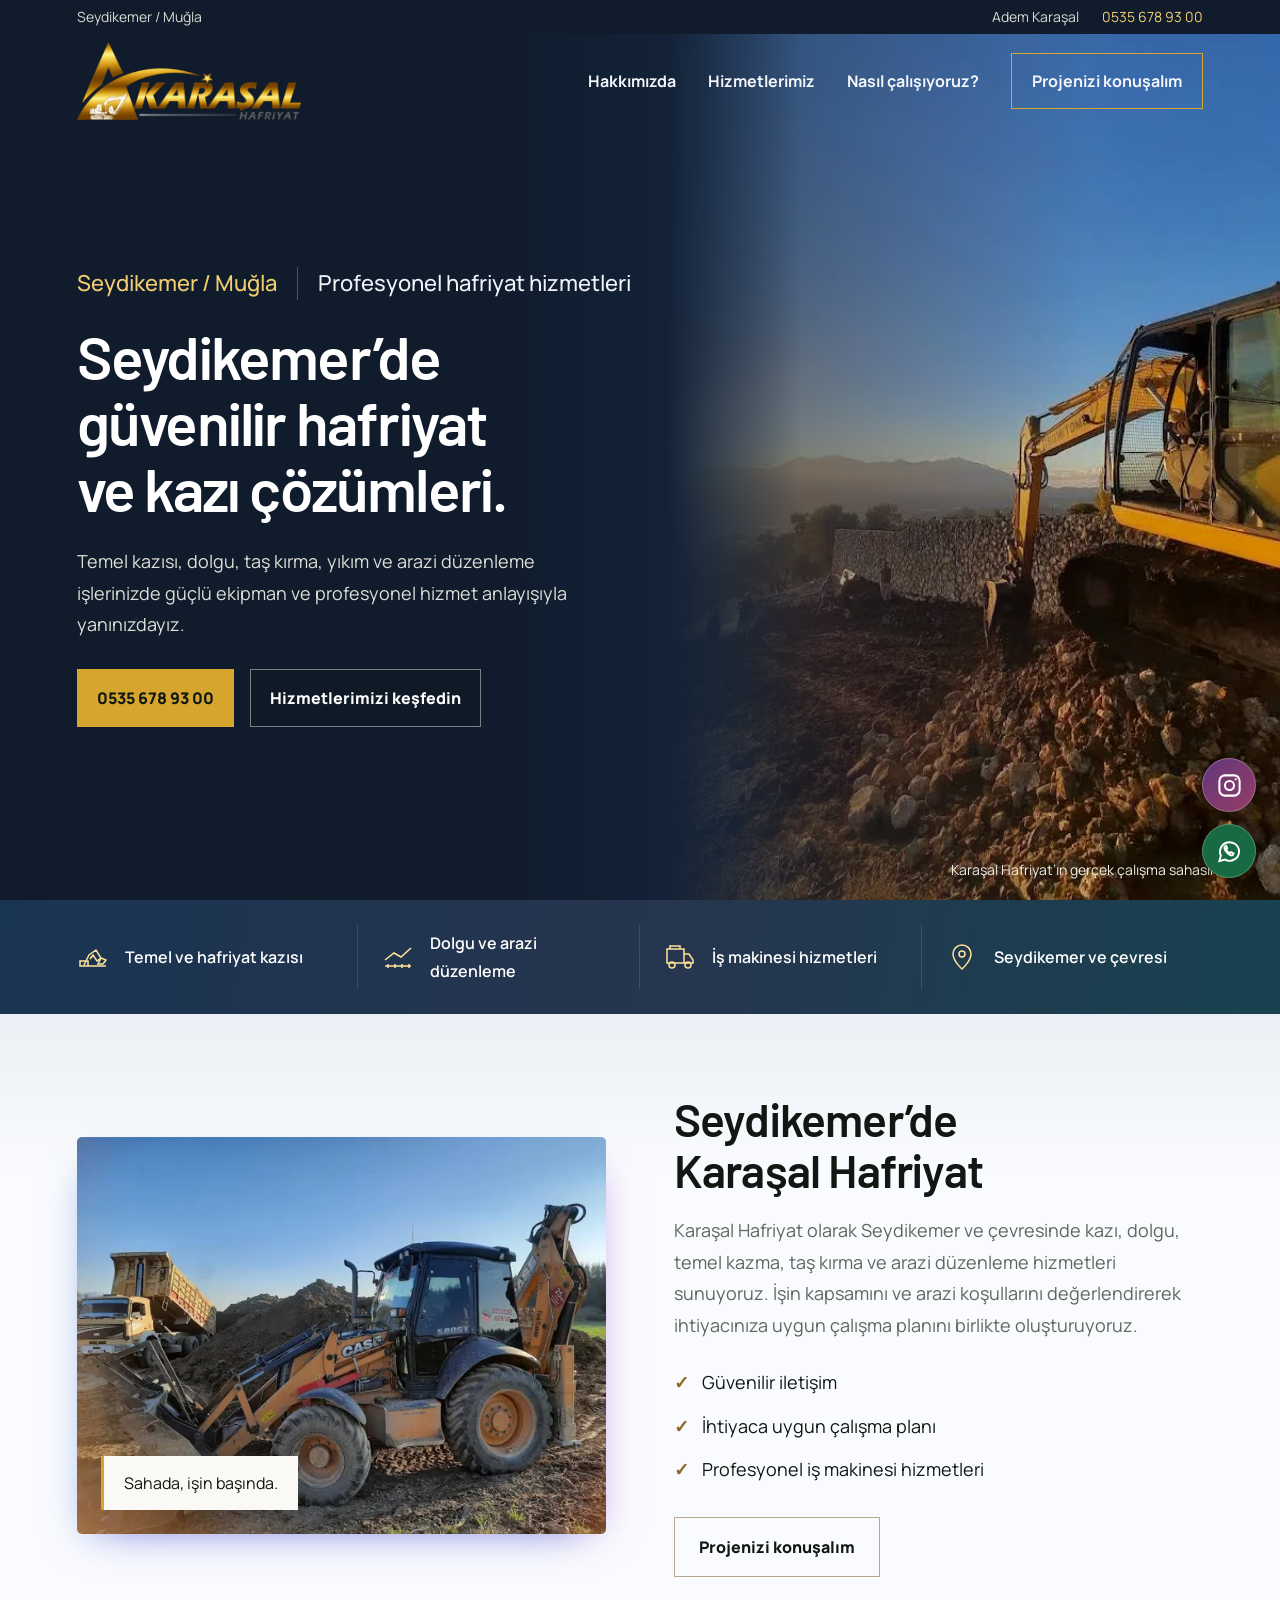
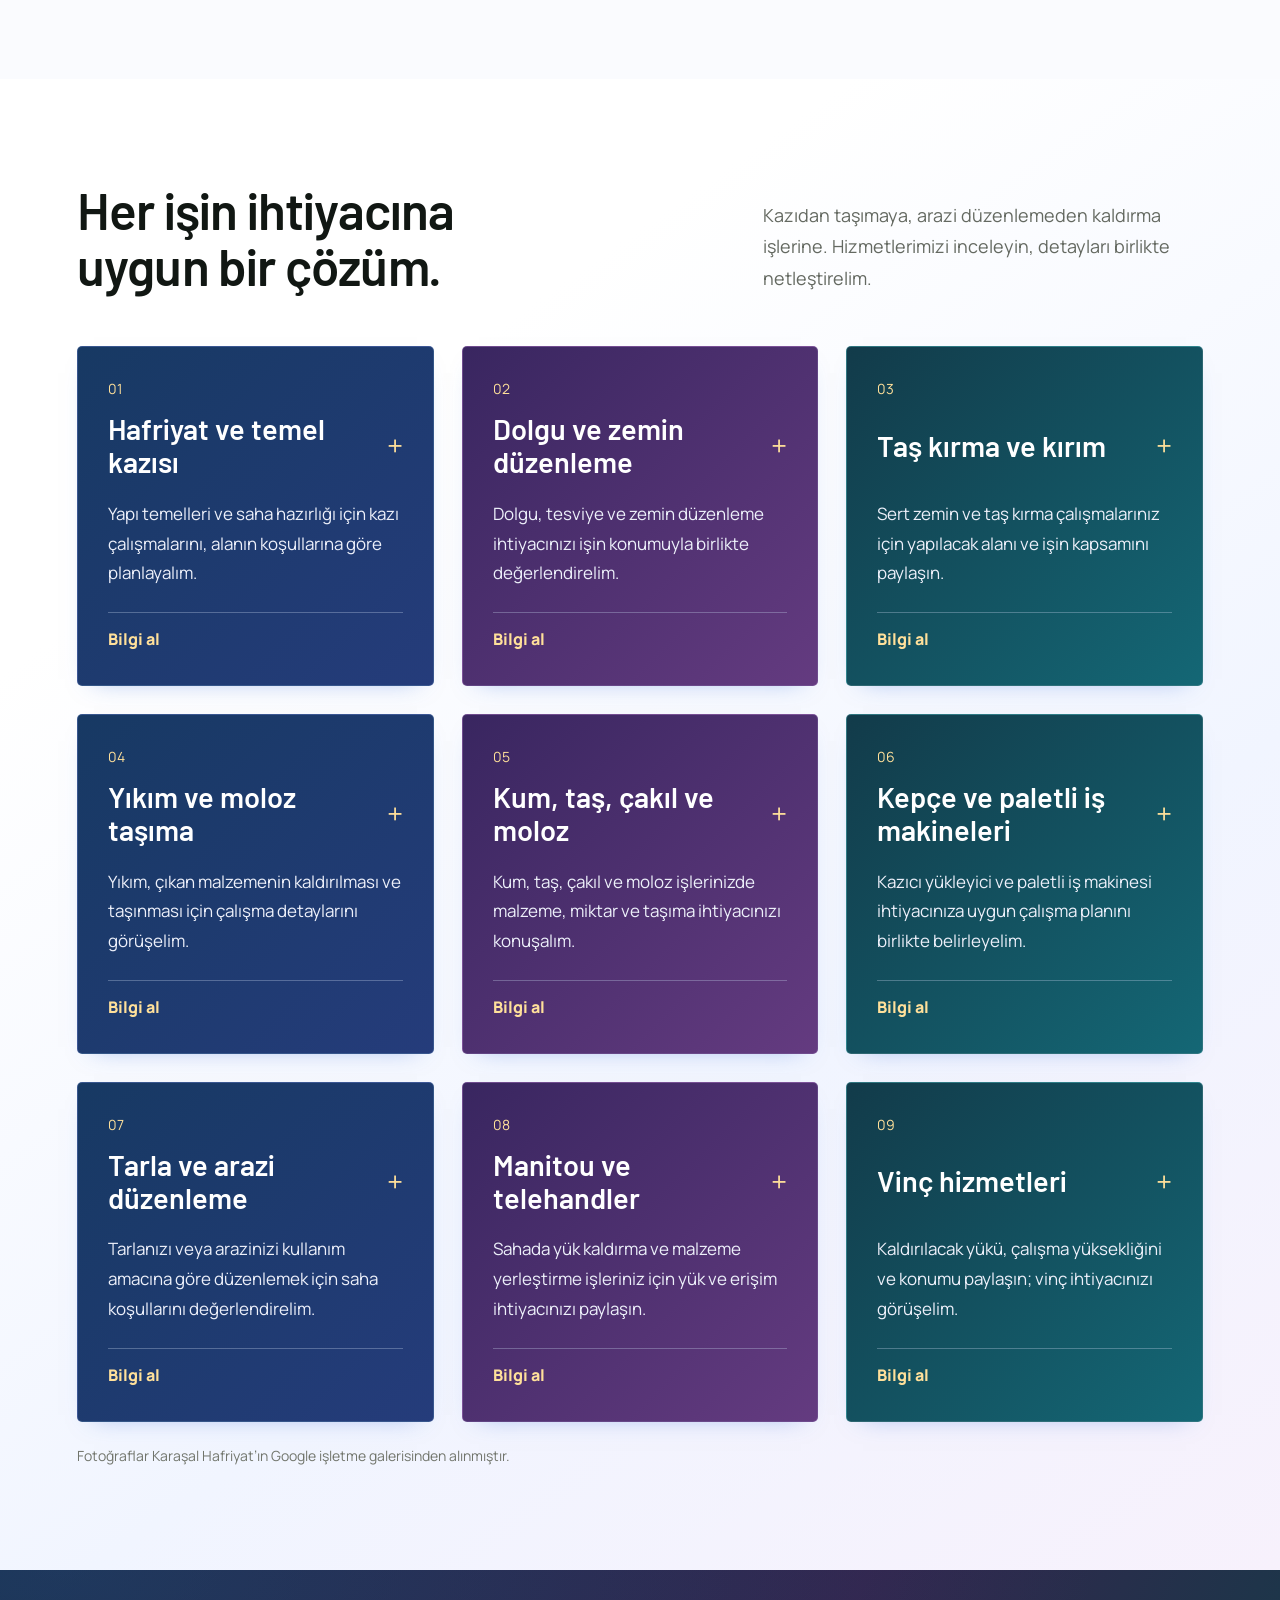
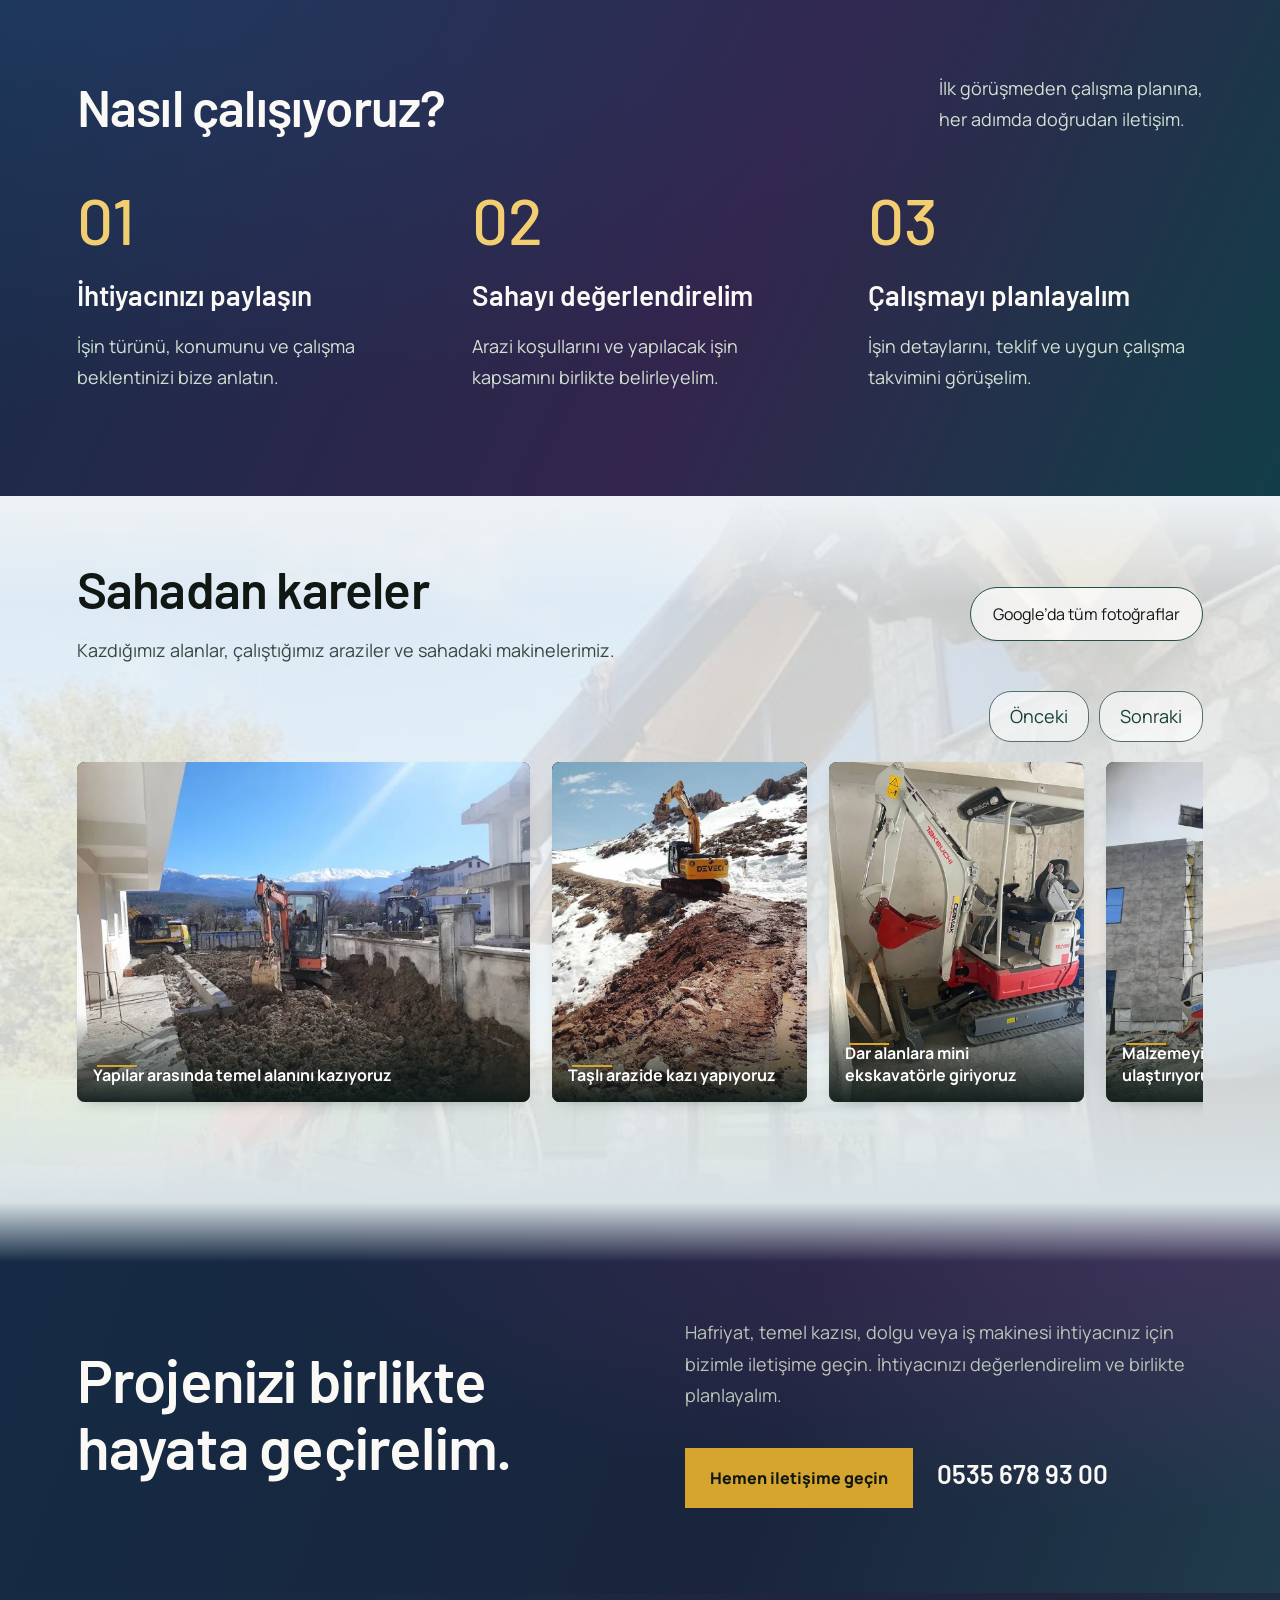
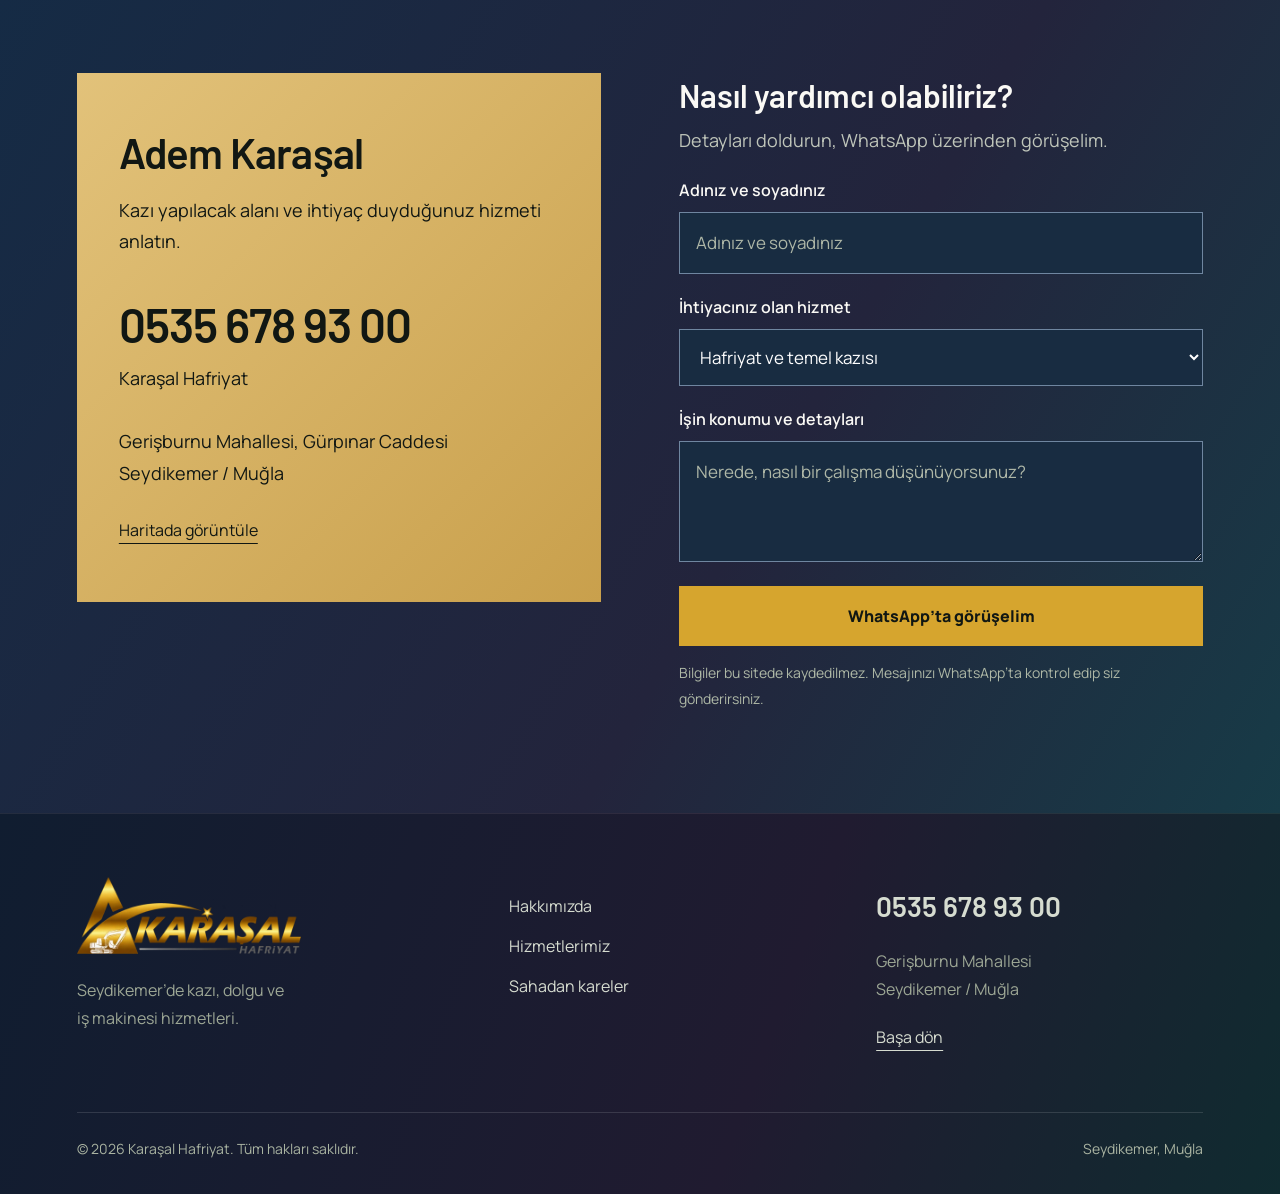
==== index.html @ 35c78ffb "add new site draft" ====
<!doctype html>
<html lang="tr">
<head>
<meta charset="utf-8"><meta name="viewport" content="width=device-width, initial-scale=1">
<title>Karaşal Hafriyat | Seydikemer Kazı, Dolgu ve Yıkım</title>
<meta name="description" content="Seydikemer'de Karaşal Hafriyat: temel kazısı, hafriyat, dolgu, taş kırma, yıkım ve tarla düzenleme. Projenizi görüşmek için Adem Karaşal'a ulaşın.">
<meta name="theme-color" content="#111713"><link rel="stylesheet" href="css/karasal.css?v=20261120-social"><script src="script.js?v=20261120-pages" defer></script>
<link rel="icon" href="img/web/logo.webp" type="image/webp"><meta property="og:title" content="Karaşal Hafriyat | Seydikemer"><meta property="og:description" content="Kazı, dolgu, arazi düzenleme ve iş makinesi hizmetleri. Adem Karaşal ile projenizi görüşün."><meta property="og:type" content="website"><script type="application/ld+json">{"@context": "https://schema.org", "@type": "LocalBusiness", "name": "Karaşal Hafriyat", "telephone": "+90 535 678 93 00", "address": {"@type": "PostalAddress", "streetAddress": "Gerişburnu Mahallesi, Gürpınar Caddesi", "addressLocality": "Seydikemer", "addressRegion": "Muğla", "addressCountry": "TR"}, "areaServed": {"@type": "Place", "name": "Seydikemer, Muğla"}}</script></head>
<body>
<a class="skip" href="#main">İçeriğe geç</a>
<div class="topbar"><div class="wrap"><span>Seydikemer / Muğla</span><a href="tel:+905356789300">Adem Karaşal <span>0535 678 93 00</span></a></div></div>
<header><div class="wrap nav"><a class="brand" href="#" aria-label="Karaşal Hafriyat ana sayfa"><img src="img/web/logo.webp" alt="Karaşal Hafriyat" width="500" height="172"></a><button class="menu-toggle" aria-controls="navigation" aria-expanded="false" aria-label="Menüyü aç">☰</button><nav id="navigation" aria-label="Ana menü"><a href="#hakkimizda">Hakkımızda</a><a href="#hizmetler">Hizmetlerimiz</a><a href="#surec">Nasıl çalışıyoruz?</a><a href="#iletisim" class="nav-cta">Projenizi konuşalım</a></nav></div></header>
<main id="main">
<section class="hero"><div class="hero-image"><img class="" src="img/web/karasal-gunbatimi.webp" srcset="img/web/karasal-gunbatimi-640.webp 360w, img/web/karasal-gunbatimi.webp 576w" sizes="(max-width: 700px) 100vw, 45vw" alt="Gün batımında dağların önündeki kazı sahasında sarı ekskavatör" fetchpriority="high" width="576" height="1024"></div><div class="wrap hero-content"><div class="hero-location">Seydikemer / Muğla <span>Profesyonel hafriyat hizmetleri</span></div><h1>Seydikemer’de<br>güvenilir hafriyat<br>ve kazı çözümleri.</h1><p>Temel kazısı, dolgu, taş kırma, yıkım ve arazi düzenleme işlerinizde güçlü ekipman ve profesyonel hizmet anlayışıyla yanınızdayız.</p><div class="actions"><a class="button gold" href="tel:+905356789300">0535 678 93 00</a><a class="button ghost" href="#hizmetler">Hizmetlerimizi keşfedin </a></div></div><div class="hero-caption">Karaşal Hafriyat’ın gerçek çalışma sahasından</div></section>
<div class="trust-band"><div class="wrap"><div><svg viewBox="0 0 32 32" fill="none" stroke="currentColor" stroke-width="1.5" aria-hidden="true"><path d="M3 25h26M7 24l5-10 7-5 5 8-4 3-4-6-3 4M3 20h8v5H3zM24 17l5 2-3 4h-5z"/></svg><span>Temel ve hafriyat kazısı</span></div><div><svg viewBox="0 0 32 32" fill="none" stroke="currentColor" stroke-width="1.5" aria-hidden="true"><path d="M3 25h26M3 19l9-7 7 4 10-9M6 27v-4m7 4v-4m7 4v-4m7 4v-4"/></svg><span>Dolgu ve arazi düzenleme</span></div><div><svg viewBox="0 0 32 32" fill="none" stroke="currentColor" stroke-width="1.5" aria-hidden="true"><path d="M3 8h17v14H3zM20 13h5l4 6v3h-9M6 8V5h10v3"/><circle cx="8" cy="24" r="3"/><circle cx="24" cy="24" r="3"/></svg><span>İş makinesi hizmetleri</span></div><div><svg viewBox="0 0 32 32" fill="none" stroke="currentColor" stroke-width="1.5" aria-hidden="true"><path d="M25 13c0 7-9 15-9 15S7 20 7 13a9 9 0 1 1 18 0Z"/><circle cx="16" cy="13" r="3"/></svg><span>Seydikemer ve çevresi</span></div></div></div>
<section class="about section" id="hakkimizda"><div class="wrap about-grid"><figure class="about-image"><img class="" src="img/web/karasal-kepce.webp" srcset="img/web/karasal-kepce-640.webp 640w, img/web/karasal-kepce.webp 1024w" sizes="(max-width: 700px) 100vw, 45vw" alt="Toprak sahasında kazıcı yükleyici ve damperli kamyon" loading="lazy" width="1024" height="768"><figcaption>Sahada, işin başında.</figcaption></figure><div class="about-copy"><h2>Seydikemer’de<br>Karaşal Hafriyat</h2><p>Karaşal Hafriyat olarak Seydikemer ve çevresinde kazı, dolgu, temel kazma, taş kırma ve arazi düzenleme hizmetleri sunuyoruz. İşin kapsamını ve arazi koşullarını değerlendirerek ihtiyacınıza uygun çalışma planını birlikte oluşturuyoruz.</p><ul class="qualities"><li>Güvenilir iletişim</li><li>İhtiyaca uygun çalışma planı</li><li>Profesyonel iş makinesi hizmetleri</li></ul><a class="button outline" href="#iletisim">Projenizi konuşalım </a></div></div></section>
<section class="services section" id="hizmetler"><div class="wrap"><div class="section-heading"><h2>Her işin ihtiyacına<br>uygun bir çözüm.</h2><p>Kazıdan taşımaya, arazi düzenlemeden kaldırma işlerine. Hizmetlerimizi inceleyin, detayları birlikte netleştirelim.</p></div><div class="service-grid"><article class="service-card" data-service-id="0"><div class="service-content"><span class="service-number">01</span><h3><button class="service-open" data-detail="0" aria-haspopup="dialog">Hafriyat ve temel kazısı<span aria-hidden="true">+</span></button></h3><div class="service-preview"><p>Yapı temelleri ve saha hazırlığı için kazı çalışmalarını, alanın koşullarına göre planlayalım.</p><a class="service-link" href="https://wa.me/905356789300?text=Merhaba%2C%20Kara%C5%9Fal%20Hafriyat%20web%20sitenizden%20ula%C5%9F%C4%B1yorum.%20Hafriyat%20ve%20temel%20kaz%C4%B1s%C4%B1%20konusunda%20bilgi%20almak%20istiyorum." target="_blank" rel="noopener noreferrer">Bilgi al </a></div></div><template id="detail-0"><div class="detail-copy"><p class="detail-label">Hizmetlerimiz</p><h2 id="detail-title-0">Hafriyat ve temel kazısı</h2><p>Yapı temelleri ve saha hazırlığı için kazı çalışmalarını, alanın koşullarına göre planlayalım.</p><h3>Kullanım alanları</h3><ul><li>Yapı temelleri için kazı</li><li>Saha ve zemin hazırlığı</li><li>Dar alanlarda kazı ihtiyacı</li></ul><a class="button gold" href="https://wa.me/905356789300?text=Merhaba%2C%20Kara%C5%9Fal%20Hafriyat%20web%20sitenizden%20ula%C5%9F%C4%B1yorum.%20Hafriyat%20ve%20temel%20kaz%C4%B1s%C4%B1%20konusunda%20bilgi%20almak%20istiyorum." target="_blank" rel="noopener noreferrer">WhatsApp üzerinden teklif al</a><small>Mesaj hazır açılır; göndermek size kalır.</small></div></template></article><article class="service-card" data-service-id="1"><div class="service-content"><span class="service-number">02</span><h3><button class="service-open" data-detail="1" aria-haspopup="dialog">Dolgu ve zemin düzenleme<span aria-hidden="true">+</span></button></h3><div class="service-preview"><p>Dolgu, tesviye ve zemin düzenleme ihtiyacınızı işin konumuyla birlikte değerlendirelim.</p><a class="service-link" href="https://wa.me/905356789300?text=Merhaba%2C%20Kara%C5%9Fal%20Hafriyat%20web%20sitenizden%20ula%C5%9F%C4%B1yorum.%20Dolgu%20ve%20zemin%20d%C3%BCzenleme%20konusunda%20bilgi%20almak%20istiyorum." target="_blank" rel="noopener noreferrer">Bilgi al </a></div></div><template id="detail-1"><div class="detail-copy"><p class="detail-label">Hizmetlerimiz</p><h2 id="detail-title-1">Dolgu ve zemin düzenleme</h2><p>Dolgu, tesviye ve zemin düzenleme ihtiyacınızı işin konumuyla birlikte değerlendirelim.</p><h3>Kullanım alanları</h3><ul><li>Arazi dolgu çalışmaları</li><li>Kot ve seviye düzenleme</li><li>Kullanım alanı hazırlığı</li></ul><a class="button gold" href="https://wa.me/905356789300?text=Merhaba%2C%20Kara%C5%9Fal%20Hafriyat%20web%20sitenizden%20ula%C5%9F%C4%B1yorum.%20Dolgu%20ve%20zemin%20d%C3%BCzenleme%20konusunda%20bilgi%20almak%20istiyorum." target="_blank" rel="noopener noreferrer">WhatsApp üzerinden teklif al</a><small>Mesaj hazır açılır; göndermek size kalır.</small></div></template></article><article class="service-card" data-service-id="2"><div class="service-content"><span class="service-number">03</span><h3><button class="service-open" data-detail="2" aria-haspopup="dialog">Taş kırma ve kırım<span aria-hidden="true">+</span></button></h3><div class="service-preview"><p>Sert zemin ve taş kırma çalışmalarınız için yapılacak alanı ve işin kapsamını paylaşın.</p><a class="service-link" href="https://wa.me/905356789300?text=Merhaba%2C%20Kara%C5%9Fal%20Hafriyat%20web%20sitenizden%20ula%C5%9F%C4%B1yorum.%20Ta%C5%9F%20k%C4%B1rma%20ve%20k%C4%B1r%C4%B1m%20konusunda%20bilgi%20almak%20istiyorum." target="_blank" rel="noopener noreferrer">Bilgi al </a></div></div><template id="detail-2"><div class="detail-copy"><p class="detail-label">Hizmetlerimiz</p><h2 id="detail-title-2">Taş kırma ve kırım</h2><p>Sert zemin ve taş kırma çalışmalarınız için yapılacak alanı ve işin kapsamını paylaşın.</p><h3>Kullanım alanları</h3><ul><li>Taşlı zeminlerde çalışma</li><li>Sert zeminde kırım ihtiyacı</li><li>Kazı öncesi saha hazırlığı</li></ul><a class="button gold" href="https://wa.me/905356789300?text=Merhaba%2C%20Kara%C5%9Fal%20Hafriyat%20web%20sitenizden%20ula%C5%9F%C4%B1yorum.%20Ta%C5%9F%20k%C4%B1rma%20ve%20k%C4%B1r%C4%B1m%20konusunda%20bilgi%20almak%20istiyorum." target="_blank" rel="noopener noreferrer">WhatsApp üzerinden teklif al</a><small>Mesaj hazır açılır; göndermek size kalır.</small></div></template></article><article class="service-card" data-service-id="3"><div class="service-content"><span class="service-number">04</span><h3><button class="service-open" data-detail="3" aria-haspopup="dialog">Yıkım ve moloz taşıma<span aria-hidden="true">+</span></button></h3><div class="service-preview"><p>Yıkım, çıkan malzemenin kaldırılması ve taşınması için çalışma detaylarını görüşelim.</p><a class="service-link" href="https://wa.me/905356789300?text=Merhaba%2C%20Kara%C5%9Fal%20Hafriyat%20web%20sitenizden%20ula%C5%9F%C4%B1yorum.%20Y%C4%B1k%C4%B1m%20ve%20moloz%20ta%C5%9F%C4%B1ma%20konusunda%20bilgi%20almak%20istiyorum." target="_blank" rel="noopener noreferrer">Bilgi al </a></div></div><template id="detail-3"><div class="detail-copy"><p class="detail-label">Hizmetlerimiz</p><h2 id="detail-title-3">Yıkım ve moloz taşıma</h2><p>Yıkım, çıkan malzemenin kaldırılması ve taşınması için çalışma detaylarını görüşelim.</p><h3>Kullanım alanları</h3><ul><li>Yıkım ihtiyacının değerlendirilmesi</li><li>Çıkan molozun kaldırılması</li><li>Sahadan malzeme taşınması</li></ul><a class="button gold" href="https://wa.me/905356789300?text=Merhaba%2C%20Kara%C5%9Fal%20Hafriyat%20web%20sitenizden%20ula%C5%9F%C4%B1yorum.%20Y%C4%B1k%C4%B1m%20ve%20moloz%20ta%C5%9F%C4%B1ma%20konusunda%20bilgi%20almak%20istiyorum." target="_blank" rel="noopener noreferrer">WhatsApp üzerinden teklif al</a><small>Mesaj hazır açılır; göndermek size kalır.</small></div></template></article><article class="service-card" data-service-id="4"><div class="service-content"><span class="service-number">05</span><h3><button class="service-open" data-detail="4" aria-haspopup="dialog">Kum, taş, çakıl ve moloz<span aria-hidden="true">+</span></button></h3><div class="service-preview"><p>Kum, taş, çakıl ve moloz işlerinizde malzeme, miktar ve taşıma ihtiyacınızı konuşalım.</p><a class="service-link" href="https://wa.me/905356789300?text=Merhaba%2C%20Kara%C5%9Fal%20Hafriyat%20web%20sitenizden%20ula%C5%9F%C4%B1yorum.%20Kum%2C%20ta%C5%9F%2C%20%C3%A7ak%C4%B1l%20ve%20moloz%20konusunda%20bilgi%20almak%20istiyorum." target="_blank" rel="noopener noreferrer">Bilgi al </a></div></div><template id="detail-4"><div class="detail-copy"><p class="detail-label">Hizmetlerimiz</p><h2 id="detail-title-4">Kum, taş, çakıl ve moloz</h2><p>Kum, taş, çakıl ve moloz işlerinizde malzeme, miktar ve taşıma ihtiyacınızı konuşalım.</p><h3>Kullanım alanları</h3><ul><li>Malzeme ve miktar planlama</li><li>Kum, taş ve çakıl ihtiyaçları</li><li>Moloz kaldırma ve taşıma</li></ul><a class="button gold" href="https://wa.me/905356789300?text=Merhaba%2C%20Kara%C5%9Fal%20Hafriyat%20web%20sitenizden%20ula%C5%9F%C4%B1yorum.%20Kum%2C%20ta%C5%9F%2C%20%C3%A7ak%C4%B1l%20ve%20moloz%20konusunda%20bilgi%20almak%20istiyorum." target="_blank" rel="noopener noreferrer">WhatsApp üzerinden teklif al</a><small>Mesaj hazır açılır; göndermek size kalır.</small></div></template></article><article class="service-card" data-service-id="5"><div class="service-content"><span class="service-number">06</span><h3><button class="service-open" data-detail="5" aria-haspopup="dialog">Kepçe ve paletli iş makineleri<span aria-hidden="true">+</span></button></h3><div class="service-preview"><p>Kazıcı yükleyici ve paletli iş makinesi ihtiyacınıza uygun çalışma planını birlikte belirleyelim.</p><a class="service-link" href="https://wa.me/905356789300?text=Merhaba%2C%20Kara%C5%9Fal%20Hafriyat%20web%20sitenizden%20ula%C5%9F%C4%B1yorum.%20Kep%C3%A7e%20ve%20paletli%20i%C5%9F%20makineleri%20konusunda%20bilgi%20almak%20istiyorum." target="_blank" rel="noopener noreferrer">Bilgi al </a></div></div><template id="detail-5"><div class="detail-copy"><p class="detail-label">Hizmetlerimiz</p><h2 id="detail-title-5">Kepçe ve paletli iş makineleri</h2><p>Kazıcı yükleyici ve paletli iş makinesi ihtiyacınıza uygun çalışma planını birlikte belirleyelim.</p><h3>Kullanım alanları</h3><ul><li>Kazı ve yükleme işleri</li><li>Paletli makine gerektiren araziler</li><li>Dar alanlarda mini makine ihtiyacı</li></ul><a class="button gold" href="https://wa.me/905356789300?text=Merhaba%2C%20Kara%C5%9Fal%20Hafriyat%20web%20sitenizden%20ula%C5%9F%C4%B1yorum.%20Kep%C3%A7e%20ve%20paletli%20i%C5%9F%20makineleri%20konusunda%20bilgi%20almak%20istiyorum." target="_blank" rel="noopener noreferrer">WhatsApp üzerinden teklif al</a><small>Mesaj hazır açılır; göndermek size kalır.</small></div></template></article><article class="service-card" data-service-id="6"><div class="service-content"><span class="service-number">07</span><h3><button class="service-open" data-detail="6" aria-haspopup="dialog">Tarla ve arazi düzenleme<span aria-hidden="true">+</span></button></h3><div class="service-preview"><p>Tarlanızı veya arazinizi kullanım amacına göre düzenlemek için saha koşullarını değerlendirelim.</p><a class="service-link" href="https://wa.me/905356789300?text=Merhaba%2C%20Kara%C5%9Fal%20Hafriyat%20web%20sitenizden%20ula%C5%9F%C4%B1yorum.%20Tarla%20ve%20arazi%20d%C3%BCzenleme%20konusunda%20bilgi%20almak%20istiyorum." target="_blank" rel="noopener noreferrer">Bilgi al </a></div></div><template id="detail-6"><div class="detail-copy"><p class="detail-label">Hizmetlerimiz</p><h2 id="detail-title-6">Tarla ve arazi düzenleme</h2><p>Tarlanızı veya arazinizi kullanım amacına göre düzenlemek için saha koşullarını değerlendirelim.</p><h3>Kullanım alanları</h3><ul><li>Tarla yüzeyini düzenleme</li><li>Arazi kullanımına hazırlık</li><li>Zemin ve seviye düzenleme</li></ul><a class="button gold" href="https://wa.me/905356789300?text=Merhaba%2C%20Kara%C5%9Fal%20Hafriyat%20web%20sitenizden%20ula%C5%9F%C4%B1yorum.%20Tarla%20ve%20arazi%20d%C3%BCzenleme%20konusunda%20bilgi%20almak%20istiyorum." target="_blank" rel="noopener noreferrer">WhatsApp üzerinden teklif al</a><small>Mesaj hazır açılır; göndermek size kalır.</small></div></template></article><article class="service-card" data-service-id="7"><div class="service-content"><span class="service-number">08</span><h3><button class="service-open" data-detail="7" aria-haspopup="dialog">Manitou ve telehandler<span aria-hidden="true">+</span></button></h3><div class="service-preview"><p>Sahada yük kaldırma ve malzeme yerleştirme işleriniz için yük ve erişim ihtiyacınızı paylaşın.</p><a class="service-link" href="https://wa.me/905356789300?text=Merhaba%2C%20Kara%C5%9Fal%20Hafriyat%20web%20sitenizden%20ula%C5%9F%C4%B1yorum.%20Manitou%20ve%20telehandler%20konusunda%20bilgi%20almak%20istiyorum." target="_blank" rel="noopener noreferrer">Bilgi al </a></div></div><template id="detail-7"><div class="detail-copy"><p class="detail-label">Hizmetlerimiz</p><h2 id="detail-title-7">Manitou ve telehandler</h2><p>Sahada yük kaldırma ve malzeme yerleştirme işleriniz için yük ve erişim ihtiyacınızı paylaşın.</p><h3>Kullanım alanları</h3><ul><li>Sahada malzeme kaldırma</li><li>Yükün çalışma alanına yerleştirilmesi</li><li>Erişim ve yük ihtiyacının planlanması</li></ul><a class="button gold" href="https://wa.me/905356789300?text=Merhaba%2C%20Kara%C5%9Fal%20Hafriyat%20web%20sitenizden%20ula%C5%9F%C4%B1yorum.%20Manitou%20ve%20telehandler%20konusunda%20bilgi%20almak%20istiyorum." target="_blank" rel="noopener noreferrer">WhatsApp üzerinden teklif al</a><small>Mesaj hazır açılır; göndermek size kalır.</small></div></template></article><article class="service-card" data-service-id="8"><div class="service-content"><span class="service-number">09</span><h3><button class="service-open" data-detail="8" aria-haspopup="dialog">Vinç hizmetleri<span aria-hidden="true">+</span></button></h3><div class="service-preview"><p>Kaldırılacak yükü, çalışma yüksekliğini ve konumu paylaşın; vinç ihtiyacınızı görüşelim.</p><a class="service-link" href="https://wa.me/905356789300?text=Merhaba%2C%20Kara%C5%9Fal%20Hafriyat%20web%20sitenizden%20ula%C5%9F%C4%B1yorum.%20Vin%C3%A7%20hizmetleri%20konusunda%20bilgi%20almak%20istiyorum." target="_blank" rel="noopener noreferrer">Bilgi al </a></div></div><template id="detail-8"><div class="detail-copy"><p class="detail-label">Hizmetlerimiz</p><h2 id="detail-title-8">Vinç hizmetleri</h2><p>Kaldırılacak yükü, çalışma yüksekliğini ve konumu paylaşın; vinç ihtiyacınızı görüşelim.</p><h3>Kullanım alanları</h3><ul><li>Yük kaldırma ihtiyacı</li><li>Sahada yük yerleştirme</li><li>Yükseklik ve erişim planlama</li></ul><a class="button gold" href="https://wa.me/905356789300?text=Merhaba%2C%20Kara%C5%9Fal%20Hafriyat%20web%20sitenizden%20ula%C5%9F%C4%B1yorum.%20Vin%C3%A7%20hizmetleri%20konusunda%20bilgi%20almak%20istiyorum." target="_blank" rel="noopener noreferrer">WhatsApp üzerinden teklif al</a><small>Mesaj hazır açılır; göndermek size kalır.</small></div></template></article></div><p class="source-note">Fotoğraflar Karaşal Hafriyat’ın Google işletme galerisinden alınmıştır.</p></div></section>
<section class="process section" id="surec"><div class="wrap"><div class="section-heading"><h2>Nasıl çalışıyoruz?</h2><p>İlk görüşmeden çalışma planına,<br>her adımda doğrudan iletişim.</p></div><div class="steps"><article class="reveal"><span class="step-number">01</span><h3>İhtiyacınızı paylaşın</h3><p>İşin türünü, konumunu ve çalışma beklentinizi bize anlatın.</p></article><article class="reveal"><span class="step-number">02</span><h3>Sahayı değerlendirelim</h3><p>Arazi koşullarını ve yapılacak işin kapsamını birlikte belirleyelim.</p></article><article class="reveal"><span class="step-number">03</span><h3>Çalışmayı planlayalım</h3><p>İşin detaylarını, teklif ve uygun çalışma takvimini görüşelim.</p></article></div></div></section>
<section class="gallery section" id="sahadan"><div class="wrap"><div class="section-heading"><div><h2>Sahadan kareler</h2><p>Kazdığımız alanlar, çalıştığımız araziler ve sahadaki makinelerimiz.</p></div><a class="underlink" href="https://www.google.com/maps/search/?api=1&query=Kara%C5%9Fal+Hafriyat+Seydikemer" target="_blank" rel="noopener noreferrer">Google’da tüm fotoğraflar</a></div><div class="gallery-rail-controls"><button type="button" data-rail="prev" aria-label="Galeride önceki fotoğraflar">Önceki</button><button type="button" data-rail="next" aria-label="Galeride sonraki fotoğraflar">Sonraki</button></div><div class="gallery-grid" tabindex="0" aria-label="Saha fotoğrafları"><button class="gallery-item gallery-0" data-gallery="img/web/karasal-kazi.webp" data-caption="Yapılar arasında temel alanını kazıyoruz" aria-label="Yapılar arasında temel alanını kazıyoruz fotoğrafını büyüt"><img class="" src="img/web/karasal-kazi.webp" srcset="img/web/karasal-kazi-640.webp 640w, img/web/karasal-kazi.webp 1024w" sizes="(max-width: 700px) 100vw, 45vw" alt="Yapılar arasında temel alanını kazan Karaşal Hafriyat mini ekskavatörü" loading="lazy" width="1024" height="768"><span>Yapılar arasında temel alanını kazıyoruz</span></button><button class="gallery-item gallery-1" data-gallery="img/web/karasal-dag.webp" data-caption="Taşlı arazide kazı yapıyoruz" aria-label="Taşlı arazide kazı yapıyoruz fotoğrafını büyüt"><img class="" src="img/web/karasal-dag.webp" srcset="img/web/karasal-dag-640.webp 480w, img/web/karasal-dag.webp 768w" sizes="(max-width: 700px) 100vw, 45vw" alt="Dağlık arazide çalışan sarı paletli ekskavatör" loading="lazy" width="768" height="1024"><span>Taşlı arazide kazı yapıyoruz</span></button><button class="gallery-item gallery-2" data-gallery="img/web/karasal-mini.webp" data-caption="Dar alanlara mini ekskavatörle giriyoruz" aria-label="Dar alanlara mini ekskavatörle giriyoruz fotoğrafını büyüt"><img class="" src="img/web/karasal-mini.webp" srcset="img/web/karasal-mini-640.webp 480w, img/web/karasal-mini.webp 768w" sizes="(max-width: 700px) 100vw, 45vw" alt="Yapı içinde bulunan kompakt paletli mini ekskavatör" loading="lazy" width="768" height="1024"><span>Dar alanlara mini ekskavatörle giriyoruz</span></button><button class="gallery-item gallery-3" data-gallery="img/web/karasal-telehandler.webp" data-caption="Malzemeyi yapı seviyesine ulaştırıyoruz" aria-label="Malzemeyi yapı seviyesine ulaştırıyoruz fotoğrafını büyüt"><img class="" src="img/web/karasal-telehandler.webp" srcset="img/web/karasal-telehandler-640.webp 480w, img/web/karasal-telehandler.webp 768w" sizes="(max-width: 700px) 100vw, 45vw" alt="İnşaat sahasında çalışan kırmızı Manitou telehandler" loading="lazy" width="768" height="1024"><span>Malzemeyi yapı seviyesine ulaştırıyoruz</span></button><button class="gallery-item gallery-4" data-gallery="img/web/karasal-vinc.webp" data-caption="Yapı sahasında yükü yerine yerleştiriyoruz" aria-label="Yapı sahasında yükü yerine yerleştiriyoruz fotoğrafını büyüt"><img class="" src="img/web/karasal-vinc.webp" srcset="img/web/karasal-vinc-640.webp 480w, img/web/karasal-vinc.webp 768w" sizes="(max-width: 700px) 100vw, 45vw" alt="Yapı sahasında yük kaldıran Adem Karaşal vinçli kamyonu" loading="lazy" width="768" height="1024"><span>Yapı sahasında yükü yerine yerleştiriyoruz</span></button><button class="gallery-item gallery-5" data-gallery="img/web/karasal-kamyon.webp" data-caption="Vinç ayaklarını açıp sahaya konumlanıyoruz" aria-label="Vinç ayaklarını açıp sahaya konumlanıyoruz fotoğrafını büyüt"><img class="" src="img/web/karasal-kamyon.webp" srcset="img/web/karasal-kamyon-640.webp 640w, img/web/karasal-kamyon.webp 1024w" sizes="(max-width: 700px) 100vw, 45vw" alt="Adem Karaşal yazılı kırmızı vinçli kamyon" loading="lazy" width="1024" height="473"><span>Vinç ayaklarını açıp sahaya konumlanıyoruz</span></button><button class="gallery-item gallery-6" data-gallery="img/web/karasal-duvar.webp" data-caption="Duvar çevresine vinçle erişiyoruz" aria-label="Duvar çevresine vinçle erişiyoruz fotoğrafını büyüt"><img src="img/web/karasal-duvar.webp" alt="Duvarları örülen yapı sahasının arkasından uzanan vinç" loading="lazy" width="576" height="1024"><span>Duvar çevresine vinçle erişiyoruz</span></button></div></div></section>
<section class="project-cta"><div class="wrap"><h2>Projenizi birlikte<br>hayata geçirelim.</h2><div><p>Hafriyat, temel kazısı, dolgu veya iş makinesi ihtiyacınız için bizimle iletişime geçin. İhtiyacınızı değerlendirelim ve birlikte planlayalım.</p><a class="button gold" href="#iletisim">Hemen iletişime geçin</a><a class="cta-phone" href="tel:+905356789300">0535 678 93 00</a></div></div></section>
<section class="contact" id="iletisim"><div class="contact-info"><h2>Adem Karaşal</h2><p>Kazı yapılacak alanı ve ihtiyaç duyduğunuz hizmeti anlatın.</p><a class="phone" href="tel:+905356789300">0535 678 93 00</a><p class="contact-name">Karaşal Hafriyat</p><div class="address">Gerişburnu Mahallesi, Gürpınar Caddesi<br>Seydikemer / Muğla</div><a class="underlink" href="https://www.google.com/maps/search/?api=1&query=Kara%C5%9Fal+Hafriyat+Seydikemer" target="_blank" rel="noopener noreferrer">Haritada görüntüle</a></div><form id="quote-form"><h3>Nasıl yardımcı olabiliriz?</h3><p>Detayları doldurun, WhatsApp üzerinden görüşelim.</p><label for="name">Adınız ve soyadınız</label><input id="name" name="name" autocomplete="name" placeholder="Adınız ve soyadınız" required maxlength="100"><label for="service">İhtiyacınız olan hizmet</label><select id="service" name="service"><option>Hafriyat ve temel kazısı</option><option>Dolgu ve zemin düzenleme</option><option>Taş kırma ve kırım</option><option>Yıkım ve moloz taşıma</option><option>Kum, taş, çakıl ve moloz</option><option>Kepçe ve paletli iş makineleri</option><option>Tarla ve arazi düzenleme</option><option>Manitou ve telehandler</option><option>Vinç hizmetleri</option><option>Diğer</option></select><label for="message">İşin konumu ve detayları</label><textarea id="message" name="message" rows="3" required maxlength="1500" placeholder="Nerede, nasıl bir çalışma düşünüyorsunuz?"></textarea><button class="button gold" type="submit">WhatsApp’ta görüşelim</button><small>Bilgiler bu sitede kaydedilmez. Mesajınızı WhatsApp’ta kontrol edip siz gönderirsiniz.</small></form></section>
</main>
<footer><div class="wrap footer-main"><div><a href="#main" class="brand"><img src="img/web/logo.webp" alt="Karaşal Hafriyat" width="500" height="172" loading="lazy"></a><p>Seydikemer’de kazı, dolgu ve<br>iş makinesi hizmetleri.</p></div><nav aria-label="Alt menü"><a href="#hakkimizda">Hakkımızda</a><a href="#hizmetler">Hizmetlerimiz</a><a href="#sahadan">Sahadan kareler</a></nav><div class="footer-contact"><a href="tel:+905356789300">0535 678 93 00</a><p>Gerişburnu Mahallesi<br>Seydikemer / Muğla</p><a href="#main" class="underlink">Başa dön </a></div></div><div class="wrap footer-bottom"><span>© <span id="year">2026</span> Karaşal Hafriyat. Tüm hakları saklıdır.</span><span>Seydikemer, Muğla</span></div></footer>
<div class="social-floats" aria-label="Sosyal medya"><a class="social-float instagram-float" href="https://www.instagram.com/karasalhafriyat/" target="_blank" rel="noopener noreferrer" aria-label="Instagram profilimizi ziyaret edin"><svg viewBox="0 0 24 24" fill="none" stroke="currentColor" stroke-width="1.8" aria-hidden="true"><rect x="3" y="3" width="18" height="18" rx="5"/><circle cx="12" cy="12" r="4"/><circle cx="17.5" cy="6.5" r="1" fill="currentColor" stroke="none"/></svg></a><a class="social-float whatsapp-float" href="https://wa.me/905356789300?text=Merhaba%2C%20Kara%C5%9Fal%20Hafriyat%20web%20sitenizden%20ula%C5%9F%C4%B1yorum.%20Hizmetleriniz%20konusunda%20bilgi%20almak%20istiyorum." target="_blank" rel="noopener noreferrer" aria-label="WhatsApp üzerinden iletişime geç"><svg viewBox="0 0 24 24" fill="none" stroke="currentColor" stroke-width="1.7" aria-hidden="true"><path d="M20.5 11.7a8.5 8.5 0 0 1-12.6 7.5L3 20.5l1.3-4.7A8.5 8.5 0 1 1 20.5 11.7Z"/><path d="M8 7.5c-2 2 3 8 6 8 1 0 2-1.5 1.5-2l-2-1-1 1c-1.5-.5-3-2-3.5-3.5l1-1-1-2Z"/></svg></a></div>
<dialog id="service-dialog" aria-label="Hizmet detayı"><button class="dialog-close" type="button" aria-label="Hizmet detayını kapat">×</button><div class="detail-body"></div></dialog>
<dialog id="gallery-dialog" class="lightbox" aria-labelledby="gallery-caption"><button class="dialog-close" type="button" aria-label="Fotoğrafı kapat">×</button><figure><img id="gallery-image" alt=""><figcaption id="gallery-caption" aria-live="polite"></figcaption></figure><div class="gallery-controls"><button type="button" id="gallery-prev">Önceki</button><span id="gallery-position" aria-live="polite"></span><button type="button" id="gallery-next">Sonraki</button></div></dialog>
</body></html>
---- css/karasal.css ----
@import url('https://fonts.googleapis.com/css2?family=Barlow:wght@500;600;700&family=Manrope:wght@400;500;600;700;800&display=swap');
:root{--gold:#c9a04c;--champagne:#e2c27a;--ink:#111713;--forest:#19231e;--paper:#f7f6f2;--gray:#a5a49f;--line:#deded6;--space:clamp(72px,8vw,120px)}
*{box-sizing:border-box}html{scroll-behavior:smooth;scroll-padding-top:110px}body{margin:0;color:var(--ink);background:var(--paper);font:16px/1.75 Manrope,Arial,sans-serif}body.modal-open{overflow:hidden}a{color:inherit;text-decoration:none}button,input,select,textarea{font:inherit}button,a,input,select,textarea{-webkit-tap-highlight-color:transparent}button{cursor:pointer}img{display:block;max-width:100%}a:focus-visible,button:focus-visible,input:focus-visible,select:focus-visible,textarea:focus-visible{outline:3px solid var(--gold);outline-offset:5px}h1,h2,h3{font-family:Barlow,Arial,sans-serif;font-style:normal;font-weight:600;line-height:1.1;margin:0}h1{font-size:clamp(47px,5.7vw,82px);letter-spacing:-1.8px}h2{font-size:clamp(36px,4vw,56px);letter-spacing:-.8px}h3{font-size:28px}p{margin:20px 0;max-width:65ch}.wrap{width:min(1280px,88%);margin-inline:auto}.section{padding-block:var(--space)}.section-heading{display:flex;justify-content:space-between;align-items:end;gap:50px;margin-bottom:52px}.section-heading>p{max-width:440px;color:#646961;margin:0}.button{display:inline-flex;align-items:center;justify-content:center;gap:22px;min-height:54px;padding:15px 24px;font-size:15px;font-weight:800;border:1px solid transparent;transition:background .2s,color .2s,transform .2s}.button:hover{transform:translateY(-2px)}.gold{background:var(--gold);color:var(--ink)}.gold:hover{background:var(--champagne)}.outline{border-color:#b7aa8b;background:transparent}.outline:hover{background:var(--ink);color:white}.ghost{border-color:#ffffff70;color:#fff;background:#11171333}.ghost:hover{background:#ffffff15}.underlink{font-size:15px;text-decoration:underline;text-underline-offset:7px}.skip{position:fixed;top:-100px;left:10px;z-index:100;background:var(--gold);padding:15px}.skip:focus{top:10px}
.topbar{background:var(--ink);color:#d8dbd5;font-size:12px}.topbar .wrap{height:34px;display:flex;align-items:center;justify-content:space-between}.topbar a span{color:var(--champagne);margin-left:20px}header{position:sticky;top:0;z-index:30;background:#fff;border-bottom:1px solid #1117130c;transition:background .3s,box-shadow .3s}header.scrolled{background:#fffffff0;backdrop-filter:blur(16px);box-shadow:0 5px 25px #1117130d}.nav{height:94px;display:flex;align-items:center;justify-content:space-between;gap:24px}.brand{width:224px;display:block}.brand img{height:82px;width:100%;object-fit:contain}.nav nav{display:flex;align-items:center;gap:32px;font-size:14px;font-weight:700}.nav nav>a{position:relative;padding-block:12px}.nav nav>a:not(.nav-cta):after{content:'';position:absolute;bottom:4px;left:0;width:100%;height:2px;background:var(--gold);transform:scaleX(0);transform-origin:left;transition:transform .25s}.nav nav>a:hover:after,.nav nav>a[aria-current]:after{transform:scaleX(1)}.nav nav .nav-cta{border:1px solid var(--gold);padding:13px 20px;transition:background .2s}.nav-cta:hover{background:var(--champagne)}.menu-toggle{display:none}
.hero{position:relative;min-height:690px;height:88svh;max-height:1000px;display:flex;align-items:center;background:var(--ink);isolation:isolate;overflow:hidden;color:#fff}.hero-image{position:absolute;inset:0 0 0 39%;z-index:-2;overflow:hidden}.hero-image img{height:100%;width:100%;object-fit:cover;object-position:50% 65%;transform:scale(1.04)}.hero:after{content:'';position:absolute;inset:0;z-index:-1;background:linear-gradient(90deg,#111713 12%,#111713f2 34%,#11171395 56%,#11171312 82%),linear-gradient(0deg,#11171380,transparent 30%)}.hero-content{padding-block:60px}.hero-location{font-size:13px;color:var(--champagne);margin-bottom:30px;display:flex;align-items:center;gap:20px}.hero-location span{color:#dde0d8;border-left:1px solid #ffffff40;padding-left:20px}.hero h1{max-width:800px}.hero-content>p{font-size:17px;line-height:1.85;max-width:540px;color:#dde0d8;margin:28px 0 32px}.actions{display:flex;gap:16px;flex-wrap:wrap}.hero-caption{position:absolute;right:6%;bottom:26px;font-size:12px;color:#eceee8}.hero-content>*{animation:hero-enter .7s both}.hero-content h1{animation-delay:.1s}.hero-content>p{animation-delay:.2s}.hero-content .actions{animation-delay:.3s}@keyframes hero-enter{from{opacity:0;transform:translateY(16px)}to{opacity:1;transform:none}}
.trust-band{background:#202a24;color:#e8eae4;border-top:1px solid #c9a04c40}.trust-band>.wrap{display:grid;grid-template-columns:repeat(4,1fr);padding-block:30px}.trust-band .wrap>div{display:flex;gap:16px;align-items:center;font-size:14px;font-weight:600;padding:4px 24px;border-right:1px solid #ffffff20}.trust-band .wrap>div:first-child{padding-left:0}.trust-band .wrap>div:last-child{border:0}.trust-band svg{color:var(--champagne);width:32px;height:32px;flex-shrink:0}
.about{background:var(--paper)}.about-grid{display:grid;grid-template-columns:1fr 1fr;align-items:center;gap:8%}.about-image{position:relative;margin:0;min-height:540px}.about-image img{position:absolute;width:100%;height:100%;object-fit:cover;object-position:60% center}.about-image figcaption{position:absolute;bottom:24px;left:24px;background:var(--paper);padding:13px 20px;font-size:14px;border-left:3px solid var(--gold)}.about-copy>p{font-size:17px;color:#60665d}.qualities{padding:0;margin:28px 0 32px;list-style:none}.qualities li{padding:9px 0;display:flex;align-items:center;gap:13px}.qualities li:before{content:'✓';color:#8c6a25;font-weight:800}
.services{background:white}.service-grid{display:grid;grid-template-columns:repeat(3,minmax(0,1fr));gap:28px}.service-card{position:relative;min-height:440px;overflow:hidden;isolation:isolate;background:var(--forest);color:#fff;cursor:pointer}.service-card>img{position:absolute;width:100%;height:100%;object-fit:cover;transition:transform .55s}.service-card:after{content:'';position:absolute;inset:0;z-index:0;background:linear-gradient(0deg,#111713f5,#11171370 40%,transparent 75%);pointer-events:none}.service-content{position:absolute;bottom:0;left:0;right:0;z-index:1;padding:30px}.service-number{font-size:13px;color:var(--champagne);display:block;margin-bottom:10px}.service-open{background:none;border:0;padding:0;display:flex;gap:20px;width:100%;justify-content:space-between;align-items:center;color:inherit;text-align:left;font:600 29px/1.14 Barlow,Arial,sans-serif}.service-open span{font:400 28px Manrope;color:var(--champagne);flex-shrink:0}.service-open:before{content:'';position:absolute;inset:0}.service-preview{max-height:0;opacity:0;visibility:hidden;overflow:hidden;transition:max-height .35s,opacity .3s,visibility .3s}.service-preview p{font-size:15px;line-height:1.7;color:#e4e7df;margin:18px 0}.service-link{position:relative;z-index:2;display:flex;justify-content:space-between;padding:12px 0 2px;border-top:1px solid #ffffff40;font-size:16px;font-weight:800;color:var(--champagne)}.service-card:hover>img,.service-card:focus-within>img{transform:scale(1.045)}.service-card:hover .service-preview,.service-card:focus-within .service-preview{opacity:1;visibility:visible;max-height:230px}.source-note{font-size:12px;color:#71756c;margin:22px 0 0}
.process{background:var(--forest);color:var(--paper)}.process .section-heading>p{color:#b9c0b6}.steps{display:grid;grid-template-columns:repeat(3,1fr);gap:60px}.steps article{position:relative}.step-number{font:500 64px/1 Barlow,Arial,sans-serif;color:var(--champagne);display:block;margin-bottom:28px}.steps article:not(:last-child):after{content:'';position:absolute;top:33px;left:90px;right:-30px;border-top:1px solid #c9a04c65}.steps h3{font-size:28px}.steps p{color:#bec6ba;margin-bottom:0}.reveal{transition:opacity .65s,transform .65s}.motion .reveal:not(.visible){opacity:0;transform:translateY(18px)}
.gallery{background:var(--paper)}.gallery-grid{display:grid;grid-template-columns:1.1fr 1fr 1fr;grid-template-rows:260px 260px;gap:24px}.gallery-item{position:relative;padding:0;border:0;background:var(--forest);overflow:hidden;color:#fff}.gallery-0{grid-row:span 2}.gallery-item img{width:100%;height:100%;object-fit:cover;transition:transform .5s}.gallery-item:hover img{transform:scale(1.04)}.gallery-item span{position:absolute;left:0;right:0;bottom:0;display:flex;justify-content:space-between;align-items:center;text-align:left;padding:40px 23px 20px;font-size:14px;background:linear-gradient(transparent,#111713d9)}.gallery-item b{font-weight:400;font-size:23px;margin-left:10px}.project-cta{background:var(--ink);color:var(--paper);padding:85px 0;border-top:1px solid #c9a04c40}.project-cta .wrap{display:grid;grid-template-columns:1fr 1fr;align-items:center;gap:8%}.project-cta h2{font-size:clamp(40px,4.7vw,64px)}.project-cta p{color:#bdc4b9;margin:0 0 26px}.cta-phone{display:inline-block;font:600 26px Barlow;margin:20px 0 0 24px;white-space:nowrap}
.contact{padding:80px max(6%,calc((100vw - 1280px)/2)) var(--space);display:grid;grid-template-columns:1fr 1fr;gap:7%;background:var(--ink);color:var(--paper)}.contact-info{align-self:start;background:linear-gradient(135deg,#e2c27a,#c9a04c);color:var(--ink);padding:56px 42px}.contact-info h2{font-size:42px}.contact-info>p{font-size:16px}.phone{display:block;font:600 clamp(30px,3.7vw,50px)/1.2 Barlow;margin-top:38px;white-space:nowrap;letter-spacing:-1px}.contact-info .contact-name{margin:10px 0 32px}.address{font-size:16px;line-height:1.8;margin-bottom:25px}form{padding-top:5px}form h3{font-size:32px}form>p{color:#bfc5ba;margin-top:12px}label{display:block;margin:19px 0 8px;font-size:14px;font-weight:600}input,select,textarea{display:block;width:100%;padding:15px 16px;background:#202b23;color:#fff;border:1px solid #566151;border-radius:0;font-size:16px;color-scheme:dark;min-height:54px}input::placeholder,textarea::placeholder{color:#aeb7a7}textarea{resize:vertical}form .button{width:100%;margin-top:24px}form small{display:block;font-size:12px;line-height:1.8;color:#aeb8a6;margin-top:14px}
footer{background:#0c120e;color:#d6dcd0;border-top:1px solid #ffffff12}.footer-main{display:grid;grid-template-columns:1.2fr 1fr 1fr;gap:40px;padding-block:60px}.footer-main p{font-size:14px;color:#9da795;margin-bottom:0}.footer-main nav{display:flex;flex-direction:column;align-items:start;gap:12px;padding-top:18px;font-size:15px}.footer-main nav a:hover{color:var(--champagne)}.footer-contact{padding-top:15px}.footer-contact>a:first-child{font:600 28px Barlow}.footer-contact .underlink{display:inline-block;margin-top:20px}.footer-bottom{display:flex;justify-content:space-between;gap:25px;padding:24px 0 32px;border-top:1px solid #ffffff20;font-size:12px;color:#a9b3a1}
dialog{border:0;padding:0;width:min(1020px,92vw);max-height:90svh;background:var(--paper);color:var(--ink);overflow:auto}dialog::backdrop{background:#07100cdb;backdrop-filter:blur(6px)}.dialog-close{position:absolute;right:15px;top:15px;z-index:5;width:44px;height:44px;border:1px solid #bbb;background:var(--paper);color:var(--ink);font:400 32px/1 Arial}.detail-body{display:grid;grid-template-columns:.95fr 1fr}.detail-image img{width:100%;height:100%;min-height:580px;object-fit:cover}.detail-copy{padding:55px 40px 40px}.detail-label{color:#816021;font-size:14px;margin:0 0 16px}.detail-copy h2{font-size:38px}.detail-copy>p:not(.detail-label){font-size:16px;color:#596052}.detail-copy h3{font-size:23px;margin-top:25px}.detail-copy ul{padding-left:20px;font-size:15px;margin-bottom:28px}.detail-copy li{margin-bottom:8px}.detail-copy .button{font-size:14px;width:100%}.detail-copy small{display:block;font-size:12px;margin-top:12px;color:#68705f}.lightbox{background:#101712;width:min(1100px,94vw);color:white}.lightbox figure{margin:0;padding:24px}.lightbox figure img{max-height:76svh;width:100%;object-fit:contain}.lightbox figcaption{text-align:center;font-size:14px;margin-top:15px}
@media(min-width:1600px){.hero-image{left:43%}.hero-content>p{font-size:18px}}
@media(max-width:1100px){.nav nav{gap:18px;font-size:13px}.brand{width:190px}.service-grid{gap:20px}.service-content{padding:24px}.service-open{font-size:26px}.trust-band .wrap>div{padding-inline:14px;font-size:12px;gap:10px}.about-grid{gap:6%}.contact-info{padding:42px 28px}.cta-phone{display:block;margin-left:0}.gallery-grid{grid-template-rows:230px 230px}}
@media(max-width:900px){.service-grid{grid-template-columns:repeat(2,minmax(0,1fr))}.hero h1{font-size:62px}.hero-image{left:30%}.hero:after{background:linear-gradient(90deg,#111713f2,#111713b0 45%,#11171340)}.about-image{min-height:490px}.steps{gap:32px}.steps h3{font-size:25px}.gallery-grid{grid-template-columns:1fr 1fr}.gallery-0{grid-row:span 2}.gallery-4{grid-column:span 2;max-height:300px}.contact{gap:5%}.phone{font-size:34px}}
@media(max-width:720px){html{scroll-padding-top:96px}.wrap{width:88%}.topbar{font-size:10px}.topbar a span{margin-left:7px}.nav{height:78px}.brand{width:180px}.brand img{height:70px}.menu-toggle{display:block;width:44px;height:44px;border:1px solid #b9aa85;background:transparent;color:var(--ink);font-size:24px;line-height:1}.nav nav{display:none;position:absolute;top:78px;left:0;right:0;padding:14px 6% 24px;background:var(--paper);border-bottom:1px solid #ccc;box-shadow:0 14px 20px #0001;font-size:16px;max-height:calc(100svh - 78px);overflow:auto}.nav nav.open{display:flex;flex-direction:column;align-items:stretch;gap:4px}.nav nav>a{padding:14px 0}.nav nav .nav-cta{text-align:center;margin-top:10px}.hero{height:auto;min-height:760px;max-height:none;align-items:end}.hero-image{inset:0}.hero-image img{object-position:65% 50%;transform:none}.hero:after{background:linear-gradient(0deg,#111713 0%,#111713c9 48%,#11171325 100%)}.hero-content{padding:130px 0 80px}.hero h1{font-size:clamp(39px,10vw,64px);letter-spacing:-1px}.hero-location{font-size:12px;display:block;margin-bottom:25px}.hero-location span{display:block;border:0;padding:0;margin-top:5px}.hero-content>p{font-size:16px;margin:24px 0}.actions{gap:12px}.actions .button{width:100%;font-size:14px}.hero-caption{left:6%;right:6%;bottom:20px;font-size:10px}.trust-band>.wrap{grid-template-columns:1fr 1fr;gap:22px 15px;padding-block:28px}.trust-band .wrap>div{padding:0;border:0;font-size:12px;gap:10px}.trust-band svg{width:26px;height:26px}.about-grid{grid-template-columns:1fr;gap:38px}.about-image{min-height:370px}.about-copy>p{font-size:16px}.section-heading{display:block;margin-bottom:35px}.section-heading>p{margin-top:22px;font-size:16px}.service-grid{grid-template-columns:1fr;gap:24px}.service-card{min-height:430px}.service-open{font-size:30px}.service-content{padding:28px}.service-preview{max-height:230px;opacity:1;visibility:visible}.service-preview p{display:none}.service-link{margin-top:20px}.service-card:hover .service-preview p,.service-card:focus-within .service-preview p{display:block}.steps{grid-template-columns:1fr;gap:38px}.steps article{padding-left:78px;min-height:110px}.step-number{position:absolute;left:0;top:0;font-size:49px}.steps article:not(:last-child):after{left:25px;top:65px;bottom:-15px;right:auto;border-left:1px solid #c9a04c65;border-top:0}.steps h3{font-size:28px}.steps p{margin-top:14px}.gallery .section-heading .underlink{display:inline-block;margin-top:20px}.gallery-grid{gap:14px;grid-template-rows:210px 210px}.gallery-item span{font-size:12px;padding:30px 12px 13px}.gallery-4{height:230px}.project-cta{padding-block:65px}.project-cta .wrap{grid-template-columns:1fr;gap:30px}.project-cta h2{font-size:44px}.cta-phone{font-size:30px}.contact{grid-template-columns:1fr;padding:0 6% 75px;gap:45px}.contact-info{padding:38px 26px}.contact-info h2{font-size:37px}.phone{font-size:clamp(29px,8.5vw,42px);margin-top:25px}.footer-main{grid-template-columns:1fr 1fr;gap:30px;padding-block:45px}.footer-main>div:first-child{grid-column:span 2}.footer-main nav{font-size:14px;padding:0}.footer-contact{padding:0}.footer-contact>a:first-child{font-size:21px}.footer-contact p{font-size:13px}.footer-bottom{flex-direction:column;gap:7px;padding-bottom:100px;font-size:11px}.detail-body{grid-template-columns:1fr}.detail-image img{min-height:0;height:240px;object-position:center 60%}.detail-copy{padding:30px 24px}.detail-copy h2{font-size:32px}.detail-copy .button{font-size:13px;padding:14px 10px}.lightbox figure{padding:12px}.lightbox figure img{max-height:75svh}.lightbox figcaption{padding:0 30px}}
@media(prefers-reduced-motion:reduce){html{scroll-behavior:auto}*,*:before,*:after{animation:none!important;transition:none!important}.motion .reveal:not(.visible){opacity:1;transform:none}}

@media(min-width:721px){.hero-image{mask-image:linear-gradient(90deg,transparent,#000 22%)}}

/* Photo framing: retain the machinery instead of enlarging portrait shots. */
@media(min-width:901px){
 .hero{height:calc(100svh - 128px);min-height:590px;max-height:790px}
 .hero-image{left:52%;mask-image:none}
 .hero-image img{object-position:50% 67%;transform:none}
 .hero:after{background:linear-gradient(90deg,#111713 0%,#111713 45%,#111713d9 52%,#11171333 67%,transparent 85%)}
 .hero-content{padding-block:45px}
 .hero h1{font-size:clamp(48px,4.7vw,70px);max-width:720px;line-height:1.09}
 .hero-content>p{max-width:490px;font-size:16px;margin-block:25px 28px}
 .hero-location{margin-bottom:24px;font-size:12px;gap:14px}
 .hero-location span{padding-left:14px}
 .hero-caption{font-size:11px;right:3%;bottom:18px}
 .hero .button{padding:14px 19px;font-size:14px}
 .about-image{min-height:0;aspect-ratio:4/3}
 .about-image img{object-position:center}
 .about-grid{gap:6%}
 .about-copy h2{font-size:clamp(36px,3.6vw,50px)}
 .about-copy>p{font-size:16px}
 .qualities{margin:20px 0 25px}
 .qualities li{padding:6px 0}
}
.gallery-1 img{object-fit:contain;background:#19231e}
.gallery-2 img{object-position:50% 65%}
.gallery-3 img{object-position:50% 65%}
@media(max-width:720px){
 .hero{min-height:700px}
 .hero-content{padding-top:100px;padding-bottom:65px}
 .hero-image img{object-position:center 64%}
 .about-image{min-height:0;aspect-ratio:4/3}
 .about-image figcaption{left:15px;bottom:15px;padding:8px 12px;font-size:12px}
}
@media(min-width:901px){.hero-image{mask-image:linear-gradient(90deg,transparent,#000 22%)}}
/* Raised service strip and stronger brand contrast. */
:root{--gold:#d6a52e;--champagne:#f2ce70;--forest:#15372b;--paper:#faf9f5}
.hero{padding-bottom:38px}.hero-caption{bottom:62px}
.trust-band{position:relative;z-index:3;width:min(1340px,92%);margin:-38px auto 0;border:1px solid #d6a52e66;border-top:3px solid var(--gold);border-radius:10px;background:linear-gradient(115deg,#204d3b,#123126);box-shadow:0 22px 40px -12px #102d2860,0 5px 12px #102d2820;color:#fff}
.trust-band>.wrap{width:94%;padding-block:31px}.trust-band .wrap>div{font-size:14px}.trust-band svg{color:#f5c95b}
.about{background:linear-gradient(180deg,#eee9dc 0%,#faf9f5 45%,#faf9f5 100%);padding-top:110px}
.about-image{box-shadow:0 18px 35px -16px #163b3350;border-radius:5px;overflow:hidden}
.services{background:#fff}.service-card{min-height:310px;background:#15372b;border:1px solid #315d49;border-radius:5px;box-shadow:0 9px 22px -16px #12312666;transition:background .25s,transform .25s,box-shadow .25s}
.service-card:nth-child(3n+2){background:#1d4435}.service-card:after{display:none}
.service-card:hover,.service-card:focus-within{background:#235740;transform:translateY(-4px);box-shadow:0 18px 30px -15px #12312660;border-color:#d6a52e}
.service-content{position:relative;padding:30px;height:100%;display:flex;flex-direction:column}.service-number{color:#f2ce70}.service-open{font-size:29px;min-height:67px}.service-preview{max-height:none;opacity:1;visibility:visible;overflow:visible;display:flex;flex-direction:column;flex:1}.service-preview p{display:block!important;color:#dbe8de;font-size:15px;line-height:1.75;margin:20px 0 24px}.service-link{margin-top:auto;color:#f2ce70;border-color:#7da48b66}.service-open span{color:#f2ce70}
.process{background:linear-gradient(110deg,#123428,#1d4837)}.process .section-heading>p,.steps p{color:#d3e0d4}.step-number{color:#f2ce70}
.gallery-grid{grid-template-columns:repeat(3,minmax(0,1fr));grid-template-rows:320px 320px;gap:24px}.gallery-0{grid-row:auto}.gallery-4{grid-column:auto;max-height:none;height:auto}.gallery-item{border-radius:5px;box-shadow:0 10px 24px -14px #193e3455}.gallery-item img{object-fit:cover}.gallery-1 img{object-fit:cover}.gallery-5 img{object-fit:contain;background:#15372b}.gallery-item span{font-size:15px}
.detail-body{display:block}.detail-copy{max-width:700px;margin:auto;padding:55px}.detail-copy h2{max-width:540px}#service-dialog{width:min(740px,92vw)}
@media(max-width:1050px){.trust-band .wrap>div{font-size:12px;padding-inline:10px}.trust-band .wrap>div:first-child{padding-left:0}}
@media(max-width:720px){.hero{padding-bottom:35px}.hero-caption{bottom:55px}.trust-band{margin-top:-26px;width:92%;border-radius:8px}.trust-band>.wrap{padding-block:25px;gap:23px 12px;width:88%}.trust-band .wrap>div{padding:0;font-size:12px}.about{padding-top:75px}.service-card{min-height:290px}.service-content{padding:26px}.service-open{min-height:0}.gallery-grid{grid-template-columns:1fr 1fr;grid-template-rows:repeat(3,220px);gap:14px}.gallery-item span{font-size:12px}.gallery-4{height:auto}.detail-copy{padding:60px 24px 30px}}
/* RGB accents: coloured light across the dark surfaces. */
:root{--forest:#18283f}
.hero{background:#101b2c}
.hero:after{background:linear-gradient(90deg,#101b2c 0%,#101b2cf5 37%,#162b4790 57%,transparent 85%)}
.trust-band{background:linear-gradient(110deg,#173d72 0%,#403073 48%,#12616b 100%);border-color:#a5bfff70;border-top-color:#97bbff;box-shadow:-12px 18px 38px -17px #4169e19c,12px 20px 40px -18px #a347d88c,0 7px 18px #12263830}
.trust-band svg{color:#ffe39a}
.about{background:radial-gradient(ellipse at 15% 0%,#dceaff 0%,transparent 45%),radial-gradient(ellipse at 90% 10%,#eee3fa 0%,transparent 46%),#fafbfe}
.about-image{box-shadow:-12px 18px 35px -20px #427bdc80,15px 16px 35px -22px #ac5bdb80}
.services{background:linear-gradient(145deg,#fff 25%,#f1f5ff 65%,#f7f1fc)}
.service-card{background:linear-gradient(135deg,#173963,#253c7b);border-color:#6689c65c;box-shadow:0 10px 24px -17px #3269d980}
.service-card:nth-child(3n+2){background:linear-gradient(135deg,#392660,#643b80);border-color:#ad80ca55}
.service-card:nth-child(3n){background:linear-gradient(135deg,#123b4a,#146775);border-color:#68bcc155}
.service-card:hover,.service-card:focus-within{background:linear-gradient(135deg,#244a81,#3c52a0);border-color:#93bbff;box-shadow:0 17px 32px -15px #426ee19c}
.service-card:nth-child(3n+2):hover,.service-card:nth-child(3n+2):focus-within{background:linear-gradient(135deg,#513477,#85449b);border-color:#d5a0ef;box-shadow:0 17px 32px -15px #a34bc999}
.service-card:nth-child(3n):hover,.service-card:nth-child(3n):focus-within{background:linear-gradient(135deg,#174e60,#16818a);border-color:#83dfe4;box-shadow:0 17px 32px -15px #1d9da499}
.service-preview p{color:#edf0fa}.service-link{border-color:#c2d3eb55}.service-number,.service-open span,.service-link{color:#ffe09a}
.process{background:radial-gradient(ellipse at 5% 0%,#294f845c,transparent 60%),linear-gradient(115deg,#172c47,#33254d 57%,#123e48)}
.gallery{background:linear-gradient(130deg,#f5f8ff,#faf5fc 65%,#effafa)}
.project-cta{background:radial-gradient(ellipse at 95% 10%,#71357766,transparent 55%),linear-gradient(110deg,#152b45,#19243c 60%,#203b4c);border-top-color:#8aa9dd66}
.contact{background:linear-gradient(120deg,#152b45,#23243c 60%,#173b47)}
input,select,textarea{background:#182c41;border-color:#6f86a0}
footer{background:linear-gradient(110deg,#101d30,#201b30 60%,#102b30)}
@media(max-width:900px){.hero:after{background:linear-gradient(90deg,#101b2cf2,#15233eb0 45%,#182b4640)}}
@media(max-width:720px){.hero:after{background:linear-gradient(0deg,#101b2c 0%,#15233ec9 48%,#182b4625 100%)}}
/* A single, ordered process animation: step, connector, next step. */
.steps article{--step-delay:0ms;--line-delay:350ms}
.steps article:nth-child(2){--step-delay:950ms;--line-delay:1300ms}
.steps article:nth-child(3){--step-delay:1900ms}
.steps article:not(:last-child):after{height:2px;border:0;background:linear-gradient(90deg,#f2ce70,#96baff,#bb9af5);box-shadow:0 0 12px #9bafff55;transform-origin:left center}
.sequence-ready article{opacity:1;transform:none;transition:none}
.sequence-ready article>*{opacity:0;transform:translateY(18px);transition:opacity 550ms ease var(--step-delay),transform 550ms cubic-bezier(.2,.7,.2,1) var(--step-delay)}
.sequence-ready article:not(:last-child):after{transform:scaleX(0);transition:transform 650ms cubic-bezier(.4,0,.2,1) var(--line-delay)}
.sequence-started article>*{opacity:1;transform:translateY(0)}
.sequence-started article:not(:last-child):after{transform:scaleX(1)}
@media(max-width:720px){
 .steps article:not(:last-child):after{width:2px;height:auto;left:25px;top:65px;bottom:-15px;right:auto;background:linear-gradient(180deg,#f2ce70,#96baff,#bb9af5);transform-origin:center top}
 .sequence-ready article:not(:last-child):after{transform:scaleY(0)}
 .sequence-started article:not(:last-child):after{transform:scaleY(1)}
}
@media(prefers-reduced-motion:reduce){
 .sequence-ready article>*{opacity:1;transform:none}
 .sequence-ready article:not(:last-child):after{transform:none}
}
/* The introduction is written in place, without the previous group fade. */
.hero-content>*{animation:none}
.typewriter{position:relative}
.typing-layout{display:block;visibility:hidden}
.typing-copy{position:absolute;inset:0;display:block}
.typing-caret{content:'';display:inline-block;width:2px;height:.82em;margin-left:5px;background:var(--champagne);vertical-align:baseline;animation:typing-caret .7s steps(1) infinite}
@keyframes typing-caret{50%{opacity:0}}
@media(prefers-reduced-motion:reduce){.typing-caret{display:none}}
/* The navigation continues the sky and shadow tones of the opening photo. */
header{background:linear-gradient(105deg,#101b2c,#203956 70%,#395879);color:#f5f7fb;border-bottom:1px solid #b8d3ee24}
header.scrolled{background:rgba(20,38,59,.74);backdrop-filter:blur(22px) saturate(150%);-webkit-backdrop-filter:blur(22px) saturate(150%);box-shadow:0 8px 30px #07132230;border-bottom-color:#d4e8ff40}
.nav-cta:hover{color:#101b2c}.menu-toggle{color:#fff;background:#ffffff0c;border-color:#c4d6ea60}
.gallery{position:relative;isolation:isolate;overflow:hidden;background:#f6f7f6;padding-block:100px 120px}
.gallery:before{content:'';position:absolute;inset:0;z-index:-2;background:linear-gradient(130deg,#fff 0%,#f0f4f4 58%,#e7eeec 80%);clip-path:polygon(9% 0,100% 0,84% 100%,0 100%,0 20%)}
.gallery:after{content:'';position:absolute;z-index:-1;inset:0 0 0 77%;background:linear-gradient(180deg,#163f38bb,#173c36d9),var(--gallery-backdrop,none) center/cover;clip-path:polygon(55% 0,100% 0,100% 100%,0 100%);opacity:.8}
.gallery .section-heading{align-items:center}.gallery .section-heading p{font-size:17px;color:#5c6965;max-width:540px;margin:18px 0 0}.gallery .underlink{border:1px solid #24514b;border-radius:40px;padding:12px 22px;text-decoration:none;background:#ffffffb0;white-space:nowrap}
.gallery-grid{grid-auto-rows:270px;grid-template-rows:none;gap:24px}.gallery-item{border:1px solid #fff;border-radius:14px;box-shadow:0 18px 26px -12px #0e292e55;min-width:0}.gallery-item span{padding:60px 20px 20px;font-size:16px;font-weight:700;line-height:1.4;background:linear-gradient(transparent,#0a1716ed)}.gallery-item span:before{content:'';position:absolute;width:40px;height:2px;background:#d6a52e;left:20px;bottom:calc(100% - 53px)}
.gallery-controls{display:flex;align-items:center;justify-content:center;gap:24px;padding:0 24px 24px}.gallery-controls button{background:#ffffff12;border:1px solid #ffffff60;color:white;border-radius:25px;padding:10px 23px;min-height:44px}.gallery-controls button:hover{background:#ffffff30}.gallery-controls span{font-size:14px;min-width:50px;text-align:center}.lightbox figure img{height:65svh;max-height:65svh}.lightbox{border-radius:12px}.lightbox figcaption{min-height:25px}
@media(max-width:720px){.nav nav{background:rgba(19,37,58,.97);color:#fff;border-color:#ffffff30}.gallery{padding-block:75px}.gallery:after{left:65%;opacity:.35}.gallery-grid{grid-template-columns:1fr;grid-auto-rows:265px}.gallery-item span{font-size:16px}.gallery .underlink{margin-top:24px}.gallery-controls{gap:14px;padding:0 15px 20px}.gallery-controls button{padding:10px 18px}.lightbox figure img{height:58svh;max-height:58svh}}

.gallery{--gallery-backdrop:url('../img/web/karasal-tasyapi.webp')}
.gallery-6{grid-column:span 3;height:300px}.gallery-6 img{object-position:center 65%}
@media(max-width:720px){.gallery-6{grid-column:auto;height:auto}}
/* One continuous opening surface; glass only after leaving the top. */
.topbar{background:#101b2c}
header{margin-bottom:-94px;background:transparent;border:0;box-shadow:none;backdrop-filter:none;-webkit-backdrop-filter:none}
header.scrolled{background:rgba(16,27,44,.88);border:0;box-shadow:none;backdrop-filter:blur(18px);-webkit-backdrop-filter:blur(18px)}
.hero{height:calc(100svh - 34px);min-height:690px}
.hero-content{padding-top:130px;padding-bottom:65px}
/* A single full-section photograph, without the angled side panel. */
.gallery{background:#f5f7f6;isolation:isolate}
.gallery:before{display:none}
.gallery:after{inset:0;clip-path:none;background:var(--gallery-backdrop) center center/cover no-repeat;opacity:.17;z-index:-1}
.gallery .section-heading p{color:#354840}
.gallery-grid{display:block;columns:3;column-gap:24px}
.gallery-item,.gallery-6{display:block;break-inside:avoid;width:100%;height:auto;max-height:none;margin:0 0 24px;grid-column:auto;border-radius:8px;box-shadow:0 8px 20px -12px #12312655;background:#162d29}
.gallery-item img,.gallery-6 img{width:100%;height:auto;max-height:none;object-fit:contain;object-position:center;aspect-ratio:auto}
.gallery-item:hover img{transform:none;filter:brightness(1.06)}
.gallery-item span{padding-top:65px}
@media(max-width:900px){.gallery-grid{columns:2}.hero-content{padding-top:135px}}
@media(max-width:720px){header{margin-bottom:-78px}.hero{height:auto;min-height:760px}.hero-content{padding-top:155px;padding-bottom:75px}.gallery-grid{columns:1}.gallery:after{inset:0;opacity:.16;background-position:60% center}.gallery-item{margin-bottom:24px}}
/* Fade the background into its neighbouring surfaces instead of cutting it off. */
header{transition:background-color .55s ease,backdrop-filter .55s ease,-webkit-backdrop-filter .55s ease}
.gallery{background:linear-gradient(180deg,#eef2f4 0%,#f5f7f6 18%,#f5f7f6 82%,#d7e1e6 100%)}
.gallery:after{mask-image:linear-gradient(180deg,transparent 0%,#000 15%,#000 80%,transparent 100%);-webkit-mask-image:linear-gradient(180deg,transparent 0%,#000 15%,#000 80%,transparent 100%)}
.process{position:relative;padding-bottom:calc(var(--space) + 45px)}
.process:after{content:'';position:absolute;bottom:0;left:0;right:0;height:75px;pointer-events:none;background:linear-gradient(180deg,transparent,#eef2f4)}
.project-cta{position:relative;border-top:0;padding-top:115px}
.project-cta:before{content:'';position:absolute;top:0;left:0;right:0;height:60px;pointer-events:none;background:linear-gradient(180deg,#d7e1e6,transparent)}
@media(prefers-reduced-motion:reduce){header{transition:none}}
/* Compact, connected sections; no floating strip or empty seam. */
.trust-band{width:100%;margin:0;border:0;border-radius:0;box-shadow:none;background:linear-gradient(100deg,#193452,#26354e,#184250)}
.trust-band>.wrap{width:min(1280px,88%);padding-block:25px}
.hero{padding-bottom:0;min-height:650px;height:calc(100svh - 34px)}
.hero-content{padding-top:125px;padding-bottom:65px}
.hero-caption{bottom:18px}
.about{padding-top:80px;background:linear-gradient(180deg,#eaf0f5,#fafbfe 160px)}
.gallery{padding-block:65px 80px}.gallery .section-heading{margin-bottom:24px}
.gallery-grid{display:flex;columns:auto;gap:22px;overflow-x:auto;scroll-snap-type:x mandatory;scrollbar-width:thin;scrollbar-color:#526d7a #e2e9eb;padding:12px 3px 20px}
.gallery-item,.gallery-6{flex:0 0 auto;width:auto;height:340px;margin:0;scroll-snap-align:start;background:#122435;border:0;box-shadow:0 7px 15px -10px #12312666}
.gallery-item img,.gallery-6 img{height:100%;width:auto;max-width:none;object-fit:contain}
.gallery-item span{font-size:14px;padding:50px 16px 16px}
.gallery-rail-controls{display:flex;justify-content:flex-end;gap:10px;margin-bottom:8px}.gallery-rail-controls button{background:#fff9;border:1px solid #52716d;color:#173f39;border-radius:22px;padding:9px 20px;min-height:44px}.gallery-rail-controls button:hover{background:#dce8e5}
.process{padding-bottom:var(--space)}.process:after{display:none}
.sequence-ready:not(.sequence-started) article>*{transition-delay:0s}
.sequence-ready:not(.sequence-started) article:after{transition-delay:0s;transition-duration:0s}
@media(max-width:720px){.hero{height:auto;min-height:700px}.hero-content{padding-top:130px;padding-bottom:60px}.trust-band{width:100%;margin:0;border-radius:0}.trust-band>.wrap{padding-block:24px}.gallery{padding-block:60px}.gallery-item,.gallery-6{height:290px}.gallery-grid{gap:16px}.gallery-item span{font-size:13px}.about{padding-top:60px}}

/* Fill the opening viewport without the old desktop height cap. */
.hero{height:auto;min-height:calc(100svh - 34px);min-height:calc(100dvh - 34px);max-height:none;width:100%}

/* Readable supporting text across sections and controls. */
body{font-size:18px}
.nav nav,.button,.hero .button,.underlink,.service-link,.whatsapp-float{font-size:16px}
.hero-content>p,.about-copy>p,.section-heading>p,.gallery .section-heading p,.steps p,.project-cta p,.contact-info>p,.address,.detail-copy>p:not(.detail-label){font-size:18px;line-height:1.75}
.service-preview p,.detail-copy ul,input,select,textarea{font-size:17px}
.topbar,.hero-location,.hero-caption,.source-note,.service-number,.detail-label,form small,.detail-copy small,.footer-bottom{font-size:14px}
.trust-band .wrap>div,.about-image figcaption,.gallery-item span,.lightbox figcaption,.gallery-controls span,label,.footer-main p,.footer-main nav{font-size:16px}
.service-card:hover .service-preview,.service-card:focus-within .service-preview{max-height:none}
@media(min-width:721px) and (max-width:1100px){.nav nav{font-size:15px;gap:16px}.nav nav .nav-cta{padding-inline:12px}.brand{width:170px;flex-shrink:0}}
@media(max-width:720px){
 .nav nav{font-size:18px}
 .actions .button,.detail-copy .button{font-size:16px}
 .hero-content>p,.about-copy>p,.section-heading>p,.gallery .section-heading p,.steps p{font-size:17px}
 .trust-band .wrap>div,.gallery-item span,.about-image figcaption,.footer-contact p{font-size:15px}
 .topbar{font-size:12px}.topbar a span{margin-left:5px}
 .hero-caption{font-size:12px}
 .hero-location{font-size:15px}
 .footer-bottom{font-size:14px}
}

/* Prominent location and service introduction above the hero title. */
.hero-location{font-size:22px;line-height:1.5;font-weight:500;gap:20px}
.hero-location span{padding-left:20px;color:#f0f3f8}
@media(max-width:720px){.hero-location{font-size:18px;line-height:1.5}.hero-location span{padding-left:0;margin-top:6px}}

/* Shared icon-only social links, fixed together above the safe area. */
.social-floats{position:fixed;right:max(24px,env(safe-area-inset-right));bottom:calc(22px + env(safe-area-inset-bottom));z-index:35;display:flex;flex-direction:column;gap:12px}
.social-float{width:54px;height:54px;display:flex;align-items:center;justify-content:center;border:1px solid #ffffff40;border-radius:50%;color:#fff;box-shadow:0 5px 20px #0003;transition:transform .2s,filter .2s}
.social-float svg{width:27px;height:27px;flex-shrink:0}
.social-float:hover{transform:translateY(-2px);filter:brightness(1.12)}
.social-float:focus-visible{outline:3px solid #fff;outline-offset:4px}
.whatsapp-float{background:#176a42}
.instagram-float{background:linear-gradient(135deg,#63377d,#943d64)}
@media(max-width:720px){.social-floats{right:max(16px,env(safe-area-inset-right));bottom:calc(16px + env(safe-area-inset-bottom));gap:10px}.social-float{width:50px;height:50px}}

@media(max-width:720px){
 .topbar .wrap{height:34px;gap:8px}.topbar a{white-space:nowrap}.topbar a span{display:inline-block}
 .hero-content{padding-top:110px;padding-bottom:85px}
 .hero-caption{bottom:28px;max-width:75%}
 .social-floats{transition:opacity .2s,visibility .2s}
 body.hero-in-view .social-floats{opacity:0;visibility:hidden;pointer-events:none}
}
@media(max-width:360px){.topbar{font-size:11px}.topbar .wrap{width:94%}.topbar a span{margin-left:4px}}
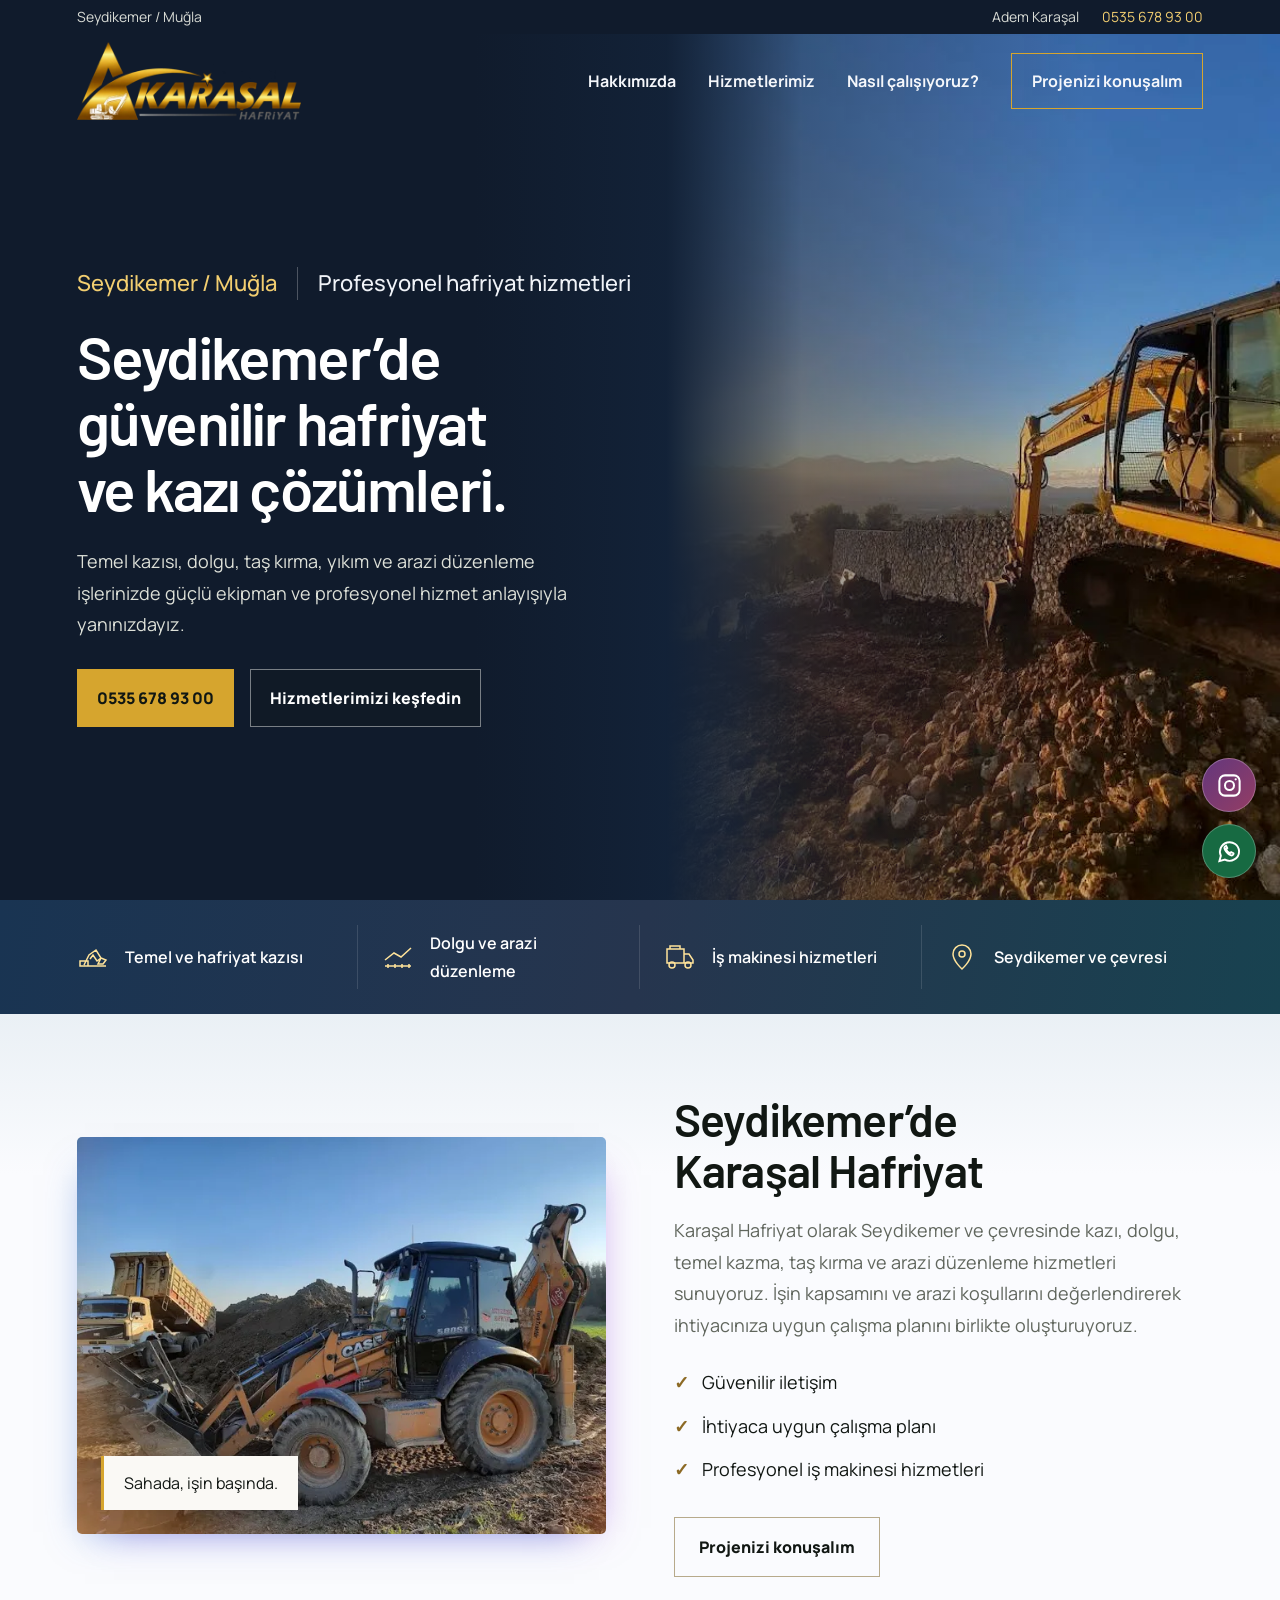
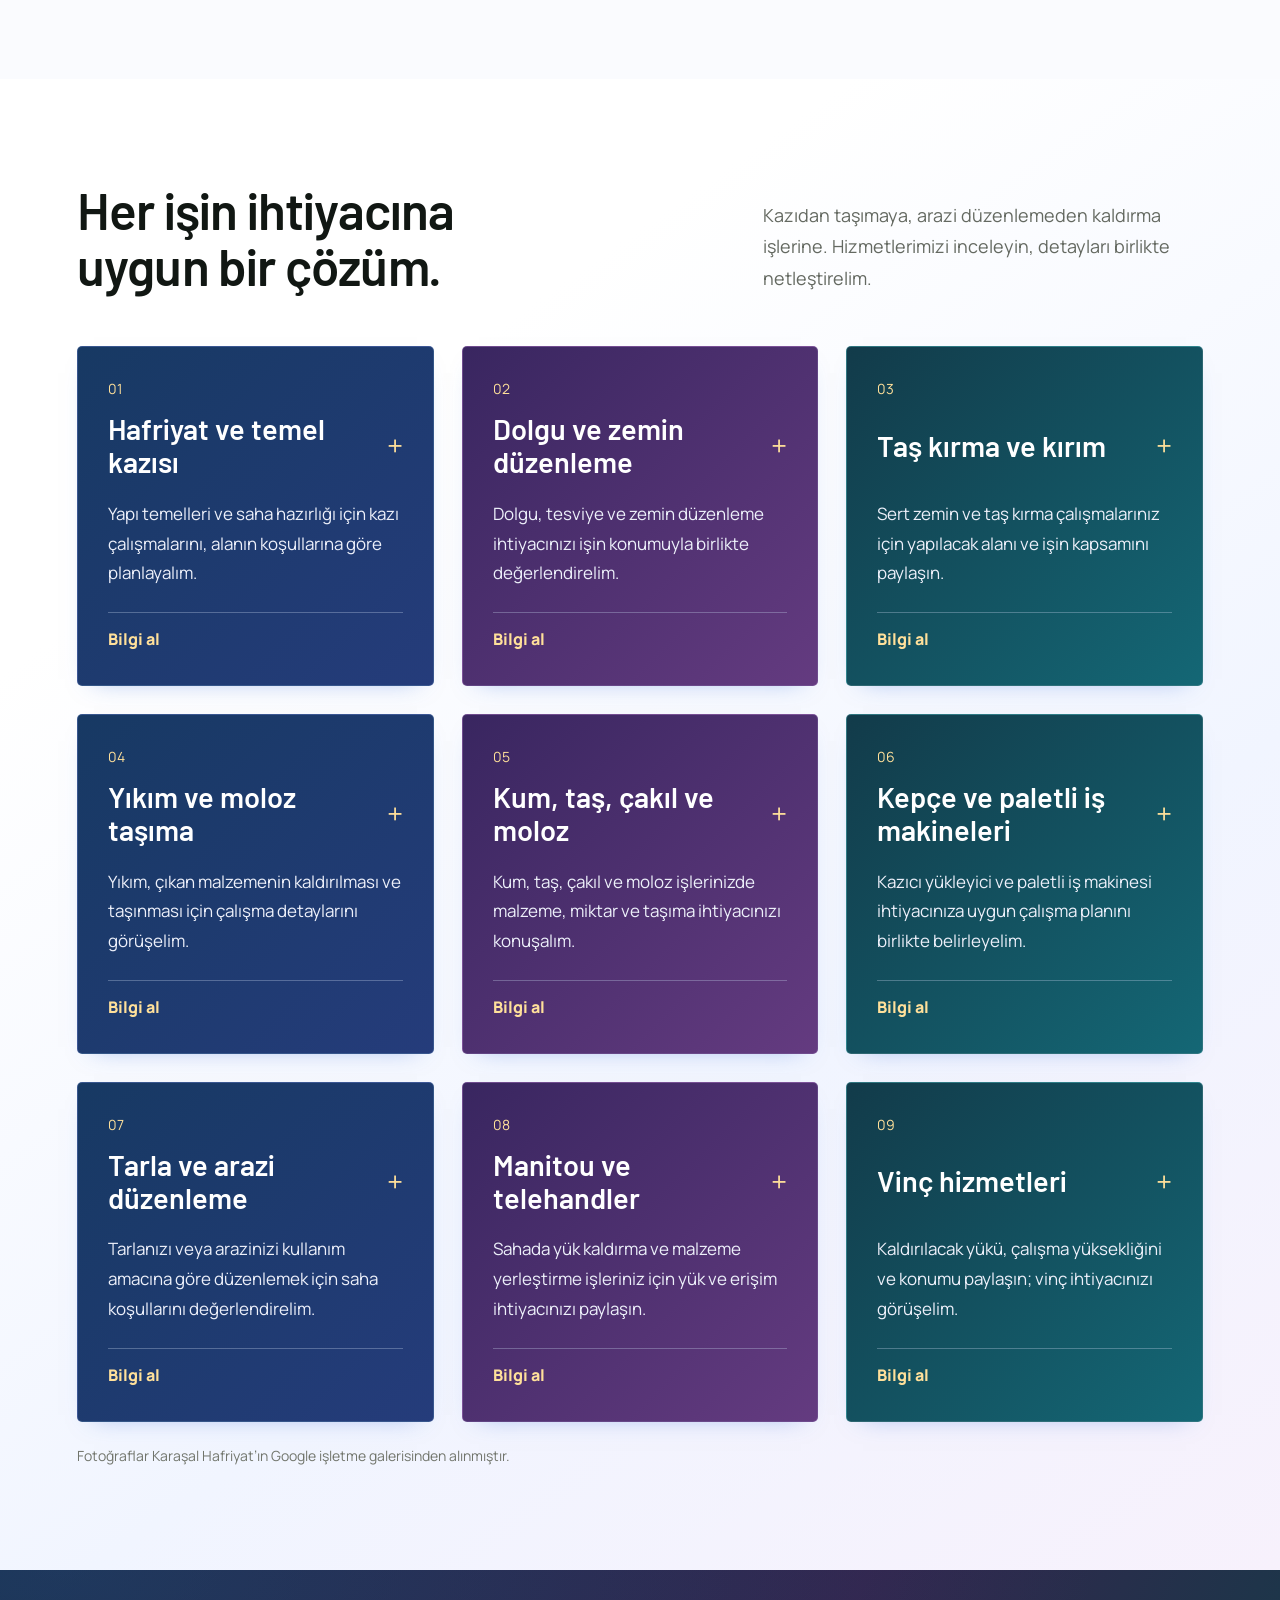
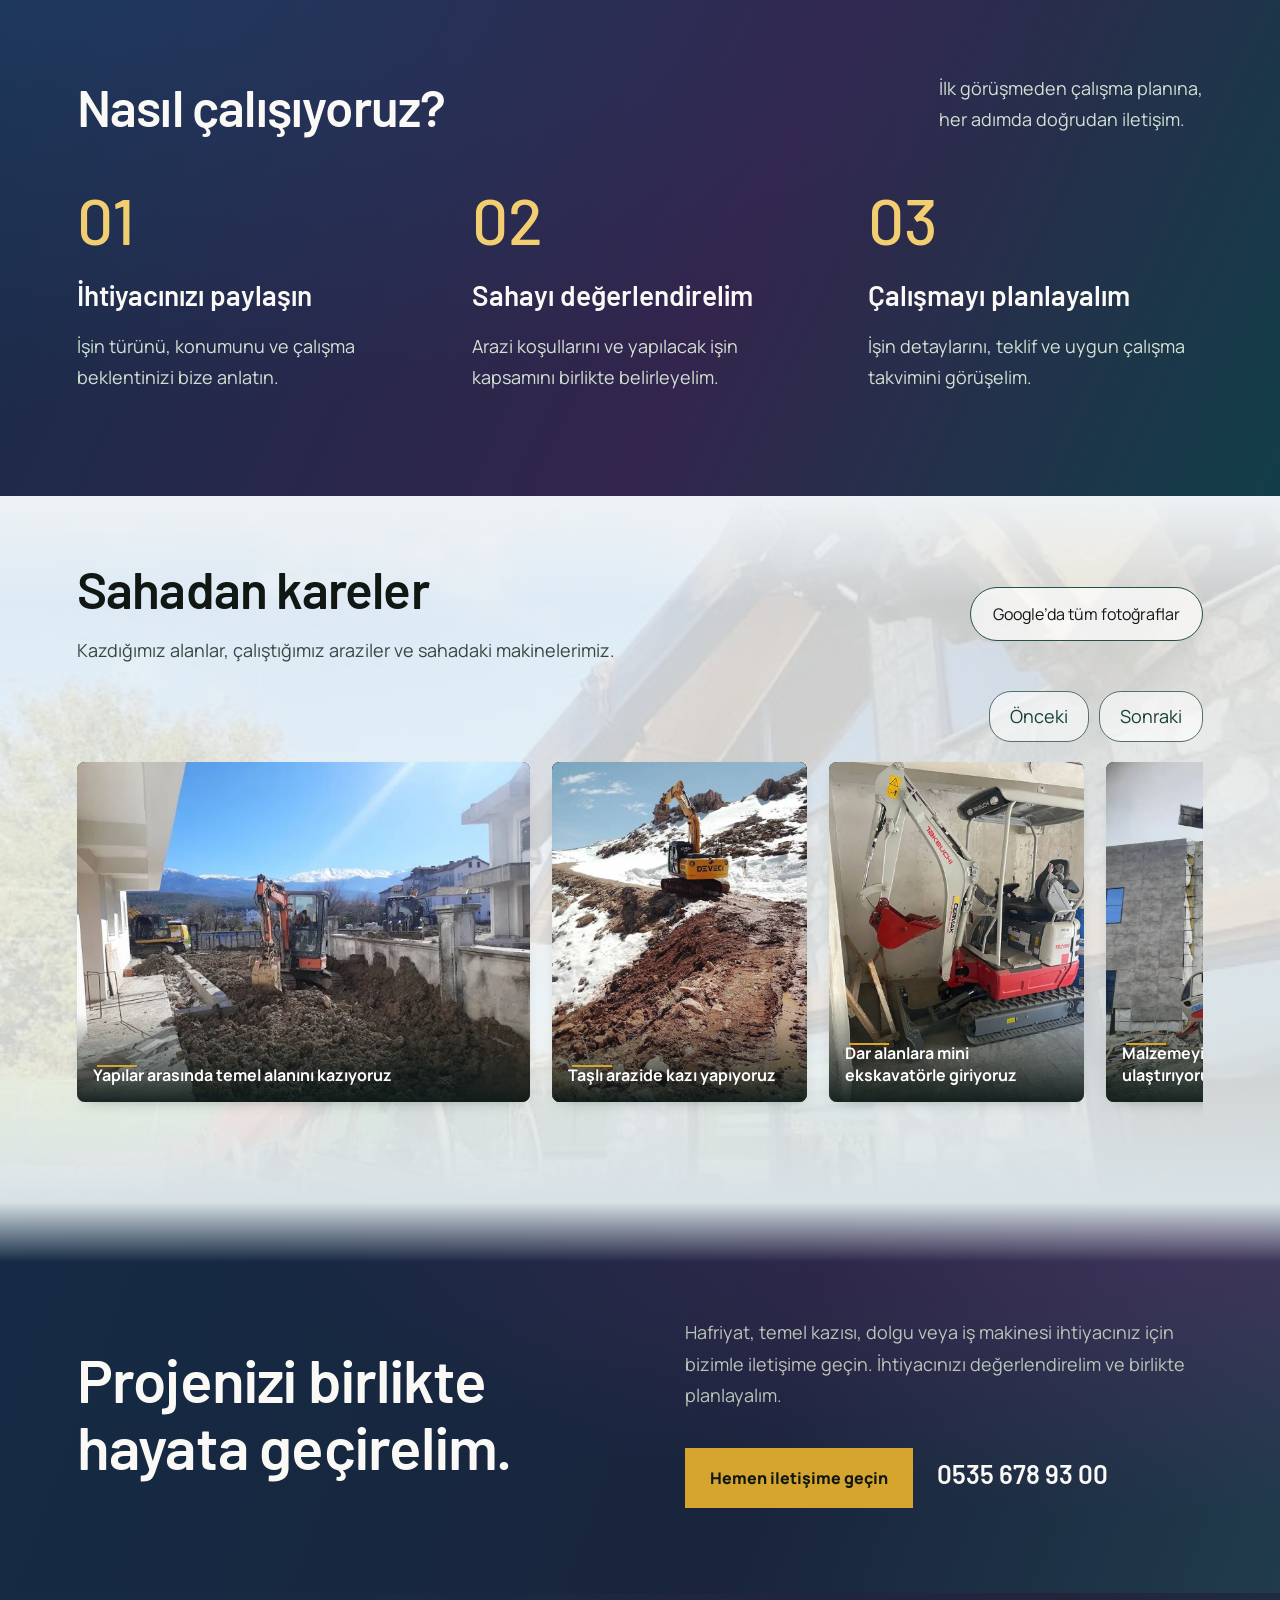
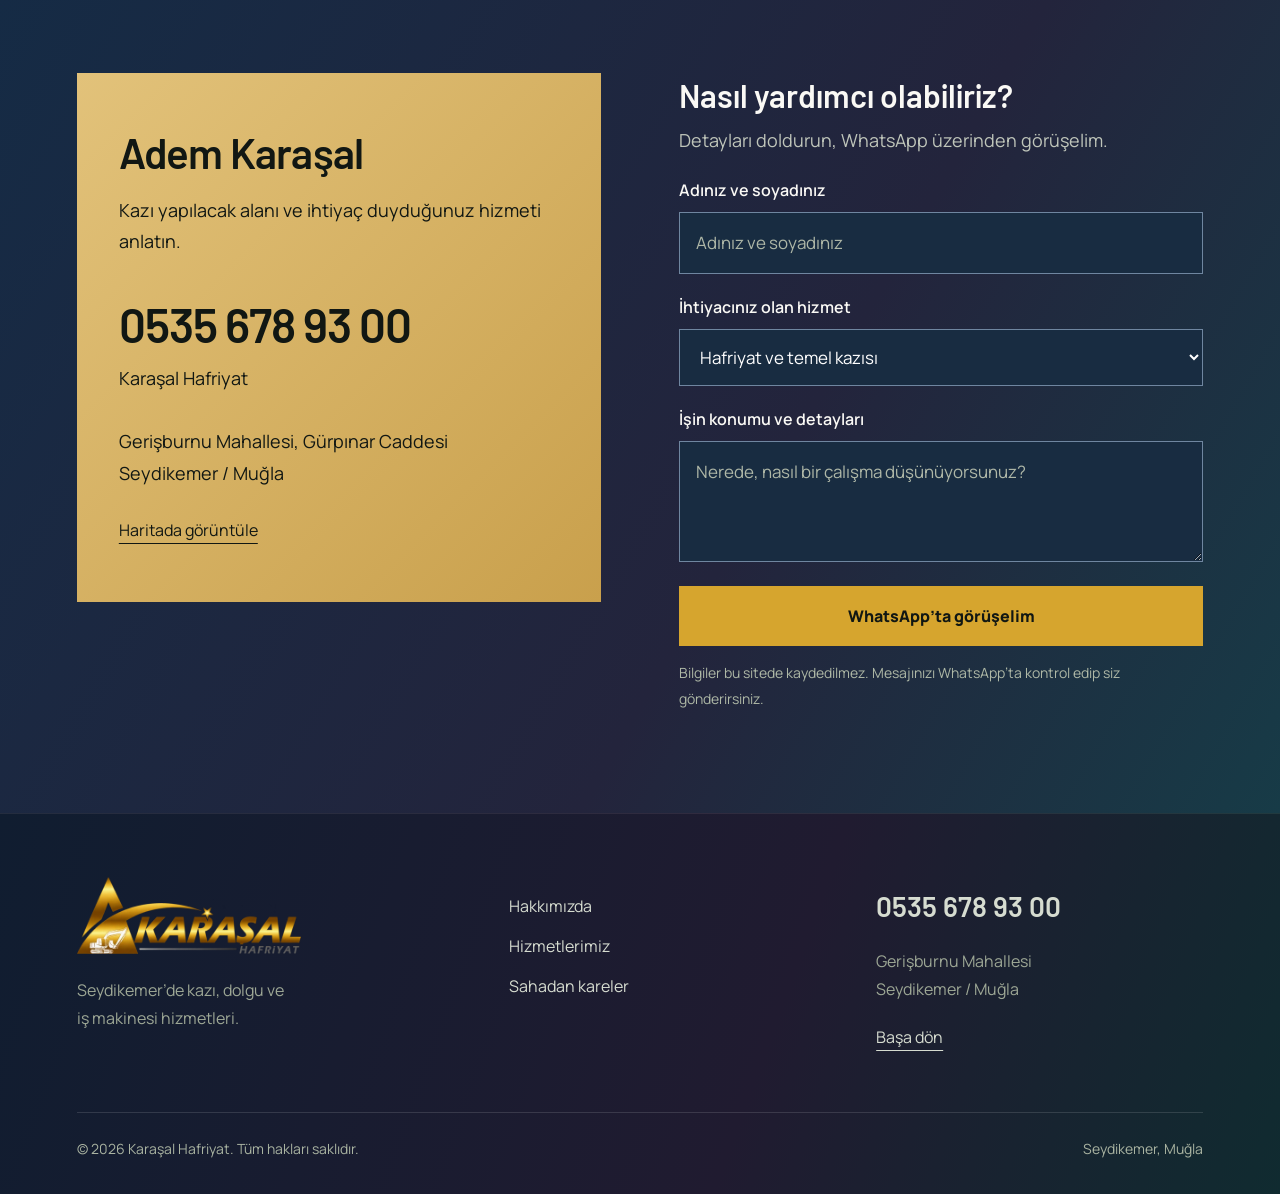
==== commit 06b2f8a7: "Update index.html" ====
--- a/index.html
+++ b/index.html
@@ -11,7 +11,7 @@
 <div class="topbar"><div class="wrap"><span>Seydikemer / Muğla</span><a href="tel:+905356789300">Adem Karaşal <span>0535 678 93 00</span></a></div></div>
 <header><div class="wrap nav"><a class="brand" href="#" aria-label="Karaşal Hafriyat ana sayfa"><img src="img/web/logo.webp" alt="Karaşal Hafriyat" width="500" height="172"></a><button class="menu-toggle" aria-controls="navigation" aria-expanded="false" aria-label="Menüyü aç">☰</button><nav id="navigation" aria-label="Ana menü"><a href="#hakkimizda">Hakkımızda</a><a href="#hizmetler">Hizmetlerimiz</a><a href="#surec">Nasıl çalışıyoruz?</a><a href="#iletisim" class="nav-cta">Projenizi konuşalım</a></nav></div></header>
 <main id="main">
-<section class="hero"><div class="hero-image"><img class="" src="img/web/karasal-gunbatimi.webp" srcset="img/web/karasal-gunbatimi-640.webp 360w, img/web/karasal-gunbatimi.webp 576w" sizes="(max-width: 700px) 100vw, 45vw" alt="Gün batımında dağların önündeki kazı sahasında sarı ekskavatör" fetchpriority="high" width="576" height="1024"></div><div class="wrap hero-content"><div class="hero-location">Seydikemer / Muğla <span>Profesyonel hafriyat hizmetleri</span></div><h1>Seydikemer’de<br>güvenilir hafriyat<br>ve kazı çözümleri.</h1><p>Temel kazısı, dolgu, taş kırma, yıkım ve arazi düzenleme işlerinizde güçlü ekipman ve profesyonel hizmet anlayışıyla yanınızdayız.</p><div class="actions"><a class="button gold" href="tel:+905356789300">0535 678 93 00</a><a class="button ghost" href="#hizmetler">Hizmetlerimizi keşfedin </a></div></div><div class="hero-caption">Karaşal Hafriyat’ın gerçek çalışma sahasından</div></section>
+<section class="hero"><div class="hero-image"><img class="" src="img/web/karasal-gunbatimi.webp" srcset="img/web/karasal-gunbatimi-640.webp 360w, img/web/karasal-gunbatimi.webp 576w" sizes="(max-width: 700px) 100vw, 45vw" alt="Gün batımında dağların önündeki kazı sahasında sarı ekskavatör" fetchpriority="high" width="576" height="1024"></div><div class="wrap hero-content"><div class="hero-location">Seydikemer / Muğla <span>Profesyonel hafriyat hizmetleri</span></div><h1>Seydikemer’de<br>güvenilir hafriyat<br>ve kazı çözümleri.</h1><p>Temel kazısı, dolgu, taş kırma, yıkım ve arazi düzenleme işlerinizde güçlü ekipman ve profesyonel hizmet anlayışıyla yanınızdayız.</p><div class="actions"><a class="button gold" href="tel:+905356789300">0535 678 93 00</a><a class="button ghost" href="#hizmetler">Hizmetlerimizi keşfedin </a></div></div></section>
 <div class="trust-band"><div class="wrap"><div><svg viewBox="0 0 32 32" fill="none" stroke="currentColor" stroke-width="1.5" aria-hidden="true"><path d="M3 25h26M7 24l5-10 7-5 5 8-4 3-4-6-3 4M3 20h8v5H3zM24 17l5 2-3 4h-5z"/></svg><span>Temel ve hafriyat kazısı</span></div><div><svg viewBox="0 0 32 32" fill="none" stroke="currentColor" stroke-width="1.5" aria-hidden="true"><path d="M3 25h26M3 19l9-7 7 4 10-9M6 27v-4m7 4v-4m7 4v-4m7 4v-4"/></svg><span>Dolgu ve arazi düzenleme</span></div><div><svg viewBox="0 0 32 32" fill="none" stroke="currentColor" stroke-width="1.5" aria-hidden="true"><path d="M3 8h17v14H3zM20 13h5l4 6v3h-9M6 8V5h10v3"/><circle cx="8" cy="24" r="3"/><circle cx="24" cy="24" r="3"/></svg><span>İş makinesi hizmetleri</span></div><div><svg viewBox="0 0 32 32" fill="none" stroke="currentColor" stroke-width="1.5" aria-hidden="true"><path d="M25 13c0 7-9 15-9 15S7 20 7 13a9 9 0 1 1 18 0Z"/><circle cx="16" cy="13" r="3"/></svg><span>Seydikemer ve çevresi</span></div></div></div>
 <section class="about section" id="hakkimizda"><div class="wrap about-grid"><figure class="about-image"><img class="" src="img/web/karasal-kepce.webp" srcset="img/web/karasal-kepce-640.webp 640w, img/web/karasal-kepce.webp 1024w" sizes="(max-width: 700px) 100vw, 45vw" alt="Toprak sahasında kazıcı yükleyici ve damperli kamyon" loading="lazy" width="1024" height="768"><figcaption>Sahada, işin başında.</figcaption></figure><div class="about-copy"><h2>Seydikemer’de<br>Karaşal Hafriyat</h2><p>Karaşal Hafriyat olarak Seydikemer ve çevresinde kazı, dolgu, temel kazma, taş kırma ve arazi düzenleme hizmetleri sunuyoruz. İşin kapsamını ve arazi koşullarını değerlendirerek ihtiyacınıza uygun çalışma planını birlikte oluşturuyoruz.</p><ul class="qualities"><li>Güvenilir iletişim</li><li>İhtiyaca uygun çalışma planı</li><li>Profesyonel iş makinesi hizmetleri</li></ul><a class="button outline" href="#iletisim">Projenizi konuşalım </a></div></div></section>
 <section class="services section" id="hizmetler"><div class="wrap"><div class="section-heading"><h2>Her işin ihtiyacına<br>uygun bir çözüm.</h2><p>Kazıdan taşımaya, arazi düzenlemeden kaldırma işlerine. Hizmetlerimizi inceleyin, detayları birlikte netleştirelim.</p></div><div class="service-grid"><article class="service-card" data-service-id="0"><div class="service-content"><span class="service-number">01</span><h3><button class="service-open" data-detail="0" aria-haspopup="dialog">Hafriyat ve temel kazısı<span aria-hidden="true">+</span></button></h3><div class="service-preview"><p>Yapı temelleri ve saha hazırlığı için kazı çalışmalarını, alanın koşullarına göre planlayalım.</p><a class="service-link" href="https://wa.me/905356789300?text=Merhaba%2C%20Kara%C5%9Fal%20Hafriyat%20web%20sitenizden%20ula%C5%9F%C4%B1yorum.%20Hafriyat%20ve%20temel%20kaz%C4%B1s%C4%B1%20konusunda%20bilgi%20almak%20istiyorum." target="_blank" rel="noopener noreferrer">Bilgi al </a></div></div><template id="detail-0"><div class="detail-copy"><p class="detail-label">Hizmetlerimiz</p><h2 id="detail-title-0">Hafriyat ve temel kazısı</h2><p>Yapı temelleri ve saha hazırlığı için kazı çalışmalarını, alanın koşullarına göre planlayalım.</p><h3>Kullanım alanları</h3><ul><li>Yapı temelleri için kazı</li><li>Saha ve zemin hazırlığı</li><li>Dar alanlarda kazı ihtiyacı</li></ul><a class="button gold" href="https://wa.me/905356789300?text=Merhaba%2C%20Kara%C5%9Fal%20Hafriyat%20web%20sitenizden%20ula%C5%9F%C4%B1yorum.%20Hafriyat%20ve%20temel%20kaz%C4%B1s%C4%B1%20konusunda%20bilgi%20almak%20istiyorum." target="_blank" rel="noopener noreferrer">WhatsApp üzerinden teklif al</a><small>Mesaj hazır açılır; göndermek size kalır.</small></div></template></article><article class="service-card" data-service-id="1"><div class="service-content"><span class="service-number">02</span><h3><button class="service-open" data-detail="1" aria-haspopup="dialog">Dolgu ve zemin düzenleme<span aria-hidden="true">+</span></button></h3><div class="service-preview"><p>Dolgu, tesviye ve zemin düzenleme ihtiyacınızı işin konumuyla birlikte değerlendirelim.</p><a class="service-link" href="https://wa.me/905356789300?text=Merhaba%2C%20Kara%C5%9Fal%20Hafriyat%20web%20sitenizden%20ula%C5%9F%C4%B1yorum.%20Dolgu%20ve%20zemin%20d%C3%BCzenleme%20konusunda%20bilgi%20almak%20istiyorum." target="_blank" rel="noopener noreferrer">Bilgi al </a></div></div><template id="detail-1"><div class="detail-copy"><p class="detail-label">Hizmetlerimiz</p><h2 id="detail-title-1">Dolgu ve zemin düzenleme</h2><p>Dolgu, tesviye ve zemin düzenleme ihtiyacınızı işin konumuyla birlikte değerlendirelim.</p><h3>Kullanım alanları</h3><ul><li>Arazi dolgu çalışmaları</li><li>Kot ve seviye düzenleme</li><li>Kullanım alanı hazırlığı</li></ul><a class="button gold" href="https://wa.me/905356789300?text=Merhaba%2C%20Kara%C5%9Fal%20Hafriyat%20web%20sitenizden%20ula%C5%9F%C4%B1yorum.%20Dolgu%20ve%20zemin%20d%C3%BCzenleme%20konusunda%20bilgi%20almak%20istiyorum." target="_blank" rel="noopener noreferrer">WhatsApp üzerinden teklif al</a><small>Mesaj hazır açılır; göndermek size kalır.</small></div></template></article><article class="service-card" data-service-id="2"><div class="service-content"><span class="service-number">03</span><h3><button class="service-open" data-detail="2" aria-haspopup="dialog">Taş kırma ve kırım<span aria-hidden="true">+</span></button></h3><div class="service-preview"><p>Sert zemin ve taş kırma çalışmalarınız için yapılacak alanı ve işin kapsamını paylaşın.</p><a class="service-link" href="https://wa.me/905356789300?text=Merhaba%2C%20Kara%C5%9Fal%20Hafriyat%20web%20sitenizden%20ula%C5%9F%C4%B1yorum.%20Ta%C5%9F%20k%C4%B1rma%20ve%20k%C4%B1r%C4%B1m%20konusunda%20bilgi%20almak%20istiyorum." target="_blank" rel="noopener noreferrer">Bilgi al </a></div></div><template id="detail-2"><div class="detail-copy"><p class="detail-label">Hizmetlerimiz</p><h2 id="detail-title-2">Taş kırma ve kırım</h2><p>Sert zemin ve taş kırma çalışmalarınız için yapılacak alanı ve işin kapsamını paylaşın.</p><h3>Kullanım alanları</h3><ul><li>Taşlı zeminlerde çalışma</li><li>Sert zeminde kırım ihtiyacı</li><li>Kazı öncesi saha hazırlığı</li></ul><a class="button gold" href="https://wa.me/905356789300?text=Merhaba%2C%20Kara%C5%9Fal%20Hafriyat%20web%20sitenizden%20ula%C5%9F%C4%B1yorum.%20Ta%C5%9F%20k%C4%B1rma%20ve%20k%C4%B1r%C4%B1m%20konusunda%20bilgi%20almak%20istiyorum." target="_blank" rel="noopener noreferrer">WhatsApp üzerinden teklif al</a><small>Mesaj hazır açılır; göndermek size kalır.</small></div></template></article><article class="service-card" data-service-id="3"><div class="service-content"><span class="service-number">04</span><h3><button class="service-open" data-detail="3" aria-haspopup="dialog">Yıkım ve moloz taşıma<span aria-hidden="true">+</span></button></h3><div class="service-preview"><p>Yıkım, çıkan malzemenin kaldırılması ve taşınması için çalışma detaylarını görüşelim.</p><a class="service-link" href="https://wa.me/905356789300?text=Merhaba%2C%20Kara%C5%9Fal%20Hafriyat%20web%20sitenizden%20ula%C5%9F%C4%B1yorum.%20Y%C4%B1k%C4%B1m%20ve%20moloz%20ta%C5%9F%C4%B1ma%20konusunda%20bilgi%20almak%20istiyorum." target="_blank" rel="noopener noreferrer">Bilgi al </a></div></div><template id="detail-3"><div class="detail-copy"><p class="detail-label">Hizmetlerimiz</p><h2 id="detail-title-3">Yıkım ve moloz taşıma</h2><p>Yıkım, çıkan malzemenin kaldırılması ve taşınması için çalışma detaylarını görüşelim.</p><h3>Kullanım alanları</h3><ul><li>Yıkım ihtiyacının değerlendirilmesi</li><li>Çıkan molozun kaldırılması</li><li>Sahadan malzeme taşınması</li></ul><a class="button gold" href="https://wa.me/905356789300?text=Merhaba%2C%20Kara%C5%9Fal%20Hafriyat%20web%20sitenizden%20ula%C5%9F%C4%B1yorum.%20Y%C4%B1k%C4%B1m%20ve%20moloz%20ta%C5%9F%C4%B1ma%20konusunda%20bilgi%20almak%20istiyorum." target="_blank" rel="noopener noreferrer">WhatsApp üzerinden teklif al</a><small>Mesaj hazır açılır; göndermek size kalır.</small></div></template></article><article class="service-card" data-service-id="4"><div class="service-content"><span class="service-number">05</span><h3><button class="service-open" data-detail="4" aria-haspopup="dialog">Kum, taş, çakıl ve moloz<span aria-hidden="true">+</span></button></h3><div class="service-preview"><p>Kum, taş, çakıl ve moloz işlerinizde malzeme, miktar ve taşıma ihtiyacınızı konuşalım.</p><a class="service-link" href="https://wa.me/905356789300?text=Merhaba%2C%20Kara%C5%9Fal%20Hafriyat%20web%20sitenizden%20ula%C5%9F%C4%B1yorum.%20Kum%2C%20ta%C5%9F%2C%20%C3%A7ak%C4%B1l%20ve%20moloz%20konusunda%20bilgi%20almak%20istiyorum." target="_blank" rel="noopener noreferrer">Bilgi al </a></div></div><template id="detail-4"><div class="detail-copy"><p class="detail-label">Hizmetlerimiz</p><h2 id="detail-title-4">Kum, taş, çakıl ve moloz</h2><p>Kum, taş, çakıl ve moloz işlerinizde malzeme, miktar ve taşıma ihtiyacınızı konuşalım.</p><h3>Kullanım alanları</h3><ul><li>Malzeme ve miktar planlama</li><li>Kum, taş ve çakıl ihtiyaçları</li><li>Moloz kaldırma ve taşıma</li></ul><a class="button gold" href="https://wa.me/905356789300?text=Merhaba%2C%20Kara%C5%9Fal%20Hafriyat%20web%20sitenizden%20ula%C5%9F%C4%B1yorum.%20Kum%2C%20ta%C5%9F%2C%20%C3%A7ak%C4%B1l%20ve%20moloz%20konusunda%20bilgi%20almak%20istiyorum." target="_blank" rel="noopener noreferrer">WhatsApp üzerinden teklif al</a><small>Mesaj hazır açılır; göndermek size kalır.</small></div></template></article><article class="service-card" data-service-id="5"><div class="service-content"><span class="service-number">06</span><h3><button class="service-open" data-detail="5" aria-haspopup="dialog">Kepçe ve paletli iş makineleri<span aria-hidden="true">+</span></button></h3><div class="service-preview"><p>Kazıcı yükleyici ve paletli iş makinesi ihtiyacınıza uygun çalışma planını birlikte belirleyelim.</p><a class="service-link" href="https://wa.me/905356789300?text=Merhaba%2C%20Kara%C5%9Fal%20Hafriyat%20web%20sitenizden%20ula%C5%9F%C4%B1yorum.%20Kep%C3%A7e%20ve%20paletli%20i%C5%9F%20makineleri%20konusunda%20bilgi%20almak%20istiyorum." target="_blank" rel="noopener noreferrer">Bilgi al </a></div></div><template id="detail-5"><div class="detail-copy"><p class="detail-label">Hizmetlerimiz</p><h2 id="detail-title-5">Kepçe ve paletli iş makineleri</h2><p>Kazıcı yükleyici ve paletli iş makinesi ihtiyacınıza uygun çalışma planını birlikte belirleyelim.</p><h3>Kullanım alanları</h3><ul><li>Kazı ve yükleme işleri</li><li>Paletli makine gerektiren araziler</li><li>Dar alanlarda mini makine ihtiyacı</li></ul><a class="button gold" href="https://wa.me/905356789300?text=Merhaba%2C%20Kara%C5%9Fal%20Hafriyat%20web%20sitenizden%20ula%C5%9F%C4%B1yorum.%20Kep%C3%A7e%20ve%20paletli%20i%C5%9F%20makineleri%20konusunda%20bilgi%20almak%20istiyorum." target="_blank" rel="noopener noreferrer">WhatsApp üzerinden teklif al</a><small>Mesaj hazır açılır; göndermek size kalır.</small></div></template></article><article class="service-card" data-service-id="6"><div class="service-content"><span class="service-number">07</span><h3><button class="service-open" data-detail="6" aria-haspopup="dialog">Tarla ve arazi düzenleme<span aria-hidden="true">+</span></button></h3><div class="service-preview"><p>Tarlanızı veya arazinizi kullanım amacına göre düzenlemek için saha koşullarını değerlendirelim.</p><a class="service-link" href="https://wa.me/905356789300?text=Merhaba%2C%20Kara%C5%9Fal%20Hafriyat%20web%20sitenizden%20ula%C5%9F%C4%B1yorum.%20Tarla%20ve%20arazi%20d%C3%BCzenleme%20konusunda%20bilgi%20almak%20istiyorum." target="_blank" rel="noopener noreferrer">Bilgi al </a></div></div><template id="detail-6"><div class="detail-copy"><p class="detail-label">Hizmetlerimiz</p><h2 id="detail-title-6">Tarla ve arazi düzenleme</h2><p>Tarlanızı veya arazinizi kullanım amacına göre düzenlemek için saha koşullarını değerlendirelim.</p><h3>Kullanım alanları</h3><ul><li>Tarla yüzeyini düzenleme</li><li>Arazi kullanımına hazırlık</li><li>Zemin ve seviye düzenleme</li></ul><a class="button gold" href="https://wa.me/905356789300?text=Merhaba%2C%20Kara%C5%9Fal%20Hafriyat%20web%20sitenizden%20ula%C5%9F%C4%B1yorum.%20Tarla%20ve%20arazi%20d%C3%BCzenleme%20konusunda%20bilgi%20almak%20istiyorum." target="_blank" rel="noopener noreferrer">WhatsApp üzerinden teklif al</a><small>Mesaj hazır açılır; göndermek size kalır.</small></div></template></article><article class="service-card" data-service-id="7"><div class="service-content"><span class="service-number">08</span><h3><button class="service-open" data-detail="7" aria-haspopup="dialog">Manitou ve telehandler<span aria-hidden="true">+</span></button></h3><div class="service-preview"><p>Sahada yük kaldırma ve malzeme yerleştirme işleriniz için yük ve erişim ihtiyacınızı paylaşın.</p><a class="service-link" href="https://wa.me/905356789300?text=Merhaba%2C%20Kara%C5%9Fal%20Hafriyat%20web%20sitenizden%20ula%C5%9F%C4%B1yorum.%20Manitou%20ve%20telehandler%20konusunda%20bilgi%20almak%20istiyorum." target="_blank" rel="noopener noreferrer">Bilgi al </a></div></div><template id="detail-7"><div class="detail-copy"><p class="detail-label">Hizmetlerimiz</p><h2 id="detail-title-7">Manitou ve telehandler</h2><p>Sahada yük kaldırma ve malzeme yerleştirme işleriniz için yük ve erişim ihtiyacınızı paylaşın.</p><h3>Kullanım alanları</h3><ul><li>Sahada malzeme kaldırma</li><li>Yükün çalışma alanına yerleştirilmesi</li><li>Erişim ve yük ihtiyacının planlanması</li></ul><a class="button gold" href="https://wa.me/905356789300?text=Merhaba%2C%20Kara%C5%9Fal%20Hafriyat%20web%20sitenizden%20ula%C5%9F%C4%B1yorum.%20Manitou%20ve%20telehandler%20konusunda%20bilgi%20almak%20istiyorum." target="_blank" rel="noopener noreferrer">WhatsApp üzerinden teklif al</a><small>Mesaj hazır açılır; göndermek size kalır.</small></div></template></article><article class="service-card" data-service-id="8"><div class="service-content"><span class="service-number">09</span><h3><button class="service-open" data-detail="8" aria-haspopup="dialog">Vinç hizmetleri<span aria-hidden="true">+</span></button></h3><div class="service-preview"><p>Kaldırılacak yükü, çalışma yüksekliğini ve konumu paylaşın; vinç ihtiyacınızı görüşelim.</p><a class="service-link" href="https://wa.me/905356789300?text=Merhaba%2C%20Kara%C5%9Fal%20Hafriyat%20web%20sitenizden%20ula%C5%9F%C4%B1yorum.%20Vin%C3%A7%20hizmetleri%20konusunda%20bilgi%20almak%20istiyorum." target="_blank" rel="noopener noreferrer">Bilgi al </a></div></div><template id="detail-8"><div class="detail-copy"><p class="detail-label">Hizmetlerimiz</p><h2 id="detail-title-8">Vinç hizmetleri</h2><p>Kaldırılacak yükü, çalışma yüksekliğini ve konumu paylaşın; vinç ihtiyacınızı görüşelim.</p><h3>Kullanım alanları</h3><ul><li>Yük kaldırma ihtiyacı</li><li>Sahada yük yerleştirme</li><li>Yükseklik ve erişim planlama</li></ul><a class="button gold" href="https://wa.me/905356789300?text=Merhaba%2C%20Kara%C5%9Fal%20Hafriyat%20web%20sitenizden%20ula%C5%9F%C4%B1yorum.%20Vin%C3%A7%20hizmetleri%20konusunda%20bilgi%20almak%20istiyorum." target="_blank" rel="noopener noreferrer">WhatsApp üzerinden teklif al</a><small>Mesaj hazır açılır; göndermek size kalır.</small></div></template></article></div><p class="source-note">Fotoğraflar Karaşal Hafriyat’ın Google işletme galerisinden alınmıştır.</p></div></section>
@@ -24,4 +24,4 @@
 <div class="social-floats" aria-label="Sosyal medya"><a class="social-float instagram-float" href="https://www.instagram.com/karasalhafriyat/" target="_blank" rel="noopener noreferrer" aria-label="Instagram profilimizi ziyaret edin"><svg viewBox="0 0 24 24" fill="none" stroke="currentColor" stroke-width="1.8" aria-hidden="true"><rect x="3" y="3" width="18" height="18" rx="5"/><circle cx="12" cy="12" r="4"/><circle cx="17.5" cy="6.5" r="1" fill="currentColor" stroke="none"/></svg></a><a class="social-float whatsapp-float" href="https://wa.me/905356789300?text=Merhaba%2C%20Kara%C5%9Fal%20Hafriyat%20web%20sitenizden%20ula%C5%9F%C4%B1yorum.%20Hizmetleriniz%20konusunda%20bilgi%20almak%20istiyorum." target="_blank" rel="noopener noreferrer" aria-label="WhatsApp üzerinden iletişime geç"><svg viewBox="0 0 24 24" fill="none" stroke="currentColor" stroke-width="1.7" aria-hidden="true"><path d="M20.5 11.7a8.5 8.5 0 0 1-12.6 7.5L3 20.5l1.3-4.7A8.5 8.5 0 1 1 20.5 11.7Z"/><path d="M8 7.5c-2 2 3 8 6 8 1 0 2-1.5 1.5-2l-2-1-1 1c-1.5-.5-3-2-3.5-3.5l1-1-1-2Z"/></svg></a></div>
 <dialog id="service-dialog" aria-label="Hizmet detayı"><button class="dialog-close" type="button" aria-label="Hizmet detayını kapat">×</button><div class="detail-body"></div></dialog>
 <dialog id="gallery-dialog" class="lightbox" aria-labelledby="gallery-caption"><button class="dialog-close" type="button" aria-label="Fotoğrafı kapat">×</button><figure><img id="gallery-image" alt=""><figcaption id="gallery-caption" aria-live="polite"></figcaption></figure><div class="gallery-controls"><button type="button" id="gallery-prev">Önceki</button><span id="gallery-position" aria-live="polite"></span><button type="button" id="gallery-next">Sonraki</button></div></dialog>
-</body></html>+</body></html>
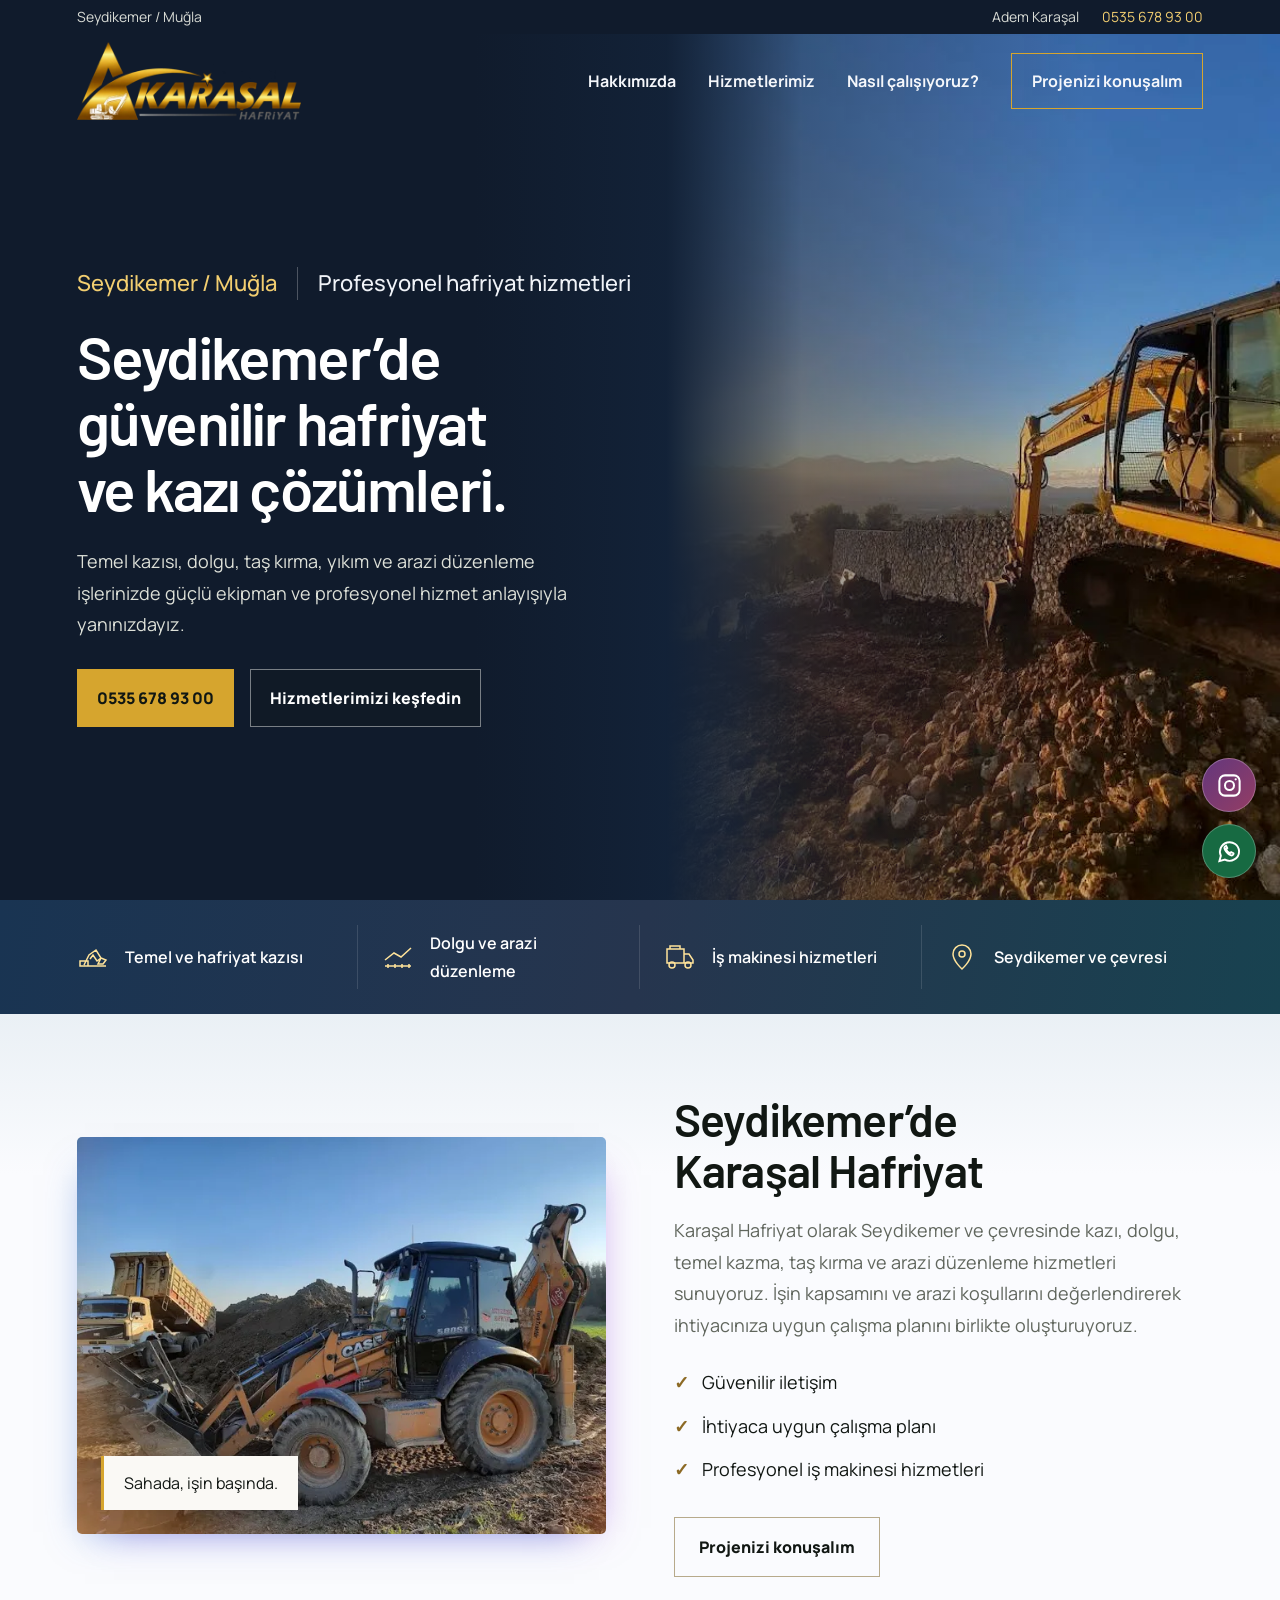
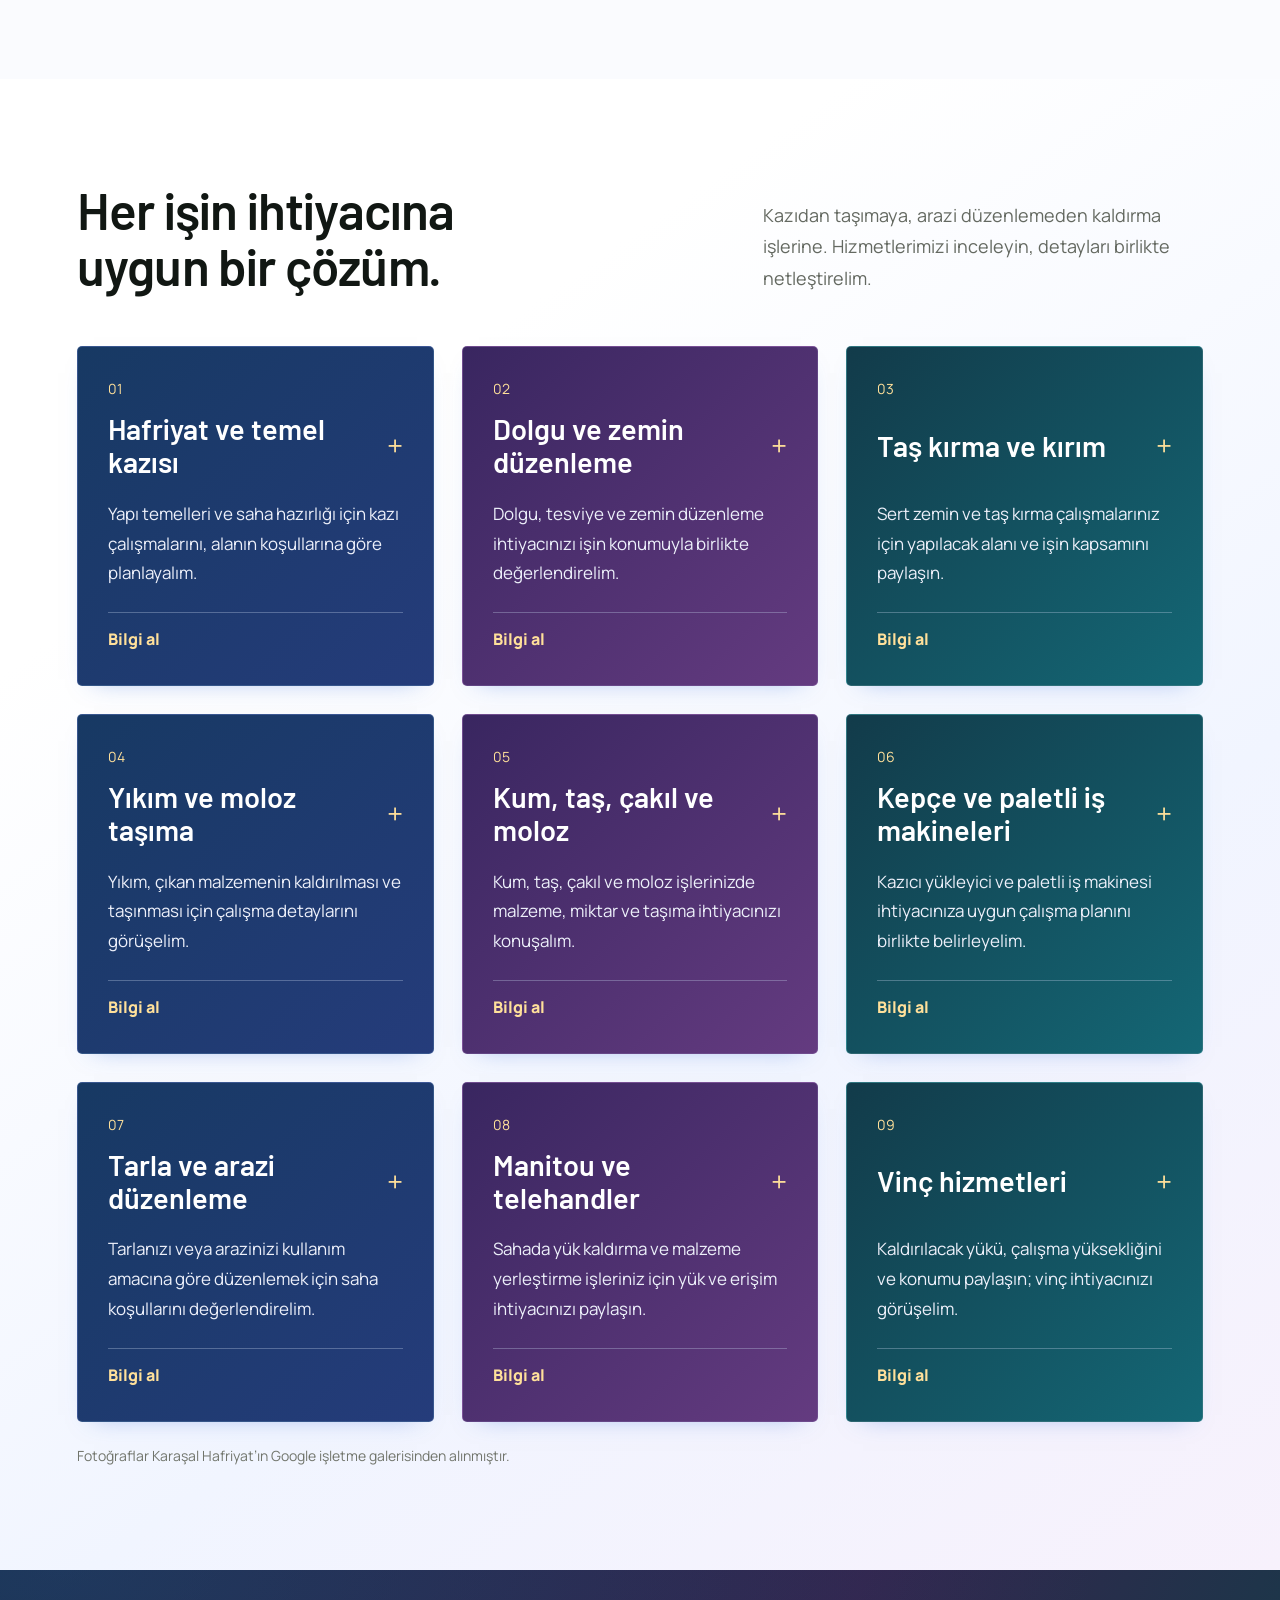
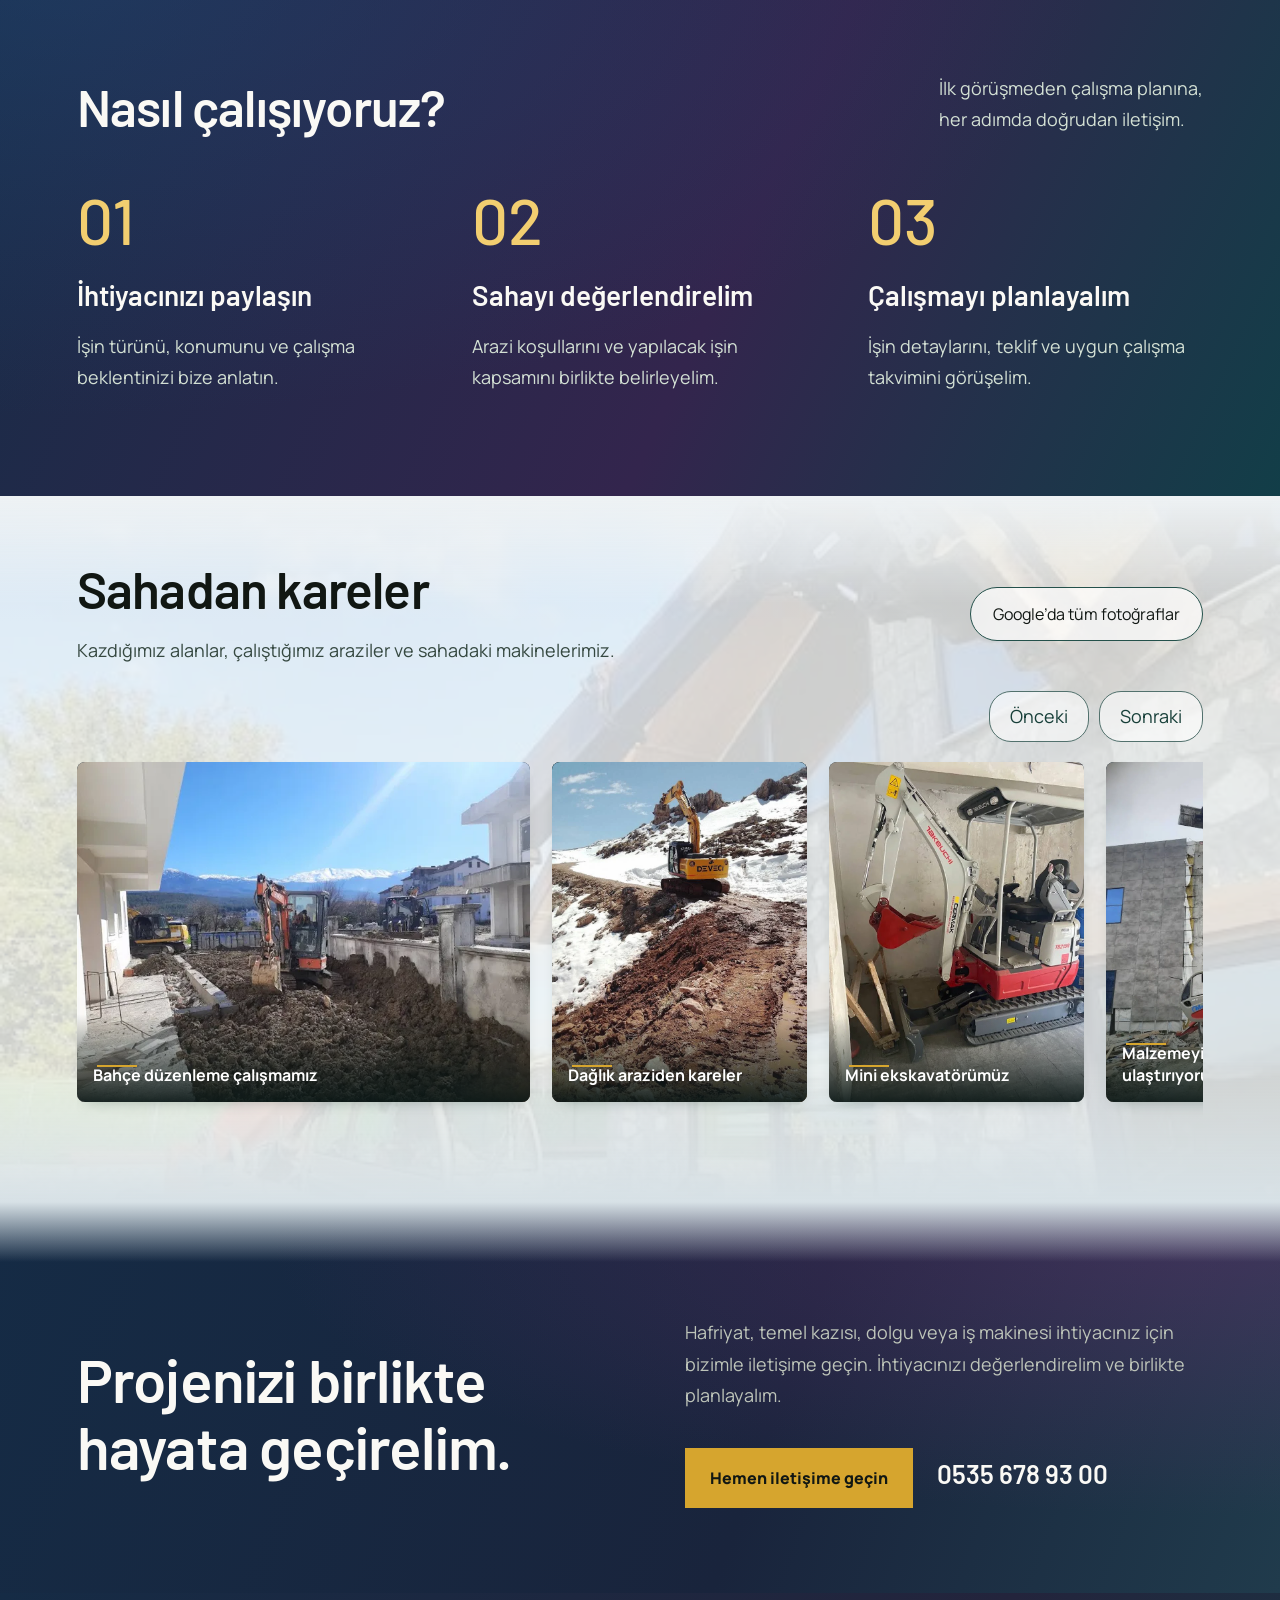
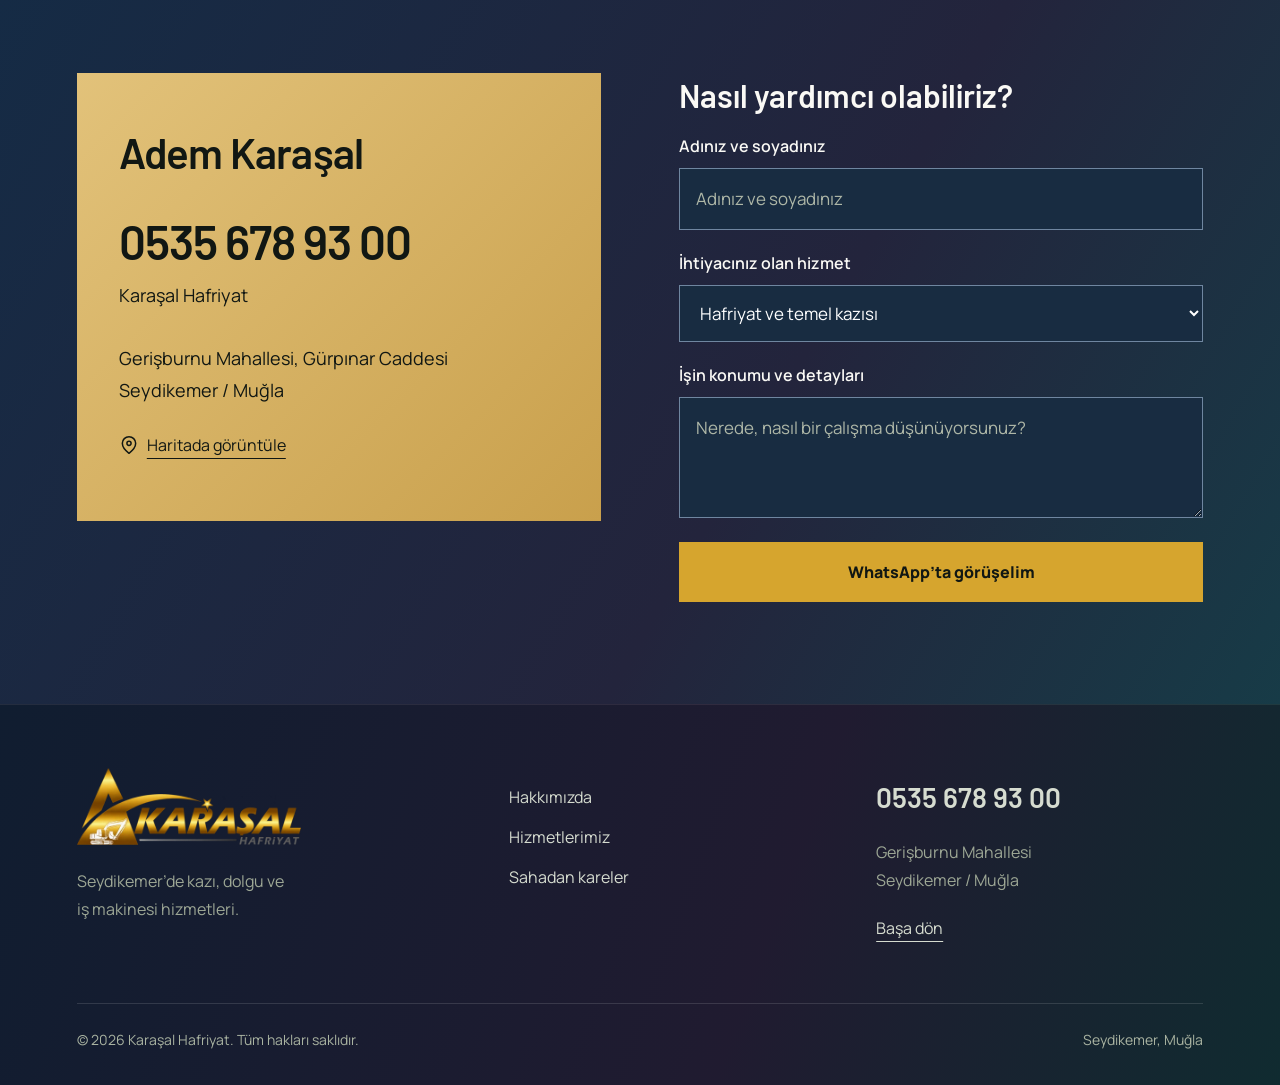
==== commit ecae3046: "fix text" ====
--- a/index.html
+++ b/index.html
@@ -8,19 +8,19 @@
 <link rel="icon" href="img/web/logo.webp" type="image/webp"><meta property="og:title" content="Karaşal Hafriyat | Seydikemer"><meta property="og:description" content="Kazı, dolgu, arazi düzenleme ve iş makinesi hizmetleri. Adem Karaşal ile projenizi görüşün."><meta property="og:type" content="website"><script type="application/ld+json">{"@context": "https://schema.org", "@type": "LocalBusiness", "name": "Karaşal Hafriyat", "telephone": "+90 535 678 93 00", "address": {"@type": "PostalAddress", "streetAddress": "Gerişburnu Mahallesi, Gürpınar Caddesi", "addressLocality": "Seydikemer", "addressRegion": "Muğla", "addressCountry": "TR"}, "areaServed": {"@type": "Place", "name": "Seydikemer, Muğla"}}</script></head>
 <body>
 <a class="skip" href="#main">İçeriğe geç</a>
-<div class="topbar"><div class="wrap"><span>Seydikemer / Muğla</span><a href="tel:+905356789300">Adem Karaşal <span>0535 678 93 00</span></a></div></div>
+<div class="topbar"><div class="wrap"><a href="https://www.google.com/maps/search/?api=1&query=Kara%C5%9Fal+Hafriyat+Seydikemer" target="_blank" rel="noopener noreferrer">Seydikemer / Muğla</a><a href="tel:+905356789300">Adem Karaşal <span>0535 678 93 00</span></a></div></div>
 <header><div class="wrap nav"><a class="brand" href="#" aria-label="Karaşal Hafriyat ana sayfa"><img src="img/web/logo.webp" alt="Karaşal Hafriyat" width="500" height="172"></a><button class="menu-toggle" aria-controls="navigation" aria-expanded="false" aria-label="Menüyü aç">☰</button><nav id="navigation" aria-label="Ana menü"><a href="#hakkimizda">Hakkımızda</a><a href="#hizmetler">Hizmetlerimiz</a><a href="#surec">Nasıl çalışıyoruz?</a><a href="#iletisim" class="nav-cta">Projenizi konuşalım</a></nav></div></header>
 <main id="main">
-<section class="hero"><div class="hero-image"><img class="" src="img/web/karasal-gunbatimi.webp" srcset="img/web/karasal-gunbatimi-640.webp 360w, img/web/karasal-gunbatimi.webp 576w" sizes="(max-width: 700px) 100vw, 45vw" alt="Gün batımında dağların önündeki kazı sahasında sarı ekskavatör" fetchpriority="high" width="576" height="1024"></div><div class="wrap hero-content"><div class="hero-location">Seydikemer / Muğla <span>Profesyonel hafriyat hizmetleri</span></div><h1>Seydikemer’de<br>güvenilir hafriyat<br>ve kazı çözümleri.</h1><p>Temel kazısı, dolgu, taş kırma, yıkım ve arazi düzenleme işlerinizde güçlü ekipman ve profesyonel hizmet anlayışıyla yanınızdayız.</p><div class="actions"><a class="button gold" href="tel:+905356789300">0535 678 93 00</a><a class="button ghost" href="#hizmetler">Hizmetlerimizi keşfedin </a></div></div></section>
+<section class="hero"><div class="hero-image"><img class="" src="img/web/karasal-gunbatimi.webp" srcset="img/web/karasal-gunbatimi-640.webp 360w, img/web/karasal-gunbatimi.webp 576w" sizes="(max-width: 700px) 100vw, 45vw" alt="Gün batımında dağların önündeki kazı sahasında sarı ekskavatör" fetchpriority="high" width="576" height="1024"></div><div class="wrap hero-content"><div class="hero-location"><a href="https://www.google.com/maps/search/?api=1&query=Kara%C5%9Fal+Hafriyat+Seydikemer" target="_blank" rel="noopener noreferrer">Seydikemer / Muğla</a> <span>Profesyonel hafriyat hizmetleri</span></div><h1>Seydikemer’de<br>güvenilir hafriyat<br>ve kazı çözümleri.</h1><p>Temel kazısı, dolgu, taş kırma, yıkım ve arazi düzenleme işlerinizde güçlü ekipman ve profesyonel hizmet anlayışıyla yanınızdayız.</p><div class="actions"><a class="button gold" href="tel:+905356789300">0535 678 93 00</a><a class="button ghost" href="#hizmetler">Hizmetlerimizi keşfedin </a></div></div></section>
 <div class="trust-band"><div class="wrap"><div><svg viewBox="0 0 32 32" fill="none" stroke="currentColor" stroke-width="1.5" aria-hidden="true"><path d="M3 25h26M7 24l5-10 7-5 5 8-4 3-4-6-3 4M3 20h8v5H3zM24 17l5 2-3 4h-5z"/></svg><span>Temel ve hafriyat kazısı</span></div><div><svg viewBox="0 0 32 32" fill="none" stroke="currentColor" stroke-width="1.5" aria-hidden="true"><path d="M3 25h26M3 19l9-7 7 4 10-9M6 27v-4m7 4v-4m7 4v-4m7 4v-4"/></svg><span>Dolgu ve arazi düzenleme</span></div><div><svg viewBox="0 0 32 32" fill="none" stroke="currentColor" stroke-width="1.5" aria-hidden="true"><path d="M3 8h17v14H3zM20 13h5l4 6v3h-9M6 8V5h10v3"/><circle cx="8" cy="24" r="3"/><circle cx="24" cy="24" r="3"/></svg><span>İş makinesi hizmetleri</span></div><div><svg viewBox="0 0 32 32" fill="none" stroke="currentColor" stroke-width="1.5" aria-hidden="true"><path d="M25 13c0 7-9 15-9 15S7 20 7 13a9 9 0 1 1 18 0Z"/><circle cx="16" cy="13" r="3"/></svg><span>Seydikemer ve çevresi</span></div></div></div>
 <section class="about section" id="hakkimizda"><div class="wrap about-grid"><figure class="about-image"><img class="" src="img/web/karasal-kepce.webp" srcset="img/web/karasal-kepce-640.webp 640w, img/web/karasal-kepce.webp 1024w" sizes="(max-width: 700px) 100vw, 45vw" alt="Toprak sahasında kazıcı yükleyici ve damperli kamyon" loading="lazy" width="1024" height="768"><figcaption>Sahada, işin başında.</figcaption></figure><div class="about-copy"><h2>Seydikemer’de<br>Karaşal Hafriyat</h2><p>Karaşal Hafriyat olarak Seydikemer ve çevresinde kazı, dolgu, temel kazma, taş kırma ve arazi düzenleme hizmetleri sunuyoruz. İşin kapsamını ve arazi koşullarını değerlendirerek ihtiyacınıza uygun çalışma planını birlikte oluşturuyoruz.</p><ul class="qualities"><li>Güvenilir iletişim</li><li>İhtiyaca uygun çalışma planı</li><li>Profesyonel iş makinesi hizmetleri</li></ul><a class="button outline" href="#iletisim">Projenizi konuşalım </a></div></div></section>
-<section class="services section" id="hizmetler"><div class="wrap"><div class="section-heading"><h2>Her işin ihtiyacına<br>uygun bir çözüm.</h2><p>Kazıdan taşımaya, arazi düzenlemeden kaldırma işlerine. Hizmetlerimizi inceleyin, detayları birlikte netleştirelim.</p></div><div class="service-grid"><article class="service-card" data-service-id="0"><div class="service-content"><span class="service-number">01</span><h3><button class="service-open" data-detail="0" aria-haspopup="dialog">Hafriyat ve temel kazısı<span aria-hidden="true">+</span></button></h3><div class="service-preview"><p>Yapı temelleri ve saha hazırlığı için kazı çalışmalarını, alanın koşullarına göre planlayalım.</p><a class="service-link" href="https://wa.me/905356789300?text=Merhaba%2C%20Kara%C5%9Fal%20Hafriyat%20web%20sitenizden%20ula%C5%9F%C4%B1yorum.%20Hafriyat%20ve%20temel%20kaz%C4%B1s%C4%B1%20konusunda%20bilgi%20almak%20istiyorum." target="_blank" rel="noopener noreferrer">Bilgi al </a></div></div><template id="detail-0"><div class="detail-copy"><p class="detail-label">Hizmetlerimiz</p><h2 id="detail-title-0">Hafriyat ve temel kazısı</h2><p>Yapı temelleri ve saha hazırlığı için kazı çalışmalarını, alanın koşullarına göre planlayalım.</p><h3>Kullanım alanları</h3><ul><li>Yapı temelleri için kazı</li><li>Saha ve zemin hazırlığı</li><li>Dar alanlarda kazı ihtiyacı</li></ul><a class="button gold" href="https://wa.me/905356789300?text=Merhaba%2C%20Kara%C5%9Fal%20Hafriyat%20web%20sitenizden%20ula%C5%9F%C4%B1yorum.%20Hafriyat%20ve%20temel%20kaz%C4%B1s%C4%B1%20konusunda%20bilgi%20almak%20istiyorum." target="_blank" rel="noopener noreferrer">WhatsApp üzerinden teklif al</a><small>Mesaj hazır açılır; göndermek size kalır.</small></div></template></article><article class="service-card" data-service-id="1"><div class="service-content"><span class="service-number">02</span><h3><button class="service-open" data-detail="1" aria-haspopup="dialog">Dolgu ve zemin düzenleme<span aria-hidden="true">+</span></button></h3><div class="service-preview"><p>Dolgu, tesviye ve zemin düzenleme ihtiyacınızı işin konumuyla birlikte değerlendirelim.</p><a class="service-link" href="https://wa.me/905356789300?text=Merhaba%2C%20Kara%C5%9Fal%20Hafriyat%20web%20sitenizden%20ula%C5%9F%C4%B1yorum.%20Dolgu%20ve%20zemin%20d%C3%BCzenleme%20konusunda%20bilgi%20almak%20istiyorum." target="_blank" rel="noopener noreferrer">Bilgi al </a></div></div><template id="detail-1"><div class="detail-copy"><p class="detail-label">Hizmetlerimiz</p><h2 id="detail-title-1">Dolgu ve zemin düzenleme</h2><p>Dolgu, tesviye ve zemin düzenleme ihtiyacınızı işin konumuyla birlikte değerlendirelim.</p><h3>Kullanım alanları</h3><ul><li>Arazi dolgu çalışmaları</li><li>Kot ve seviye düzenleme</li><li>Kullanım alanı hazırlığı</li></ul><a class="button gold" href="https://wa.me/905356789300?text=Merhaba%2C%20Kara%C5%9Fal%20Hafriyat%20web%20sitenizden%20ula%C5%9F%C4%B1yorum.%20Dolgu%20ve%20zemin%20d%C3%BCzenleme%20konusunda%20bilgi%20almak%20istiyorum." target="_blank" rel="noopener noreferrer">WhatsApp üzerinden teklif al</a><small>Mesaj hazır açılır; göndermek size kalır.</small></div></template></article><article class="service-card" data-service-id="2"><div class="service-content"><span class="service-number">03</span><h3><button class="service-open" data-detail="2" aria-haspopup="dialog">Taş kırma ve kırım<span aria-hidden="true">+</span></button></h3><div class="service-preview"><p>Sert zemin ve taş kırma çalışmalarınız için yapılacak alanı ve işin kapsamını paylaşın.</p><a class="service-link" href="https://wa.me/905356789300?text=Merhaba%2C%20Kara%C5%9Fal%20Hafriyat%20web%20sitenizden%20ula%C5%9F%C4%B1yorum.%20Ta%C5%9F%20k%C4%B1rma%20ve%20k%C4%B1r%C4%B1m%20konusunda%20bilgi%20almak%20istiyorum." target="_blank" rel="noopener noreferrer">Bilgi al </a></div></div><template id="detail-2"><div class="detail-copy"><p class="detail-label">Hizmetlerimiz</p><h2 id="detail-title-2">Taş kırma ve kırım</h2><p>Sert zemin ve taş kırma çalışmalarınız için yapılacak alanı ve işin kapsamını paylaşın.</p><h3>Kullanım alanları</h3><ul><li>Taşlı zeminlerde çalışma</li><li>Sert zeminde kırım ihtiyacı</li><li>Kazı öncesi saha hazırlığı</li></ul><a class="button gold" href="https://wa.me/905356789300?text=Merhaba%2C%20Kara%C5%9Fal%20Hafriyat%20web%20sitenizden%20ula%C5%9F%C4%B1yorum.%20Ta%C5%9F%20k%C4%B1rma%20ve%20k%C4%B1r%C4%B1m%20konusunda%20bilgi%20almak%20istiyorum." target="_blank" rel="noopener noreferrer">WhatsApp üzerinden teklif al</a><small>Mesaj hazır açılır; göndermek size kalır.</small></div></template></article><article class="service-card" data-service-id="3"><div class="service-content"><span class="service-number">04</span><h3><button class="service-open" data-detail="3" aria-haspopup="dialog">Yıkım ve moloz taşıma<span aria-hidden="true">+</span></button></h3><div class="service-preview"><p>Yıkım, çıkan malzemenin kaldırılması ve taşınması için çalışma detaylarını görüşelim.</p><a class="service-link" href="https://wa.me/905356789300?text=Merhaba%2C%20Kara%C5%9Fal%20Hafriyat%20web%20sitenizden%20ula%C5%9F%C4%B1yorum.%20Y%C4%B1k%C4%B1m%20ve%20moloz%20ta%C5%9F%C4%B1ma%20konusunda%20bilgi%20almak%20istiyorum." target="_blank" rel="noopener noreferrer">Bilgi al </a></div></div><template id="detail-3"><div class="detail-copy"><p class="detail-label">Hizmetlerimiz</p><h2 id="detail-title-3">Yıkım ve moloz taşıma</h2><p>Yıkım, çıkan malzemenin kaldırılması ve taşınması için çalışma detaylarını görüşelim.</p><h3>Kullanım alanları</h3><ul><li>Yıkım ihtiyacının değerlendirilmesi</li><li>Çıkan molozun kaldırılması</li><li>Sahadan malzeme taşınması</li></ul><a class="button gold" href="https://wa.me/905356789300?text=Merhaba%2C%20Kara%C5%9Fal%20Hafriyat%20web%20sitenizden%20ula%C5%9F%C4%B1yorum.%20Y%C4%B1k%C4%B1m%20ve%20moloz%20ta%C5%9F%C4%B1ma%20konusunda%20bilgi%20almak%20istiyorum." target="_blank" rel="noopener noreferrer">WhatsApp üzerinden teklif al</a><small>Mesaj hazır açılır; göndermek size kalır.</small></div></template></article><article class="service-card" data-service-id="4"><div class="service-content"><span class="service-number">05</span><h3><button class="service-open" data-detail="4" aria-haspopup="dialog">Kum, taş, çakıl ve moloz<span aria-hidden="true">+</span></button></h3><div class="service-preview"><p>Kum, taş, çakıl ve moloz işlerinizde malzeme, miktar ve taşıma ihtiyacınızı konuşalım.</p><a class="service-link" href="https://wa.me/905356789300?text=Merhaba%2C%20Kara%C5%9Fal%20Hafriyat%20web%20sitenizden%20ula%C5%9F%C4%B1yorum.%20Kum%2C%20ta%C5%9F%2C%20%C3%A7ak%C4%B1l%20ve%20moloz%20konusunda%20bilgi%20almak%20istiyorum." target="_blank" rel="noopener noreferrer">Bilgi al </a></div></div><template id="detail-4"><div class="detail-copy"><p class="detail-label">Hizmetlerimiz</p><h2 id="detail-title-4">Kum, taş, çakıl ve moloz</h2><p>Kum, taş, çakıl ve moloz işlerinizde malzeme, miktar ve taşıma ihtiyacınızı konuşalım.</p><h3>Kullanım alanları</h3><ul><li>Malzeme ve miktar planlama</li><li>Kum, taş ve çakıl ihtiyaçları</li><li>Moloz kaldırma ve taşıma</li></ul><a class="button gold" href="https://wa.me/905356789300?text=Merhaba%2C%20Kara%C5%9Fal%20Hafriyat%20web%20sitenizden%20ula%C5%9F%C4%B1yorum.%20Kum%2C%20ta%C5%9F%2C%20%C3%A7ak%C4%B1l%20ve%20moloz%20konusunda%20bilgi%20almak%20istiyorum." target="_blank" rel="noopener noreferrer">WhatsApp üzerinden teklif al</a><small>Mesaj hazır açılır; göndermek size kalır.</small></div></template></article><article class="service-card" data-service-id="5"><div class="service-content"><span class="service-number">06</span><h3><button class="service-open" data-detail="5" aria-haspopup="dialog">Kepçe ve paletli iş makineleri<span aria-hidden="true">+</span></button></h3><div class="service-preview"><p>Kazıcı yükleyici ve paletli iş makinesi ihtiyacınıza uygun çalışma planını birlikte belirleyelim.</p><a class="service-link" href="https://wa.me/905356789300?text=Merhaba%2C%20Kara%C5%9Fal%20Hafriyat%20web%20sitenizden%20ula%C5%9F%C4%B1yorum.%20Kep%C3%A7e%20ve%20paletli%20i%C5%9F%20makineleri%20konusunda%20bilgi%20almak%20istiyorum." target="_blank" rel="noopener noreferrer">Bilgi al </a></div></div><template id="detail-5"><div class="detail-copy"><p class="detail-label">Hizmetlerimiz</p><h2 id="detail-title-5">Kepçe ve paletli iş makineleri</h2><p>Kazıcı yükleyici ve paletli iş makinesi ihtiyacınıza uygun çalışma planını birlikte belirleyelim.</p><h3>Kullanım alanları</h3><ul><li>Kazı ve yükleme işleri</li><li>Paletli makine gerektiren araziler</li><li>Dar alanlarda mini makine ihtiyacı</li></ul><a class="button gold" href="https://wa.me/905356789300?text=Merhaba%2C%20Kara%C5%9Fal%20Hafriyat%20web%20sitenizden%20ula%C5%9F%C4%B1yorum.%20Kep%C3%A7e%20ve%20paletli%20i%C5%9F%20makineleri%20konusunda%20bilgi%20almak%20istiyorum." target="_blank" rel="noopener noreferrer">WhatsApp üzerinden teklif al</a><small>Mesaj hazır açılır; göndermek size kalır.</small></div></template></article><article class="service-card" data-service-id="6"><div class="service-content"><span class="service-number">07</span><h3><button class="service-open" data-detail="6" aria-haspopup="dialog">Tarla ve arazi düzenleme<span aria-hidden="true">+</span></button></h3><div class="service-preview"><p>Tarlanızı veya arazinizi kullanım amacına göre düzenlemek için saha koşullarını değerlendirelim.</p><a class="service-link" href="https://wa.me/905356789300?text=Merhaba%2C%20Kara%C5%9Fal%20Hafriyat%20web%20sitenizden%20ula%C5%9F%C4%B1yorum.%20Tarla%20ve%20arazi%20d%C3%BCzenleme%20konusunda%20bilgi%20almak%20istiyorum." target="_blank" rel="noopener noreferrer">Bilgi al </a></div></div><template id="detail-6"><div class="detail-copy"><p class="detail-label">Hizmetlerimiz</p><h2 id="detail-title-6">Tarla ve arazi düzenleme</h2><p>Tarlanızı veya arazinizi kullanım amacına göre düzenlemek için saha koşullarını değerlendirelim.</p><h3>Kullanım alanları</h3><ul><li>Tarla yüzeyini düzenleme</li><li>Arazi kullanımına hazırlık</li><li>Zemin ve seviye düzenleme</li></ul><a class="button gold" href="https://wa.me/905356789300?text=Merhaba%2C%20Kara%C5%9Fal%20Hafriyat%20web%20sitenizden%20ula%C5%9F%C4%B1yorum.%20Tarla%20ve%20arazi%20d%C3%BCzenleme%20konusunda%20bilgi%20almak%20istiyorum." target="_blank" rel="noopener noreferrer">WhatsApp üzerinden teklif al</a><small>Mesaj hazır açılır; göndermek size kalır.</small></div></template></article><article class="service-card" data-service-id="7"><div class="service-content"><span class="service-number">08</span><h3><button class="service-open" data-detail="7" aria-haspopup="dialog">Manitou ve telehandler<span aria-hidden="true">+</span></button></h3><div class="service-preview"><p>Sahada yük kaldırma ve malzeme yerleştirme işleriniz için yük ve erişim ihtiyacınızı paylaşın.</p><a class="service-link" href="https://wa.me/905356789300?text=Merhaba%2C%20Kara%C5%9Fal%20Hafriyat%20web%20sitenizden%20ula%C5%9F%C4%B1yorum.%20Manitou%20ve%20telehandler%20konusunda%20bilgi%20almak%20istiyorum." target="_blank" rel="noopener noreferrer">Bilgi al </a></div></div><template id="detail-7"><div class="detail-copy"><p class="detail-label">Hizmetlerimiz</p><h2 id="detail-title-7">Manitou ve telehandler</h2><p>Sahada yük kaldırma ve malzeme yerleştirme işleriniz için yük ve erişim ihtiyacınızı paylaşın.</p><h3>Kullanım alanları</h3><ul><li>Sahada malzeme kaldırma</li><li>Yükün çalışma alanına yerleştirilmesi</li><li>Erişim ve yük ihtiyacının planlanması</li></ul><a class="button gold" href="https://wa.me/905356789300?text=Merhaba%2C%20Kara%C5%9Fal%20Hafriyat%20web%20sitenizden%20ula%C5%9F%C4%B1yorum.%20Manitou%20ve%20telehandler%20konusunda%20bilgi%20almak%20istiyorum." target="_blank" rel="noopener noreferrer">WhatsApp üzerinden teklif al</a><small>Mesaj hazır açılır; göndermek size kalır.</small></div></template></article><article class="service-card" data-service-id="8"><div class="service-content"><span class="service-number">09</span><h3><button class="service-open" data-detail="8" aria-haspopup="dialog">Vinç hizmetleri<span aria-hidden="true">+</span></button></h3><div class="service-preview"><p>Kaldırılacak yükü, çalışma yüksekliğini ve konumu paylaşın; vinç ihtiyacınızı görüşelim.</p><a class="service-link" href="https://wa.me/905356789300?text=Merhaba%2C%20Kara%C5%9Fal%20Hafriyat%20web%20sitenizden%20ula%C5%9F%C4%B1yorum.%20Vin%C3%A7%20hizmetleri%20konusunda%20bilgi%20almak%20istiyorum." target="_blank" rel="noopener noreferrer">Bilgi al </a></div></div><template id="detail-8"><div class="detail-copy"><p class="detail-label">Hizmetlerimiz</p><h2 id="detail-title-8">Vinç hizmetleri</h2><p>Kaldırılacak yükü, çalışma yüksekliğini ve konumu paylaşın; vinç ihtiyacınızı görüşelim.</p><h3>Kullanım alanları</h3><ul><li>Yük kaldırma ihtiyacı</li><li>Sahada yük yerleştirme</li><li>Yükseklik ve erişim planlama</li></ul><a class="button gold" href="https://wa.me/905356789300?text=Merhaba%2C%20Kara%C5%9Fal%20Hafriyat%20web%20sitenizden%20ula%C5%9F%C4%B1yorum.%20Vin%C3%A7%20hizmetleri%20konusunda%20bilgi%20almak%20istiyorum." target="_blank" rel="noopener noreferrer">WhatsApp üzerinden teklif al</a><small>Mesaj hazır açılır; göndermek size kalır.</small></div></template></article></div><p class="source-note">Fotoğraflar Karaşal Hafriyat’ın Google işletme galerisinden alınmıştır.</p></div></section>
+<section class="services section" id="hizmetler"><div class="wrap"><div class="section-heading"><h2>Her işin ihtiyacına<br>uygun bir çözüm.</h2><p>Kazıdan taşımaya, arazi düzenlemeden kaldırma işlerine. Hizmetlerimizi inceleyin, detayları birlikte netleştirelim.</p></div><div class="service-grid"><article class="service-card" data-service-id="0"><div class="service-content"><span class="service-number">01</span><h3><button class="service-open" data-detail="0" aria-haspopup="dialog">Hafriyat ve temel kazısı<span aria-hidden="true">+</span></button></h3><div class="service-preview"><p>Yapı temelleri ve saha hazırlığı için kazı çalışmalarını, alanın koşullarına göre planlayalım.</p><a class="service-link" href="https://wa.me/905356789300?text=Merhaba%2C%20Kara%C5%9Fal%20Hafriyat%20web%20sitenizden%20ula%C5%9F%C4%B1yorum.%20Hafriyat%20ve%20temel%20kaz%C4%B1s%C4%B1%20konusunda%20bilgi%20almak%20istiyorum." target="_blank" rel="noopener noreferrer">Bilgi al </a></div></div><template id="detail-0"><div class="detail-copy"><p class="detail-label">Hizmetlerimiz</p><h2 id="detail-title-0">Hafriyat ve temel kazısı</h2><p>Yapı temelleri ve saha hazırlığı için kazı çalışmalarını, alanın koşullarına göre planlayalım.</p><h3>Kullanım alanları</h3><ul><li>Yapı temelleri için kazı</li><li>Saha ve zemin hazırlığı</li><li>Dar alanlarda kazı ihtiyacı</li></ul><a class="button gold" href="https://wa.me/905356789300?text=Merhaba%2C%20Kara%C5%9Fal%20Hafriyat%20web%20sitenizden%20ula%C5%9F%C4%B1yorum.%20Hafriyat%20ve%20temel%20kaz%C4%B1s%C4%B1%20konusunda%20bilgi%20almak%20istiyorum." target="_blank" rel="noopener noreferrer">WhatsApp üzerinden teklif al</a></div></template></article><article class="service-card" data-service-id="1"><div class="service-content"><span class="service-number">02</span><h3><button class="service-open" data-detail="1" aria-haspopup="dialog">Dolgu ve zemin düzenleme<span aria-hidden="true">+</span></button></h3><div class="service-preview"><p>Dolgu, tesviye ve zemin düzenleme ihtiyacınızı işin konumuyla birlikte değerlendirelim.</p><a class="service-link" href="https://wa.me/905356789300?text=Merhaba%2C%20Kara%C5%9Fal%20Hafriyat%20web%20sitenizden%20ula%C5%9F%C4%B1yorum.%20Dolgu%20ve%20zemin%20d%C3%BCzenleme%20konusunda%20bilgi%20almak%20istiyorum." target="_blank" rel="noopener noreferrer">Bilgi al </a></div></div><template id="detail-1"><div class="detail-copy"><p class="detail-label">Hizmetlerimiz</p><h2 id="detail-title-1">Dolgu ve zemin düzenleme</h2><p>Dolgu, tesviye ve zemin düzenleme ihtiyacınızı işin konumuyla birlikte değerlendirelim.</p><h3>Kullanım alanları</h3><ul><li>Arazi dolgu çalışmaları</li><li>Kot ve seviye düzenleme</li><li>Kullanım alanı hazırlığı</li></ul><a class="button gold" href="https://wa.me/905356789300?text=Merhaba%2C%20Kara%C5%9Fal%20Hafriyat%20web%20sitenizden%20ula%C5%9F%C4%B1yorum.%20Dolgu%20ve%20zemin%20d%C3%BCzenleme%20konusunda%20bilgi%20almak%20istiyorum." target="_blank" rel="noopener noreferrer">WhatsApp üzerinden teklif al</a></div></template></article><article class="service-card" data-service-id="2"><div class="service-content"><span class="service-number">03</span><h3><button class="service-open" data-detail="2" aria-haspopup="dialog">Taş kırma ve kırım<span aria-hidden="true">+</span></button></h3><div class="service-preview"><p>Sert zemin ve taş kırma çalışmalarınız için yapılacak alanı ve işin kapsamını paylaşın.</p><a class="service-link" href="https://wa.me/905356789300?text=Merhaba%2C%20Kara%C5%9Fal%20Hafriyat%20web%20sitenizden%20ula%C5%9F%C4%B1yorum.%20Ta%C5%9F%20k%C4%B1rma%20ve%20k%C4%B1r%C4%B1m%20konusunda%20bilgi%20almak%20istiyorum." target="_blank" rel="noopener noreferrer">Bilgi al </a></div></div><template id="detail-2"><div class="detail-copy"><p class="detail-label">Hizmetlerimiz</p><h2 id="detail-title-2">Taş kırma ve kırım</h2><p>Sert zemin ve taş kırma çalışmalarınız için yapılacak alanı ve işin kapsamını paylaşın.</p><h3>Kullanım alanları</h3><ul><li>Taşlı zeminlerde çalışma</li><li>Sert zeminde kırım ihtiyacı</li><li>Kazı öncesi saha hazırlığı</li></ul><a class="button gold" href="https://wa.me/905356789300?text=Merhaba%2C%20Kara%C5%9Fal%20Hafriyat%20web%20sitenizden%20ula%C5%9F%C4%B1yorum.%20Ta%C5%9F%20k%C4%B1rma%20ve%20k%C4%B1r%C4%B1m%20konusunda%20bilgi%20almak%20istiyorum." target="_blank" rel="noopener noreferrer">WhatsApp üzerinden teklif al</a></div></template></article><article class="service-card" data-service-id="3"><div class="service-content"><span class="service-number">04</span><h3><button class="service-open" data-detail="3" aria-haspopup="dialog">Yıkım ve moloz taşıma<span aria-hidden="true">+</span></button></h3><div class="service-preview"><p>Yıkım, çıkan malzemenin kaldırılması ve taşınması için çalışma detaylarını görüşelim.</p><a class="service-link" href="https://wa.me/905356789300?text=Merhaba%2C%20Kara%C5%9Fal%20Hafriyat%20web%20sitenizden%20ula%C5%9F%C4%B1yorum.%20Y%C4%B1k%C4%B1m%20ve%20moloz%20ta%C5%9F%C4%B1ma%20konusunda%20bilgi%20almak%20istiyorum." target="_blank" rel="noopener noreferrer">Bilgi al </a></div></div><template id="detail-3"><div class="detail-copy"><p class="detail-label">Hizmetlerimiz</p><h2 id="detail-title-3">Yıkım ve moloz taşıma</h2><p>Yıkım, çıkan malzemenin kaldırılması ve taşınması için çalışma detaylarını görüşelim.</p><h3>Kullanım alanları</h3><ul><li>Yıkım ihtiyacının değerlendirilmesi</li><li>Çıkan molozun kaldırılması</li><li>Sahadan malzeme taşınması</li></ul><a class="button gold" href="https://wa.me/905356789300?text=Merhaba%2C%20Kara%C5%9Fal%20Hafriyat%20web%20sitenizden%20ula%C5%9F%C4%B1yorum.%20Y%C4%B1k%C4%B1m%20ve%20moloz%20ta%C5%9F%C4%B1ma%20konusunda%20bilgi%20almak%20istiyorum." target="_blank" rel="noopener noreferrer">WhatsApp üzerinden teklif al</a></div></template></article><article class="service-card" data-service-id="4"><div class="service-content"><span class="service-number">05</span><h3><button class="service-open" data-detail="4" aria-haspopup="dialog">Kum, taş, çakıl ve moloz<span aria-hidden="true">+</span></button></h3><div class="service-preview"><p>Kum, taş, çakıl ve moloz işlerinizde malzeme, miktar ve taşıma ihtiyacınızı konuşalım.</p><a class="service-link" href="https://wa.me/905356789300?text=Merhaba%2C%20Kara%C5%9Fal%20Hafriyat%20web%20sitenizden%20ula%C5%9F%C4%B1yorum.%20Kum%2C%20ta%C5%9F%2C%20%C3%A7ak%C4%B1l%20ve%20moloz%20konusunda%20bilgi%20almak%20istiyorum." target="_blank" rel="noopener noreferrer">Bilgi al </a></div></div><template id="detail-4"><div class="detail-copy"><p class="detail-label">Hizmetlerimiz</p><h2 id="detail-title-4">Kum, taş, çakıl ve moloz</h2><p>Kum, taş, çakıl ve moloz işlerinizde malzeme, miktar ve taşıma ihtiyacınızı konuşalım.</p><h3>Kullanım alanları</h3><ul><li>Malzeme ve miktar planlama</li><li>Kum, taş ve çakıl ihtiyaçları</li><li>Moloz kaldırma ve taşıma</li></ul><a class="button gold" href="https://wa.me/905356789300?text=Merhaba%2C%20Kara%C5%9Fal%20Hafriyat%20web%20sitenizden%20ula%C5%9F%C4%B1yorum.%20Kum%2C%20ta%C5%9F%2C%20%C3%A7ak%C4%B1l%20ve%20moloz%20konusunda%20bilgi%20almak%20istiyorum." target="_blank" rel="noopener noreferrer">WhatsApp üzerinden teklif al</a></div></template></article><article class="service-card" data-service-id="5"><div class="service-content"><span class="service-number">06</span><h3><button class="service-open" data-detail="5" aria-haspopup="dialog">Kepçe ve paletli iş makineleri<span aria-hidden="true">+</span></button></h3><div class="service-preview"><p>Kazıcı yükleyici ve paletli iş makinesi ihtiyacınıza uygun çalışma planını birlikte belirleyelim.</p><a class="service-link" href="https://wa.me/905356789300?text=Merhaba%2C%20Kara%C5%9Fal%20Hafriyat%20web%20sitenizden%20ula%C5%9F%C4%B1yorum.%20Kep%C3%A7e%20ve%20paletli%20i%C5%9F%20makineleri%20konusunda%20bilgi%20almak%20istiyorum." target="_blank" rel="noopener noreferrer">Bilgi al </a></div></div><template id="detail-5"><div class="detail-copy"><p class="detail-label">Hizmetlerimiz</p><h2 id="detail-title-5">Kepçe ve paletli iş makineleri</h2><p>Kazıcı yükleyici ve paletli iş makinesi ihtiyacınıza uygun çalışma planını birlikte belirleyelim.</p><h3>Kullanım alanları</h3><ul><li>Kazı ve yükleme işleri</li><li>Paletli makine gerektiren araziler</li><li>Dar alanlarda mini makine ihtiyacı</li></ul><a class="button gold" href="https://wa.me/905356789300?text=Merhaba%2C%20Kara%C5%9Fal%20Hafriyat%20web%20sitenizden%20ula%C5%9F%C4%B1yorum.%20Kep%C3%A7e%20ve%20paletli%20i%C5%9F%20makineleri%20konusunda%20bilgi%20almak%20istiyorum." target="_blank" rel="noopener noreferrer">WhatsApp üzerinden teklif al</a></div></template></article><article class="service-card" data-service-id="6"><div class="service-content"><span class="service-number">07</span><h3><button class="service-open" data-detail="6" aria-haspopup="dialog">Tarla ve arazi düzenleme<span aria-hidden="true">+</span></button></h3><div class="service-preview"><p>Tarlanızı veya arazinizi kullanım amacına göre düzenlemek için saha koşullarını değerlendirelim.</p><a class="service-link" href="https://wa.me/905356789300?text=Merhaba%2C%20Kara%C5%9Fal%20Hafriyat%20web%20sitenizden%20ula%C5%9F%C4%B1yorum.%20Tarla%20ve%20arazi%20d%C3%BCzenleme%20konusunda%20bilgi%20almak%20istiyorum." target="_blank" rel="noopener noreferrer">Bilgi al </a></div></div><template id="detail-6"><div class="detail-copy"><p class="detail-label">Hizmetlerimiz</p><h2 id="detail-title-6">Tarla ve arazi düzenleme</h2><p>Tarlanızı veya arazinizi kullanım amacına göre düzenlemek için saha koşullarını değerlendirelim.</p><h3>Kullanım alanları</h3><ul><li>Tarla yüzeyini düzenleme</li><li>Arazi kullanımına hazırlık</li><li>Zemin ve seviye düzenleme</li></ul><a class="button gold" href="https://wa.me/905356789300?text=Merhaba%2C%20Kara%C5%9Fal%20Hafriyat%20web%20sitenizden%20ula%C5%9F%C4%B1yorum.%20Tarla%20ve%20arazi%20d%C3%BCzenleme%20konusunda%20bilgi%20almak%20istiyorum." target="_blank" rel="noopener noreferrer">WhatsApp üzerinden teklif al</a></div></template></article><article class="service-card" data-service-id="7"><div class="service-content"><span class="service-number">08</span><h3><button class="service-open" data-detail="7" aria-haspopup="dialog">Manitou ve telehandler<span aria-hidden="true">+</span></button></h3><div class="service-preview"><p>Sahada yük kaldırma ve malzeme yerleştirme işleriniz için yük ve erişim ihtiyacınızı paylaşın.</p><a class="service-link" href="https://wa.me/905356789300?text=Merhaba%2C%20Kara%C5%9Fal%20Hafriyat%20web%20sitenizden%20ula%C5%9F%C4%B1yorum.%20Manitou%20ve%20telehandler%20konusunda%20bilgi%20almak%20istiyorum." target="_blank" rel="noopener noreferrer">Bilgi al </a></div></div><template id="detail-7"><div class="detail-copy"><p class="detail-label">Hizmetlerimiz</p><h2 id="detail-title-7">Manitou ve telehandler</h2><p>Sahada yük kaldırma ve malzeme yerleştirme işleriniz için yük ve erişim ihtiyacınızı paylaşın.</p><h3>Kullanım alanları</h3><ul><li>Sahada malzeme kaldırma</li><li>Yükün çalışma alanına yerleştirilmesi</li><li>Erişim ve yük ihtiyacının planlanması</li></ul><a class="button gold" href="https://wa.me/905356789300?text=Merhaba%2C%20Kara%C5%9Fal%20Hafriyat%20web%20sitenizden%20ula%C5%9F%C4%B1yorum.%20Manitou%20ve%20telehandler%20konusunda%20bilgi%20almak%20istiyorum." target="_blank" rel="noopener noreferrer">WhatsApp üzerinden teklif al</a></div></template></article><article class="service-card" data-service-id="8"><div class="service-content"><span class="service-number">09</span><h3><button class="service-open" data-detail="8" aria-haspopup="dialog">Vinç hizmetleri<span aria-hidden="true">+</span></button></h3><div class="service-preview"><p>Kaldırılacak yükü, çalışma yüksekliğini ve konumu paylaşın; vinç ihtiyacınızı görüşelim.</p><a class="service-link" href="https://wa.me/905356789300?text=Merhaba%2C%20Kara%C5%9Fal%20Hafriyat%20web%20sitenizden%20ula%C5%9F%C4%B1yorum.%20Vin%C3%A7%20hizmetleri%20konusunda%20bilgi%20almak%20istiyorum." target="_blank" rel="noopener noreferrer">Bilgi al </a></div></div><template id="detail-8"><div class="detail-copy"><p class="detail-label">Hizmetlerimiz</p><h2 id="detail-title-8">Vinç hizmetleri</h2><p>Kaldırılacak yükü, çalışma yüksekliğini ve konumu paylaşın; vinç ihtiyacınızı görüşelim.</p><h3>Kullanım alanları</h3><ul><li>Yük kaldırma ihtiyacı</li><li>Sahada yük yerleştirme</li><li>Yükseklik ve erişim planlama</li></ul><a class="button gold" href="https://wa.me/905356789300?text=Merhaba%2C%20Kara%C5%9Fal%20Hafriyat%20web%20sitenizden%20ula%C5%9F%C4%B1yorum.%20Vin%C3%A7%20hizmetleri%20konusunda%20bilgi%20almak%20istiyorum." target="_blank" rel="noopener noreferrer">WhatsApp üzerinden teklif al</a></div></template></article></div><p class="source-note">Fotoğraflar Karaşal Hafriyat’ın Google işletme galerisinden alınmıştır.</p></div></section>
 <section class="process section" id="surec"><div class="wrap"><div class="section-heading"><h2>Nasıl çalışıyoruz?</h2><p>İlk görüşmeden çalışma planına,<br>her adımda doğrudan iletişim.</p></div><div class="steps"><article class="reveal"><span class="step-number">01</span><h3>İhtiyacınızı paylaşın</h3><p>İşin türünü, konumunu ve çalışma beklentinizi bize anlatın.</p></article><article class="reveal"><span class="step-number">02</span><h3>Sahayı değerlendirelim</h3><p>Arazi koşullarını ve yapılacak işin kapsamını birlikte belirleyelim.</p></article><article class="reveal"><span class="step-number">03</span><h3>Çalışmayı planlayalım</h3><p>İşin detaylarını, teklif ve uygun çalışma takvimini görüşelim.</p></article></div></div></section>
-<section class="gallery section" id="sahadan"><div class="wrap"><div class="section-heading"><div><h2>Sahadan kareler</h2><p>Kazdığımız alanlar, çalıştığımız araziler ve sahadaki makinelerimiz.</p></div><a class="underlink" href="https://www.google.com/maps/search/?api=1&query=Kara%C5%9Fal+Hafriyat+Seydikemer" target="_blank" rel="noopener noreferrer">Google’da tüm fotoğraflar</a></div><div class="gallery-rail-controls"><button type="button" data-rail="prev" aria-label="Galeride önceki fotoğraflar">Önceki</button><button type="button" data-rail="next" aria-label="Galeride sonraki fotoğraflar">Sonraki</button></div><div class="gallery-grid" tabindex="0" aria-label="Saha fotoğrafları"><button class="gallery-item gallery-0" data-gallery="img/web/karasal-kazi.webp" data-caption="Yapılar arasında temel alanını kazıyoruz" aria-label="Yapılar arasında temel alanını kazıyoruz fotoğrafını büyüt"><img class="" src="img/web/karasal-kazi.webp" srcset="img/web/karasal-kazi-640.webp 640w, img/web/karasal-kazi.webp 1024w" sizes="(max-width: 700px) 100vw, 45vw" alt="Yapılar arasında temel alanını kazan Karaşal Hafriyat mini ekskavatörü" loading="lazy" width="1024" height="768"><span>Yapılar arasında temel alanını kazıyoruz</span></button><button class="gallery-item gallery-1" data-gallery="img/web/karasal-dag.webp" data-caption="Taşlı arazide kazı yapıyoruz" aria-label="Taşlı arazide kazı yapıyoruz fotoğrafını büyüt"><img class="" src="img/web/karasal-dag.webp" srcset="img/web/karasal-dag-640.webp 480w, img/web/karasal-dag.webp 768w" sizes="(max-width: 700px) 100vw, 45vw" alt="Dağlık arazide çalışan sarı paletli ekskavatör" loading="lazy" width="768" height="1024"><span>Taşlı arazide kazı yapıyoruz</span></button><button class="gallery-item gallery-2" data-gallery="img/web/karasal-mini.webp" data-caption="Dar alanlara mini ekskavatörle giriyoruz" aria-label="Dar alanlara mini ekskavatörle giriyoruz fotoğrafını büyüt"><img class="" src="img/web/karasal-mini.webp" srcset="img/web/karasal-mini-640.webp 480w, img/web/karasal-mini.webp 768w" sizes="(max-width: 700px) 100vw, 45vw" alt="Yapı içinde bulunan kompakt paletli mini ekskavatör" loading="lazy" width="768" height="1024"><span>Dar alanlara mini ekskavatörle giriyoruz</span></button><button class="gallery-item gallery-3" data-gallery="img/web/karasal-telehandler.webp" data-caption="Malzemeyi yapı seviyesine ulaştırıyoruz" aria-label="Malzemeyi yapı seviyesine ulaştırıyoruz fotoğrafını büyüt"><img class="" src="img/web/karasal-telehandler.webp" srcset="img/web/karasal-telehandler-640.webp 480w, img/web/karasal-telehandler.webp 768w" sizes="(max-width: 700px) 100vw, 45vw" alt="İnşaat sahasında çalışan kırmızı Manitou telehandler" loading="lazy" width="768" height="1024"><span>Malzemeyi yapı seviyesine ulaştırıyoruz</span></button><button class="gallery-item gallery-4" data-gallery="img/web/karasal-vinc.webp" data-caption="Yapı sahasında yükü yerine yerleştiriyoruz" aria-label="Yapı sahasında yükü yerine yerleştiriyoruz fotoğrafını büyüt"><img class="" src="img/web/karasal-vinc.webp" srcset="img/web/karasal-vinc-640.webp 480w, img/web/karasal-vinc.webp 768w" sizes="(max-width: 700px) 100vw, 45vw" alt="Yapı sahasında yük kaldıran Adem Karaşal vinçli kamyonu" loading="lazy" width="768" height="1024"><span>Yapı sahasında yükü yerine yerleştiriyoruz</span></button><button class="gallery-item gallery-5" data-gallery="img/web/karasal-kamyon.webp" data-caption="Vinç ayaklarını açıp sahaya konumlanıyoruz" aria-label="Vinç ayaklarını açıp sahaya konumlanıyoruz fotoğrafını büyüt"><img class="" src="img/web/karasal-kamyon.webp" srcset="img/web/karasal-kamyon-640.webp 640w, img/web/karasal-kamyon.webp 1024w" sizes="(max-width: 700px) 100vw, 45vw" alt="Adem Karaşal yazılı kırmızı vinçli kamyon" loading="lazy" width="1024" height="473"><span>Vinç ayaklarını açıp sahaya konumlanıyoruz</span></button><button class="gallery-item gallery-6" data-gallery="img/web/karasal-duvar.webp" data-caption="Duvar çevresine vinçle erişiyoruz" aria-label="Duvar çevresine vinçle erişiyoruz fotoğrafını büyüt"><img src="img/web/karasal-duvar.webp" alt="Duvarları örülen yapı sahasının arkasından uzanan vinç" loading="lazy" width="576" height="1024"><span>Duvar çevresine vinçle erişiyoruz</span></button></div></div></section>
+<section class="gallery section" id="sahadan"><div class="wrap"><div class="section-heading"><div><h2>Sahadan kareler</h2><p>Kazdığımız alanlar, çalıştığımız araziler ve sahadaki makinelerimiz.</p></div><a class="underlink" href="https://www.google.com/maps/search/?api=1&query=Kara%C5%9Fal+Hafriyat+Seydikemer" target="_blank" rel="noopener noreferrer">Google’da tüm fotoğraflar</a></div><div class="gallery-rail-controls"><button type="button" data-rail="prev" aria-label="Galeride önceki fotoğraflar">Önceki</button><button type="button" data-rail="next" aria-label="Galeride sonraki fotoğraflar">Sonraki</button></div><div class="gallery-grid" tabindex="0" aria-label="Saha fotoğrafları"><button class="gallery-item gallery-0" data-gallery="img/web/karasal-kazi.webp" data-caption="Bahçe düzenleme çalışmamız" aria-label="Bahçe düzenleme çalışmamız fotoğrafını büyüt"><img class="" src="img/web/karasal-kazi.webp" srcset="img/web/karasal-kazi-640.webp 640w, img/web/karasal-kazi.webp 1024w" sizes="(max-width: 700px) 100vw, 45vw" alt="Bahçe düzenleme alanındaki Karaşal Hafriyat mini ekskavatörü" loading="lazy" width="1024" height="768"><span>Bahçe düzenleme çalışmamız</span></button><button class="gallery-item gallery-1" data-gallery="img/web/karasal-dag.webp" data-caption="Dağlık araziden kareler" aria-label="Dağlık araziden kareler fotoğrafını büyüt"><img class="" src="img/web/karasal-dag.webp" srcset="img/web/karasal-dag-640.webp 480w, img/web/karasal-dag.webp 768w" sizes="(max-width: 700px) 100vw, 45vw" alt="Dağlık arazide çalışan sarı paletli ekskavatör" loading="lazy" width="768" height="1024"><span>Dağlık araziden kareler</span></button><button class="gallery-item gallery-2" data-gallery="img/web/karasal-mini.webp" data-caption="Mini ekskavatörümüz" aria-label="Mini ekskavatörümüz fotoğrafını büyüt"><img class="" src="img/web/karasal-mini.webp" srcset="img/web/karasal-mini-640.webp 480w, img/web/karasal-mini.webp 768w" sizes="(max-width: 700px) 100vw, 45vw" alt="Yapı içinde bulunan kompakt paletli mini ekskavatör" loading="lazy" width="768" height="1024"><span>Mini ekskavatörümüz</span></button><button class="gallery-item gallery-3" data-gallery="img/web/karasal-telehandler.webp" data-caption="Malzemeyi yapı seviyesine ulaştırıyoruz" aria-label="Malzemeyi yapı seviyesine ulaştırıyoruz fotoğrafını büyüt"><img class="" src="img/web/karasal-telehandler.webp" srcset="img/web/karasal-telehandler-640.webp 480w, img/web/karasal-telehandler.webp 768w" sizes="(max-width: 700px) 100vw, 45vw" alt="İnşaat sahasında çalışan kırmızı Manitou telehandler" loading="lazy" width="768" height="1024"><span>Malzemeyi yapı seviyesine ulaştırıyoruz</span></button><button class="gallery-item gallery-4" data-gallery="img/web/karasal-vinc.webp" data-caption="Yapı sahasında yükü yerine yerleştiriyoruz" aria-label="Yapı sahasında yükü yerine yerleştiriyoruz fotoğrafını büyüt"><img class="" src="img/web/karasal-vinc.webp" srcset="img/web/karasal-vinc-640.webp 480w, img/web/karasal-vinc.webp 768w" sizes="(max-width: 700px) 100vw, 45vw" alt="Yapı sahasında yük kaldıran Adem Karaşal vinçli kamyonu" loading="lazy" width="768" height="1024"><span>Yapı sahasında yükü yerine yerleştiriyoruz</span></button><button class="gallery-item gallery-5" data-gallery="img/web/karasal-kamyon.webp" data-caption="Vincimizin çalışma hazırlığı" aria-label="Vincimizin çalışma hazırlığı fotoğrafını büyüt"><img class="" src="img/web/karasal-kamyon.webp" srcset="img/web/karasal-kamyon-640.webp 640w, img/web/karasal-kamyon.webp 1024w" sizes="(max-width: 700px) 100vw, 45vw" alt="Adem Karaşal yazılı kırmızı vinçli kamyon" loading="lazy" width="1024" height="473"><span>Vincimizin çalışma hazırlığı</span></button><button class="gallery-item gallery-6" data-gallery="img/web/karasal-duvar.webp" data-caption="Duvar çevresine vinçle erişiyoruz" aria-label="Duvar çevresine vinçle erişiyoruz fotoğrafını büyüt"><img src="img/web/karasal-duvar.webp" alt="Duvarları örülen yapı sahasının arkasından uzanan vinç" loading="lazy" width="576" height="1024"><span>Duvar çevresine vinçle erişiyoruz</span></button></div></div></section>
 <section class="project-cta"><div class="wrap"><h2>Projenizi birlikte<br>hayata geçirelim.</h2><div><p>Hafriyat, temel kazısı, dolgu veya iş makinesi ihtiyacınız için bizimle iletişime geçin. İhtiyacınızı değerlendirelim ve birlikte planlayalım.</p><a class="button gold" href="#iletisim">Hemen iletişime geçin</a><a class="cta-phone" href="tel:+905356789300">0535 678 93 00</a></div></div></section>
-<section class="contact" id="iletisim"><div class="contact-info"><h2>Adem Karaşal</h2><p>Kazı yapılacak alanı ve ihtiyaç duyduğunuz hizmeti anlatın.</p><a class="phone" href="tel:+905356789300">0535 678 93 00</a><p class="contact-name">Karaşal Hafriyat</p><div class="address">Gerişburnu Mahallesi, Gürpınar Caddesi<br>Seydikemer / Muğla</div><a class="underlink" href="https://www.google.com/maps/search/?api=1&query=Kara%C5%9Fal+Hafriyat+Seydikemer" target="_blank" rel="noopener noreferrer">Haritada görüntüle</a></div><form id="quote-form"><h3>Nasıl yardımcı olabiliriz?</h3><p>Detayları doldurun, WhatsApp üzerinden görüşelim.</p><label for="name">Adınız ve soyadınız</label><input id="name" name="name" autocomplete="name" placeholder="Adınız ve soyadınız" required maxlength="100"><label for="service">İhtiyacınız olan hizmet</label><select id="service" name="service"><option>Hafriyat ve temel kazısı</option><option>Dolgu ve zemin düzenleme</option><option>Taş kırma ve kırım</option><option>Yıkım ve moloz taşıma</option><option>Kum, taş, çakıl ve moloz</option><option>Kepçe ve paletli iş makineleri</option><option>Tarla ve arazi düzenleme</option><option>Manitou ve telehandler</option><option>Vinç hizmetleri</option><option>Diğer</option></select><label for="message">İşin konumu ve detayları</label><textarea id="message" name="message" rows="3" required maxlength="1500" placeholder="Nerede, nasıl bir çalışma düşünüyorsunuz?"></textarea><button class="button gold" type="submit">WhatsApp’ta görüşelim</button><small>Bilgiler bu sitede kaydedilmez. Mesajınızı WhatsApp’ta kontrol edip siz gönderirsiniz.</small></form></section>
+<section class="contact" id="iletisim"><div class="contact-info"><h2>Adem Karaşal</h2><a class="phone" href="tel:+905356789300">0535 678 93 00</a><p class="contact-name">Karaşal Hafriyat</p><div class="address">Gerişburnu Mahallesi, Gürpınar Caddesi<br><a href="https://www.google.com/maps/search/?api=1&query=Kara%C5%9Fal+Hafriyat+Seydikemer" target="_blank" rel="noopener noreferrer">Seydikemer / Muğla</a></div><a class="underlink map-link" href="https://www.google.com/maps/search/?api=1&query=Kara%C5%9Fal+Hafriyat+Seydikemer" target="_blank" rel="noopener noreferrer"><svg width="20" height="20" viewBox="0 0 24 24" fill="none" stroke="currentColor" stroke-width="1.8" stroke-linecap="round" stroke-linejoin="round" aria-hidden="true"><path d="M20 10c0 6-8 12-8 12S4 16 4 10a8 8 0 1 1 16 0Z"/><circle cx="12" cy="10" r="2.5"/></svg>Haritada görüntüle</a></div><form id="quote-form"><h3>Nasıl yardımcı olabiliriz?</h3><label for="name">Adınız ve soyadınız</label><input id="name" name="name" autocomplete="name" placeholder="Adınız ve soyadınız" required maxlength="100"><label for="service">İhtiyacınız olan hizmet</label><select id="service" name="service"><option>Hafriyat ve temel kazısı</option><option>Dolgu ve zemin düzenleme</option><option>Taş kırma ve kırım</option><option>Yıkım ve moloz taşıma</option><option>Kum, taş, çakıl ve moloz</option><option>Kepçe ve paletli iş makineleri</option><option>Tarla ve arazi düzenleme</option><option>Manitou ve telehandler</option><option>Vinç hizmetleri</option><option>Diğer</option></select><label for="message">İşin konumu ve detayları</label><textarea id="message" name="message" rows="3" required maxlength="1500" placeholder="Nerede, nasıl bir çalışma düşünüyorsunuz?"></textarea><button class="button gold" type="submit">WhatsApp’ta görüşelim</button></form></section>
 </main>
-<footer><div class="wrap footer-main"><div><a href="#main" class="brand"><img src="img/web/logo.webp" alt="Karaşal Hafriyat" width="500" height="172" loading="lazy"></a><p>Seydikemer’de kazı, dolgu ve<br>iş makinesi hizmetleri.</p></div><nav aria-label="Alt menü"><a href="#hakkimizda">Hakkımızda</a><a href="#hizmetler">Hizmetlerimiz</a><a href="#sahadan">Sahadan kareler</a></nav><div class="footer-contact"><a href="tel:+905356789300">0535 678 93 00</a><p>Gerişburnu Mahallesi<br>Seydikemer / Muğla</p><a href="#main" class="underlink">Başa dön </a></div></div><div class="wrap footer-bottom"><span>© <span id="year">2026</span> Karaşal Hafriyat. Tüm hakları saklıdır.</span><span>Seydikemer, Muğla</span></div></footer>
+<footer><div class="wrap footer-main"><div><a href="#main" class="brand"><img src="img/web/logo.webp" alt="Karaşal Hafriyat" width="500" height="172" loading="lazy"></a><p>Seydikemer’de kazı, dolgu ve<br>iş makinesi hizmetleri.</p></div><nav aria-label="Alt menü"><a href="#hakkimizda">Hakkımızda</a><a href="#hizmetler">Hizmetlerimiz</a><a href="#sahadan">Sahadan kareler</a></nav><div class="footer-contact"><a href="tel:+905356789300">0535 678 93 00</a><p>Gerişburnu Mahallesi<br><a href="https://www.google.com/maps/search/?api=1&query=Kara%C5%9Fal+Hafriyat+Seydikemer" target="_blank" rel="noopener noreferrer">Seydikemer / Muğla</a></p><a href="#main" class="underlink">Başa dön </a></div></div><div class="wrap footer-bottom"><span>© <span id="year">2026</span> Karaşal Hafriyat. Tüm hakları saklıdır.</span><span>Seydikemer, Muğla</span></div></footer>
 <div class="social-floats" aria-label="Sosyal medya"><a class="social-float instagram-float" href="https://www.instagram.com/karasalhafriyat/" target="_blank" rel="noopener noreferrer" aria-label="Instagram profilimizi ziyaret edin"><svg viewBox="0 0 24 24" fill="none" stroke="currentColor" stroke-width="1.8" aria-hidden="true"><rect x="3" y="3" width="18" height="18" rx="5"/><circle cx="12" cy="12" r="4"/><circle cx="17.5" cy="6.5" r="1" fill="currentColor" stroke="none"/></svg></a><a class="social-float whatsapp-float" href="https://wa.me/905356789300?text=Merhaba%2C%20Kara%C5%9Fal%20Hafriyat%20web%20sitenizden%20ula%C5%9F%C4%B1yorum.%20Hizmetleriniz%20konusunda%20bilgi%20almak%20istiyorum." target="_blank" rel="noopener noreferrer" aria-label="WhatsApp üzerinden iletişime geç"><svg viewBox="0 0 24 24" fill="none" stroke="currentColor" stroke-width="1.7" aria-hidden="true"><path d="M20.5 11.7a8.5 8.5 0 0 1-12.6 7.5L3 20.5l1.3-4.7A8.5 8.5 0 1 1 20.5 11.7Z"/><path d="M8 7.5c-2 2 3 8 6 8 1 0 2-1.5 1.5-2l-2-1-1 1c-1.5-.5-3-2-3.5-3.5l1-1-1-2Z"/></svg></a></div>
 <dialog id="service-dialog" aria-label="Hizmet detayı"><button class="dialog-close" type="button" aria-label="Hizmet detayını kapat">×</button><div class="detail-body"></div></dialog>
 <dialog id="gallery-dialog" class="lightbox" aria-labelledby="gallery-caption"><button class="dialog-close" type="button" aria-label="Fotoğrafı kapat">×</button><figure><img id="gallery-image" alt=""><figcaption id="gallery-caption" aria-live="polite"></figcaption></figure><div class="gallery-controls"><button type="button" id="gallery-prev">Önceki</button><span id="gallery-position" aria-live="polite"></span><button type="button" id="gallery-next">Sonraki</button></div></dialog>
--- a/css/karasal.css
+++ b/css/karasal.css
@@ -224,3 +224,5 @@
  body.hero-in-view .social-floats{opacity:0;visibility:hidden;pointer-events:none}
 }
 @media(max-width:360px){.topbar{font-size:11px}.topbar .wrap{width:94%}.topbar a span{margin-left:4px}}
+
+.map-link{display:inline-flex;align-items:center;gap:8px}.map-link svg{flex-shrink:0}
